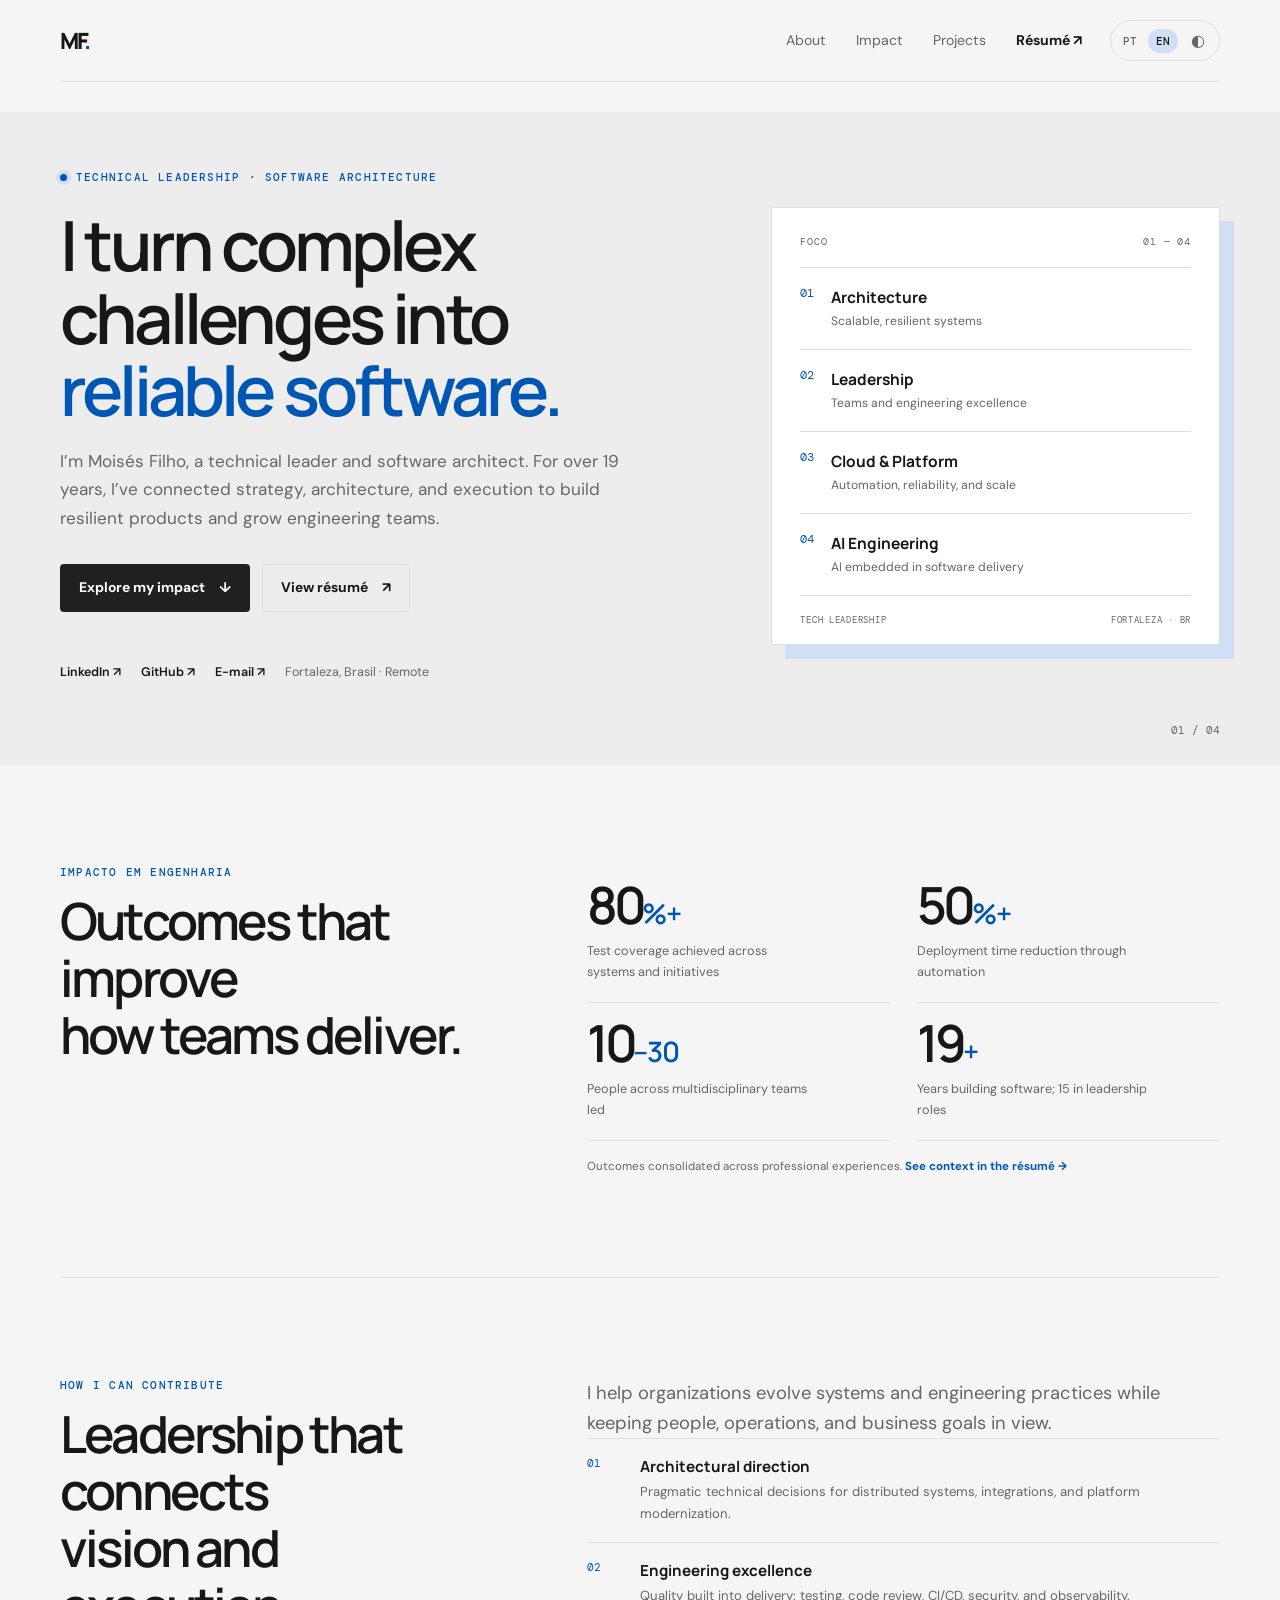
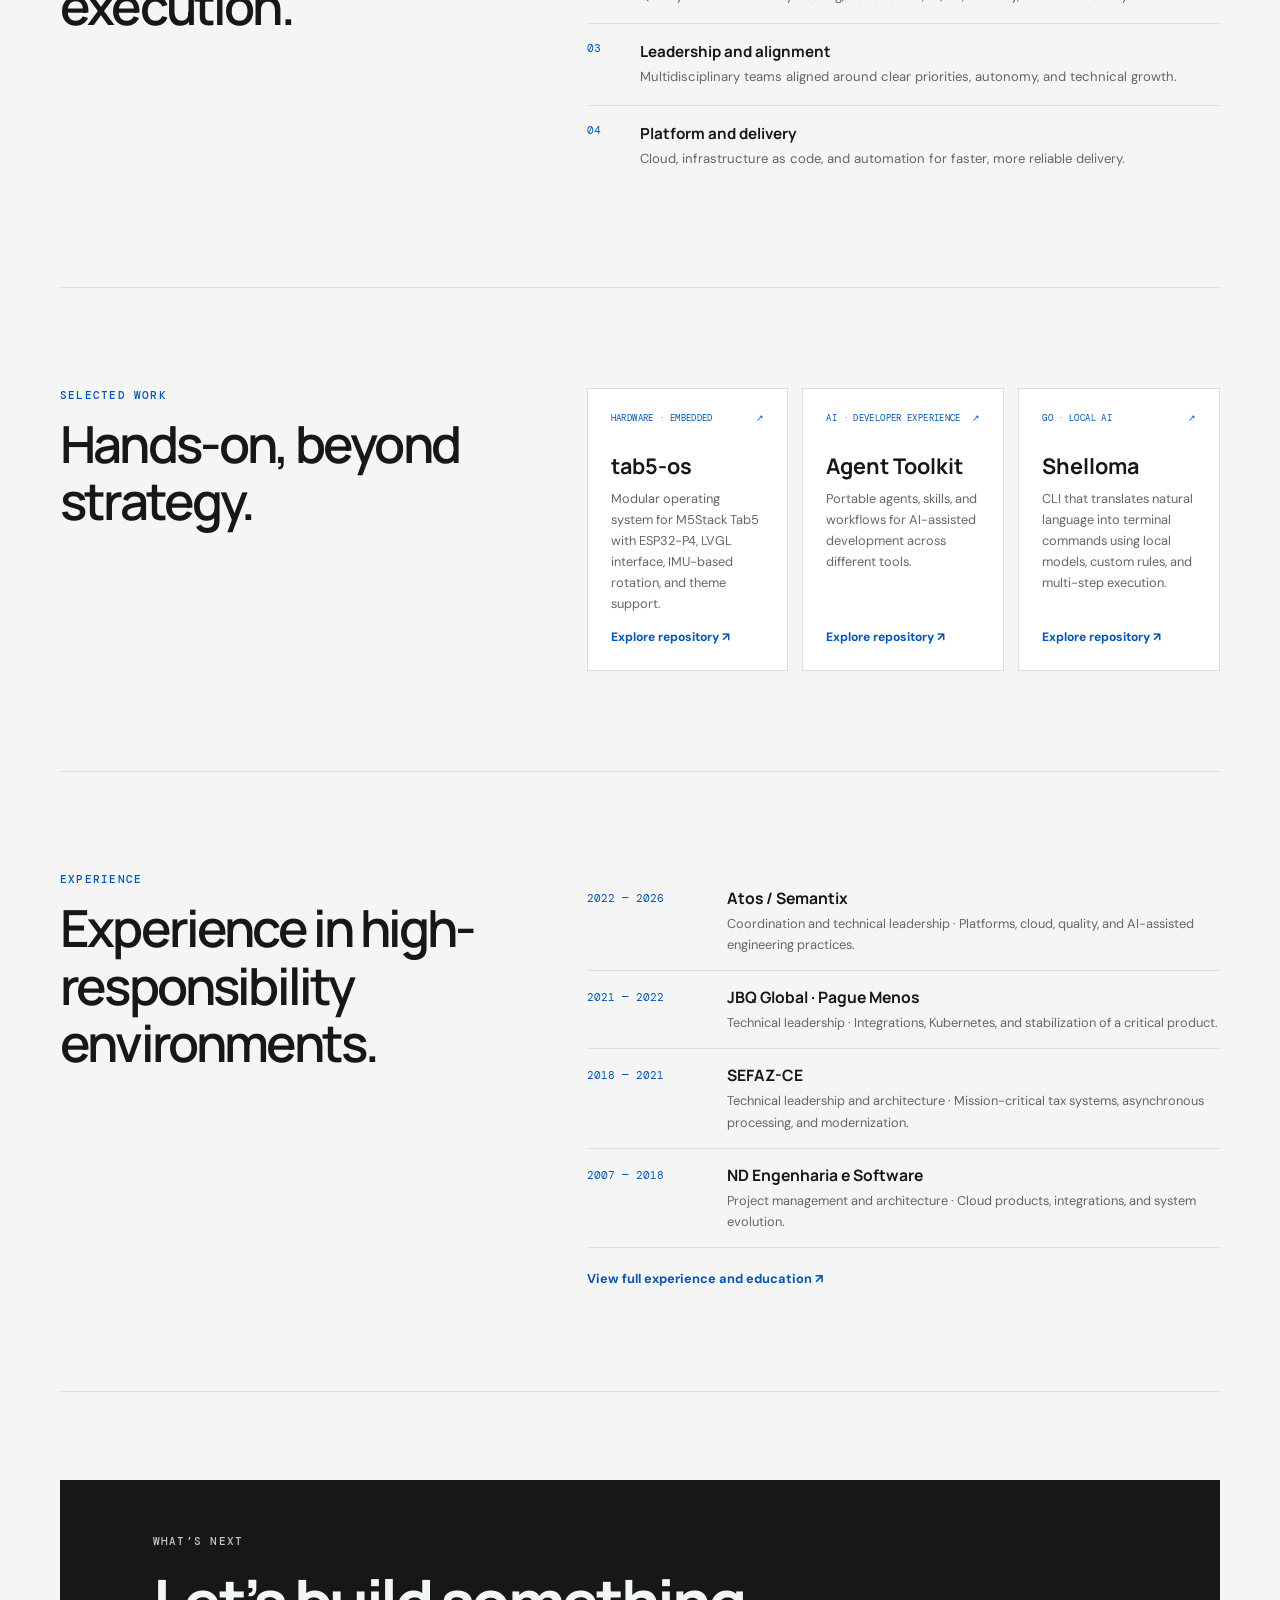
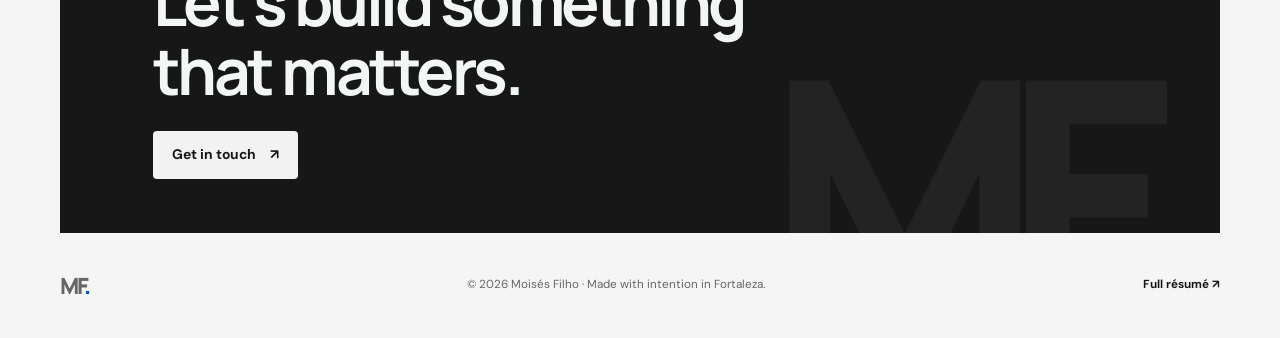
==== index.html @ 1b8b118b "feat: transforma currículo em portfólio profissional" ====
<!doctype html>
<html lang="pt">
  <head>
    <meta charset="UTF-8" />
    <meta name="viewport" content="width=device-width, initial-scale=1.0" />
    <meta name="robots" content="noindex, nofollow" />
    <meta
      name="description"
      content="Moisés Filho — liderança técnica, arquitetura de software e engenharia de plataformas. Mais de 19 anos transformando desafios complexos em soluções confiáveis."
    />
    <title>Moisés Filho — Tech Lead & Software Architect</title>
    <link rel="icon" href="data:image/svg+xml,<svg xmlns='http://www.w3.org/2000/svg' viewBox='0 0 100 100'><circle cx='50' cy='50' r='50' fill='%230056b3'/><text x='50' y='50' font-family='Arial' font-weight='bold' font-size='45' fill='white' dominant-baseline='central' text-anchor='middle'>MF</text></svg>" />
    <link rel="stylesheet" href="home.css" />
    <script>
      const initialLanguage = localStorage.getItem('preferred-lang') || (navigator.language.startsWith('en') ? 'en' : 'pt');
      const initialTheme = localStorage.getItem('theme') || (matchMedia('(prefers-color-scheme: dark)').matches ? 'dark' : 'light');
      document.documentElement.lang = initialLanguage;
      document.documentElement.dataset.theme = initialTheme;
      function setLanguage(language) {
        document.documentElement.lang = language;
        localStorage.setItem('preferred-lang', language);
        document.querySelectorAll('[data-language]').forEach((button) => {
          button.setAttribute('aria-pressed', button.dataset.language === language);
        });
      }
      function toggleTheme() {
        const theme = document.documentElement.dataset.theme === 'dark' ? 'light' : 'dark';
        document.documentElement.dataset.theme = theme;
        localStorage.setItem('theme', theme);
      }
    </script>
  </head>
  <body>
    <header class="site-header">
      <a class="wordmark" href="#inicio" aria-label="Moisés Filho, início">MF<span>.</span></a>
      <nav aria-label="Navegação principal">
        <a href="#sobre"><span class="lang-pt">Sobre</span><span class="lang-en">About</span></a>
        <a href="#impacto"><span class="lang-pt">Impacto</span><span class="lang-en">Impact</span></a>
        <a href="#projetos"><span class="lang-pt">Projetos</span><span class="lang-en">Projects</span></a>
        <a class="nav-resume" href="curriculo.html"><span class="lang-pt">Currículo ↗</span><span class="lang-en">Résumé ↗</span></a>
      </nav>
      <div class="preferences" aria-label="Preferências">
        <button type="button" data-language="pt" aria-label="Português" aria-pressed="true" onclick="setLanguage('pt')">PT</button>
        <button type="button" data-language="en" aria-label="English" aria-pressed="false" onclick="setLanguage('en')">EN</button>
        <button type="button" class="theme-toggle" onclick="toggleTheme()" aria-label="Alternar tema">◐</button>
      </div>
    </header>

    <main>
      <section class="hero" id="inicio">
        <div class="hero-copy">
          <p class="eyebrow"><span class="status-dot"></span><span class="lang-pt">LIDERANÇA TÉCNICA · ARQUITETURA DE SOFTWARE</span><span class="lang-en">TECHNICAL LEADERSHIP · SOFTWARE ARCHITECTURE</span></p>
          <h1><span class="lang-pt">Transformo desafios complexos em <em>software confiável.</em></span><span class="lang-en">I turn complex challenges into <em>reliable software.</em></span></h1>
          <p class="hero-summary lang-pt">Sou Moisés Filho, líder técnico e arquiteto de software. Há mais de 19 anos conecto estratégia, arquitetura e execução para construir produtos resilientes e desenvolver equipes de engenharia.</p>
          <p class="hero-summary lang-en">I’m Moisés Filho, a technical leader and software architect. For over 19 years, I’ve connected strategy, architecture, and execution to build resilient products and grow engineering teams.</p>
          <div class="hero-actions">
            <a class="button button-primary" href="#impacto"><span class="lang-pt">Conheça meu impacto</span><span class="lang-en">Explore my impact</span><span aria-hidden="true">↓</span></a>
            <a class="button button-secondary" href="curriculo.html"><span class="lang-pt">Ver currículo</span><span class="lang-en">View résumé</span><span aria-hidden="true">↗</span></a>
          </div>
          <div class="hero-links">
            <a href="https://linkedin.com/in/moisesacfilho" target="_blank" rel="noopener">LinkedIn ↗</a>
            <a href="https://github.com/moisesfilho" target="_blank" rel="noopener">GitHub ↗</a>
            <a href="mailto:moises.son@gmail.com">E-mail ↗</a>
            <span>Fortaleza, Brasil · <span class="lang-pt">Remoto</span><span class="lang-en">Remote</span></span>
          </div>
        </div>
        <aside class="hero-card" aria-label="Áreas de atuação">
          <div class="card-topline"><span>FOCO</span><span>01 — 04</span></div>
          <div class="focus-item"><span class="focus-number">01</span><span><strong><span class="lang-pt">Arquitetura</span><span class="lang-en">Architecture</span></strong><small><span class="lang-pt">Sistemas escaláveis e resilientes</span><span class="lang-en">Scalable, resilient systems</span></small></span></div>
          <div class="focus-item"><span class="focus-number">02</span><span><strong><span class="lang-pt">Liderança</span><span class="lang-en">Leadership</span></strong><small><span class="lang-pt">Equipes e excelência em engenharia</span><span class="lang-en">Teams and engineering excellence</span></small></span></div>
          <div class="focus-item"><span class="focus-number">03</span><span><strong>Cloud &amp; Platform</strong><small><span class="lang-pt">Automação, confiabilidade e escala</span><span class="lang-en">Automation, reliability, and scale</span></small></span></div>
          <div class="focus-item"><span class="focus-number">04</span><span><strong>AI Engineering</strong><small><span class="lang-pt">IA integrada ao ciclo de desenvolvimento</span><span class="lang-en">AI embedded in software delivery</span></small></span></div>
          <div class="card-footer"><span>TECH LEADERSHIP</span><span>FORTALEZA · BR</span></div>
        </aside>
        <div class="hero-index" aria-hidden="true">01 / 04</div>
      </section>

      <section class="impact section-block" id="impacto">
        <div class="section-heading"><p class="eyebrow">IMPACTO EM ENGENHARIA</p><h2><span class="lang-pt">Resultados que melhoram<br />a forma de entregar.</span><span class="lang-en">Outcomes that improve<br />how teams deliver.</span></h2></div>
        <div class="metrics">
          <article class="metric"><strong>80<span>%+</span></strong><p><span class="lang-pt">Cobertura de testes alcançada em sistemas e iniciativas</span><span class="lang-en">Test coverage achieved across systems and initiatives</span></p></article>
          <article class="metric"><strong>50<span>%+</span></strong><p><span class="lang-pt">Redução no tempo de implantação por automação</span><span class="lang-en">Deployment time reduction through automation</span></p></article>
          <article class="metric"><strong>10<span>–30</span></strong><p><span class="lang-pt">Pessoas em equipes multidisciplinares coordenadas</span><span class="lang-en">People across multidisciplinary teams led</span></p></article>
          <article class="metric"><strong>19<span>+</span></strong><p><span class="lang-pt">Anos construindo software; 15 em posições de liderança</span><span class="lang-en">Years building software; 15 in leadership roles</span></p></article>
        </div>
        <p class="metric-note"><span class="lang-pt">Resultados consolidados a partir de diferentes experiências profissionais. <a href="curriculo.html">Ver contexto no currículo →</a></span><span class="lang-en">Outcomes consolidated across professional experiences. <a href="curriculo.html">See context in the résumé →</a></span></p>
      </section>

      <section class="approach section-block" id="sobre">
        <div class="section-heading"><p class="eyebrow"><span class="lang-pt">COMO POSSO CONTRIBUIR</span><span class="lang-en">HOW I CAN CONTRIBUTE</span></p><h2><span class="lang-pt">Liderança que aproxima<br />visão e execução.</span><span class="lang-en">Leadership that connects<br />vision and execution.</span></h2></div>
        <div class="approach-content">
          <p class="approach-lead lang-pt">Ajudo organizações a evoluir sistemas e práticas de engenharia sem perder de vista as pessoas, a operação e os objetivos do negócio.</p>
          <p class="approach-lead lang-en">I help organizations evolve systems and engineering practices while keeping people, operations, and business goals in view.</p>
          <div class="capability-list">
            <article><span>01</span><div><h3><span class="lang-pt">Direção arquitetural</span><span class="lang-en">Architectural direction</span></h3><p><span class="lang-pt">Decisões técnicas pragmáticas para sistemas distribuídos, integrações e modernização de plataformas.</span><span class="lang-en">Pragmatic technical decisions for distributed systems, integrations, and platform modernization.</span></p></div></article>
            <article><span>02</span><div><h3><span class="lang-pt">Excelência em engenharia</span><span class="lang-en">Engineering excellence</span></h3><p><span class="lang-pt">Qualidade incorporada ao fluxo: testes, revisão, CI/CD, segurança e observabilidade.</span><span class="lang-en">Quality built into delivery: testing, code review, CI/CD, security, and observability.</span></p></div></article>
            <article><span>03</span><div><h3><span class="lang-pt">Liderança e alinhamento</span><span class="lang-en">Leadership and alignment</span></h3><p><span class="lang-pt">Times multidisciplinares conectados a prioridades claras, autonomia e evolução técnica.</span><span class="lang-en">Multidisciplinary teams aligned around clear priorities, autonomy, and technical growth.</span></p></div></article>
            <article><span>04</span><div><h3><span class="lang-pt">Plataforma e entrega</span><span class="lang-en">Platform and delivery</span></h3><p><span class="lang-pt">Cloud, infraestrutura como código e automação para entregas mais rápidas e confiáveis.</span><span class="lang-en">Cloud, infrastructure as code, and automation for faster, more reliable delivery.</span></p></div></article>
          </div>
        </div>
      </section>

      <section class="projects section-block" id="projetos">
        <div class="section-heading"><p class="eyebrow"><span class="lang-pt">TRABALHO EM DESTAQUE</span><span class="lang-en">SELECTED WORK</span></p><h2><span class="lang-pt">Prática, além da estratégia.</span><span class="lang-en">Hands-on, beyond strategy.</span></h2></div>
        <div class="project-grid">
          <article class="project-card"><div class="project-meta"><span>HARDWARE · EMBEDDED</span><span>↗</span></div><h3>tab5-os</h3><p><span class="lang-pt">Sistema operacional modular para M5Stack Tab5 com ESP32-P4, interface LVGL, rotação por IMU e suporte a temas.</span><span class="lang-en">Modular operating system for M5Stack Tab5 with ESP32-P4, LVGL interface, IMU-based rotation, and theme support.</span></p><a href="https://github.com/moisesfilho/tab5-os" target="_blank" rel="noopener"><span class="lang-pt">Explorar repositório</span><span class="lang-en">Explore repository</span> ↗</a></article>
          <article class="project-card"><div class="project-meta"><span>AI · DEVELOPER EXPERIENCE</span><span>↗</span></div><h3>Agent Toolkit</h3><p><span class="lang-pt">Agentes, skills e workflows portáteis para estruturar desenvolvimento assistido por IA em diferentes ferramentas.</span><span class="lang-en">Portable agents, skills, and workflows for AI-assisted development across different tools.</span></p><a href="https://github.com/moisesfilho/agent-toolkit" target="_blank" rel="noopener"><span class="lang-pt">Explorar repositório</span><span class="lang-en">Explore repository</span> ↗</a></article>
          <article class="project-card"><div class="project-meta"><span>GO · LOCAL AI</span><span>↗</span></div><h3>Shelloma</h3><p><span class="lang-pt">CLI que traduz linguagem natural em comandos de terminal usando modelos locais, com regras e execução em múltiplas etapas.</span><span class="lang-en">CLI that translates natural language into terminal commands using local models, custom rules, and multi-step execution.</span></p><a href="https://github.com/moisesfilho/shelloma" target="_blank" rel="noopener"><span class="lang-pt">Explorar repositório</span><span class="lang-en">Explore repository</span> ↗</a></article>
        </div>
      </section>

      <section class="experience section-block">
        <div class="section-heading"><p class="eyebrow"><span class="lang-pt">TRAJETÓRIA</span><span class="lang-en">EXPERIENCE</span></p><h2><span class="lang-pt">Experiência em contextos<br />de alta responsabilidade.</span><span class="lang-en">Experience in high-<br />responsibility environments.</span></h2></div>
        <div class="timeline">
          <article><span class="timeline-date">2022 — 2026</span><div><h3>Atos / Semantix</h3><p><span class="lang-pt">Coordenação e liderança técnica · Plataformas, cloud, qualidade e práticas de engenharia assistidas por IA.</span><span class="lang-en">Coordination and technical leadership · Platforms, cloud, quality, and AI-assisted engineering practices.</span></p></div></article>
          <article><span class="timeline-date">2021 — 2022</span><div><h3>JBQ Global · Pague Menos</h3><p><span class="lang-pt">Liderança técnica · Integrações, Kubernetes e estabilização de produto crítico.</span><span class="lang-en">Technical leadership · Integrations, Kubernetes, and stabilization of a critical product.</span></p></div></article>
          <article><span class="timeline-date">2018 — 2021</span><div><h3>SEFAZ-CE</h3><p><span class="lang-pt">Liderança técnica e arquitetura · Sistemas fiscais críticos, processamento assíncrono e modernização.</span><span class="lang-en">Technical leadership and architecture · Mission-critical tax systems, asynchronous processing, and modernization.</span></p></div></article>
          <article><span class="timeline-date">2007 — 2018</span><div><h3>ND Engenharia e Software</h3><p><span class="lang-pt">Gerência de projetos e arquitetura · Produtos cloud, integração e evolução de sistemas.</span><span class="lang-en">Project management and architecture · Cloud products, integrations, and system evolution.</span></p></div></article>
          <a class="timeline-link" href="curriculo.html"><span class="lang-pt">Ver experiência completa e formação</span><span class="lang-en">View full experience and education</span> ↗</a>
        </div>
      </section>

      <section class="contact-cta">
        <p class="eyebrow"><span class="lang-pt">PRÓXIMO DESAFIO</span><span class="lang-en">WHAT’S NEXT</span></p>
        <h2><span class="lang-pt">Vamos construir algo<br />que valha a pena.</span><span class="lang-en">Let’s build something<br />that matters.</span></h2>
        <a class="button button-light" href="mailto:moises.son@gmail.com"><span class="lang-pt">Entre em contato</span><span class="lang-en">Get in touch</span> ↗</a>
        <span class="cta-mark" aria-hidden="true">MF.</span>
      </section>
    </main>
    <footer class="site-footer"><a class="wordmark" href="#inicio">MF<span>.</span></a><p>© 2026 Moisés Filho · <span class="lang-pt">Feito com intenção em Fortaleza.</span><span class="lang-en">Made with intention in Fortaleza.</span></p><a href="curriculo.html"><span class="lang-pt">Currículo completo</span><span class="lang-en">Full résumé</span> ↗</a></footer>
    <script>setLanguage(initialLanguage);</script>
  </body>
</html>
---- home.css ----
@import url('https://fonts.googleapis.com/css2?family=DM+Mono:wght@400;500&family=DM+Sans:wght@400;500;600;700&family=Manrope:wght@400;500;600;700;800&display=swap');

:root {
  color-scheme: light;
  --bg: #f5f5f5;
  --surface: #fff;
  --text: #171717;
  --muted: #666;
  --line: #dedede;
  --accent: #0056b3;
  --accent-soft: #d0dff5;
  --hero: #ededed;
  --dark: #171717;
  --mono: 'DM Mono', monospace;
  --sans: 'DM Sans', sans-serif;
  --display: 'Manrope', sans-serif;
}

[data-theme='dark'] {
  color-scheme: dark;
  --bg: #111;
  --surface: #1b1b1b;
  --text: #ededed;
  --muted: #aaa;
  --line: #383838;
  --accent: #59a5ff;
  --accent-soft: #1a365d;
  --hero: #191919;
  --dark: #080808;
}

*, *::before, *::after { box-sizing: border-box; }
html { scroll-behavior: smooth; scroll-padding-top: 90px; }
body { margin: 0; background: var(--bg); color: var(--text); font: 16px/1.65 var(--sans); -webkit-font-smoothing: antialiased; }
a { color: inherit; text-decoration: none; }
a:hover { color: var(--accent); }
button { font: inherit; }
.site-header, main, .site-footer { width: min(1160px, calc(100% - 64px)); margin-inline: auto; }
.site-header { height: 82px; display: flex; align-items: center; justify-content: space-between; gap: 28px; border-bottom: 1px solid var(--line); }
.wordmark { font: 800 1.4rem var(--display); letter-spacing: -.08em; }
.wordmark span { color: var(--accent); }
nav, .preferences { display: flex; align-items: center; gap: 30px; }
nav { margin-left: auto; font-size: .88rem; color: var(--muted); }
.nav-resume { color: var(--text); font-weight: 700; }
.preferences { gap: 3px; padding: 4px; border: 1px solid var(--line); border-radius: 30px; }
.preferences button { border: 0; background: transparent; color: var(--muted); border-radius: 20px; padding: 5px 8px; font: 500 .7rem var(--mono); cursor: pointer; }
.preferences button[aria-pressed='true'] { color: var(--text); background: var(--accent-soft); }
.preferences .theme-toggle { font-size: 1rem; padding-inline: 10px; }
.hero { min-height: 640px; padding: 88px 0 82px; position: relative; display: grid; grid-template-columns: 1.15fr .85fr; gap: 9%; align-items: center; }
.hero::before { content: ''; position: absolute; z-index: -1; inset: 30px calc((1160px - 100vw) / 2) 0; background: var(--hero); }
.hero-copy { max-width: 660px; }
.eyebrow { color: var(--accent); font: 500 .69rem var(--mono); letter-spacing: .11em; }
.status-dot { display: inline-block; width: 7px; height: 7px; margin-right: 9px; border-radius: 50%; background: var(--accent); box-shadow: 0 0 0 4px var(--accent-soft); }
h1, h2, h3, p { margin-top: 0; }
h1, h2 { font-family: var(--display); letter-spacing: -.055em; }
h1 { max-width: 680px; margin: 25px 0 20px; font-size: clamp(3rem, 5.4vw, 5.2rem); line-height: 1.05; font-weight: 600; }
h1 em { color: var(--accent); font-style: normal; }
.hero-summary { max-width: 560px; color: var(--muted); font-size: 1.07rem; }
.hero-actions { display: flex; flex-wrap: wrap; gap: 12px; margin-top: 32px; }
.button { min-height: 48px; display: inline-flex; align-items: center; justify-content: center; gap: 14px; padding: 0 18px; border: 1px solid transparent; border-radius: 4px; font-size: .87rem; font-weight: 700; transition: transform .2s ease, background .2s ease; }
.button:hover { transform: translateY(-2px); text-decoration: none; }
.button-primary { background: #202020; color: #fff; }
.button-primary:hover { background: #000; color: #fff; }
.button-secondary { border-color: var(--line); }
.hero-links { display: flex; flex-wrap: wrap; gap: 20px; margin-top: 50px; color: var(--muted); font-size: .78rem; }
.hero-links a { color: var(--text); font-weight: 600; }
.hero-card { padding: 27px 28px 18px; background: var(--surface); border: 1px solid var(--line); box-shadow: 14px 14px 0 var(--accent-soft); }
.card-topline, .card-footer { display: flex; justify-content: space-between; color: var(--muted); font: .63rem var(--mono); letter-spacing: .08em; }
.card-topline { padding-bottom: 19px; border-bottom: 1px solid var(--line); }
.focus-item { display: flex; gap: 17px; align-items: center; padding: 18px 0; border-bottom: 1px solid var(--line); }
.focus-number { align-self: flex-start; color: var(--accent); font: .72rem var(--mono); }
.focus-item strong, .focus-item small { display: block; }
.focus-item strong { font: 700 .97rem var(--display); }
.focus-item small { margin-top: 3px; color: var(--muted); font-size: .76rem; }
.card-footer { padding-top: 18px; font-size: .57rem; }
.hero-index { position: absolute; right: 0; bottom: 28px; color: var(--muted); font: .67rem var(--mono); }
.section-block { padding: 100px 0; border-bottom: 1px solid var(--line); }
.section-heading h2 { margin: 13px 0 0; font-size: clamp(2.15rem, 4vw, 3.45rem); line-height: 1.12; font-weight: 600; }
.impact { display: grid; grid-template-columns: .8fr 1.2fr; column-gap: 9%; row-gap: 36px; }
.metrics { display: grid; grid-template-columns: 1fr 1fr; gap: 0 28px; }
.metric { padding: 14px 0 19px; border-bottom: 1px solid var(--line); }
.metric strong { font: 600 clamp(2.7rem, 4vw, 4rem)/1 var(--display); letter-spacing: -.08em; }
.metric strong span { color: var(--accent); font-size: .55em; letter-spacing: -.04em; }
.metric p { max-width: 230px; margin: 9px 0 0; color: var(--muted); font-size: .79rem; }
.metric-note { grid-column: 2; margin: -20px 0 0; color: var(--muted); font-size: .72rem; }
.metric-note a { color: var(--accent); font-weight: 700; }
.approach, .projects, .experience { display: grid; grid-template-columns: .8fr 1.2fr; gap: 9%; }
.approach-lead { color: var(--muted); font-size: 1.15rem; }
.capability-list article { display: grid; grid-template-columns: 38px 1fr; gap: 15px; padding: 17px 0; border-top: 1px solid var(--line); }
.capability-list article > span { color: var(--accent); font: .7rem var(--mono); }
.capability-list h3 { margin: 0 0 4px; font: 700 .95rem var(--display); }
.capability-list p { margin: 0; color: var(--muted); font-size: .82rem; }
.project-grid { display: grid; grid-template-columns: repeat(3, 1fr); gap: 14px; }
.project-card { min-height: 260px; display: flex; flex-direction: column; padding: 23px; border: 1px solid var(--line); background: var(--surface); transition: transform .2s ease, border-color .2s ease; }
.project-card:hover { transform: translateY(-4px); border-color: var(--accent); }
.project-meta { display: flex; justify-content: space-between; color: var(--accent); font: .59rem var(--mono); letter-spacing: .04em; }
.project-card h3 { margin: 27px 0 8px; font: 700 1.35rem var(--display); }
.project-card p { color: var(--muted); font-size: .8rem; }
.project-card > a { margin-top: auto; color: var(--accent); font-size: .76rem; font-weight: 700; }
.timeline article { display: grid; grid-template-columns: 120px 1fr; gap: 20px; padding: 15px 0; border-bottom: 1px solid var(--line); }
.timeline-date { padding-top: 4px; color: var(--accent); font: .67rem var(--mono); }
.timeline h3 { margin: 0 0 4px; font: 700 .98rem var(--display); }
.timeline p { margin: 0; color: var(--muted); font-size: .8rem; }
.timeline-link { display: inline-block; margin-top: 20px; color: var(--accent); font-size: .8rem; font-weight: 700; }
.contact-cta { min-height: 320px; position: relative; overflow: hidden; display: flex; flex-direction: column; align-items: flex-start; justify-content: center; margin-top: 88px; padding: 54px 8%; background: var(--dark); color: #f2f7f3; }
.contact-cta .eyebrow { color: #c5c5c5; }
.contact-cta h2 { position: relative; z-index: 1; margin: 8px 0 25px; font-size: clamp(2.6rem, 5vw, 4.4rem); line-height: 1.08; }
.button-light { color: #171717; background: #f2f2f2; }
.button-light:hover { color: #000; background: #d9d9d9; }
.cta-mark { position: absolute; right: 5%; bottom: -100px; color: rgb(255 255 255 / 5%); font: 800 20rem/.9 var(--display); letter-spacing: -.12em; }
.site-footer { min-height: 105px; display: flex; align-items: center; justify-content: space-between; gap: 20px; color: var(--muted); font-size: .73rem; }
.site-footer p { margin: 0; }
.site-footer > a:last-child { color: var(--text); font-weight: 700; }
.lang-en { display: none; }
[lang='en'] .lang-pt { display: none !important; }
[lang='en'] .lang-en { display: initial; }
:focus-visible { outline: 3px solid var(--accent); outline-offset: 4px; }

@media (max-width: 800px) {
  .site-header, main, .site-footer { width: min(100% - 40px, 650px); }
  .site-header { height: 72px; gap: 12px; }
  nav { gap: 15px; font-size: .78rem; }
  .hero { min-height: auto; grid-template-columns: 1fr; gap: 42px; padding: 76px 0 66px; }
  .hero::before { inset: 20px calc((100% - 100vw) / 2) 0; }
  .hero-card { max-width: 520px; }
  .hero-index { bottom: 15px; }
  .section-block { padding: 76px 0; }
  .impact, .approach, .projects, .experience { grid-template-columns: 1fr; gap: 30px; }
  .metric-note { grid-column: 1; margin-top: -15px; }
  .project-grid { grid-template-columns: 1fr 1fr; }
}
@media (max-width: 540px) {
  .site-header, main, .site-footer { width: calc(100% - 36px); }
  .site-header { flex-wrap: wrap; height: auto; min-height: 70px; padding: 12px 0; }
  nav { order: 3; width: 100%; justify-content: space-between; gap: 8px; }
  .preferences { margin-left: auto; }
  .hero { padding-top: 58px; }
  h1 { font-size: clamp(2.6rem, 12vw, 3.6rem); }
  .hero-links { gap: 12px 17px; margin-top: 34px; }
  .hero-links span { width: 100%; }
  .section-block { padding: 62px 0; }
  .metrics { gap: 0 15px; }
  .metric strong { font-size: 2.8rem; }
  .project-grid { grid-template-columns: 1fr; }
  .project-card { min-height: 225px; }
  .timeline article { grid-template-columns: 91px 1fr; gap: 12px; }
  .contact-cta { min-height: 300px; margin-top: 60px; padding: 40px 25px; }
  .cta-mark { right: -10px; bottom: -35px; font-size: 12rem; }
  .site-footer { flex-wrap: wrap; padding: 24px 0; }
  .site-footer p { order: 3; width: 100%; }
}
@media (prefers-reduced-motion: reduce) {
  *, *::before, *::after { scroll-behavior: auto !important; transition-duration: .01ms !important; }
}
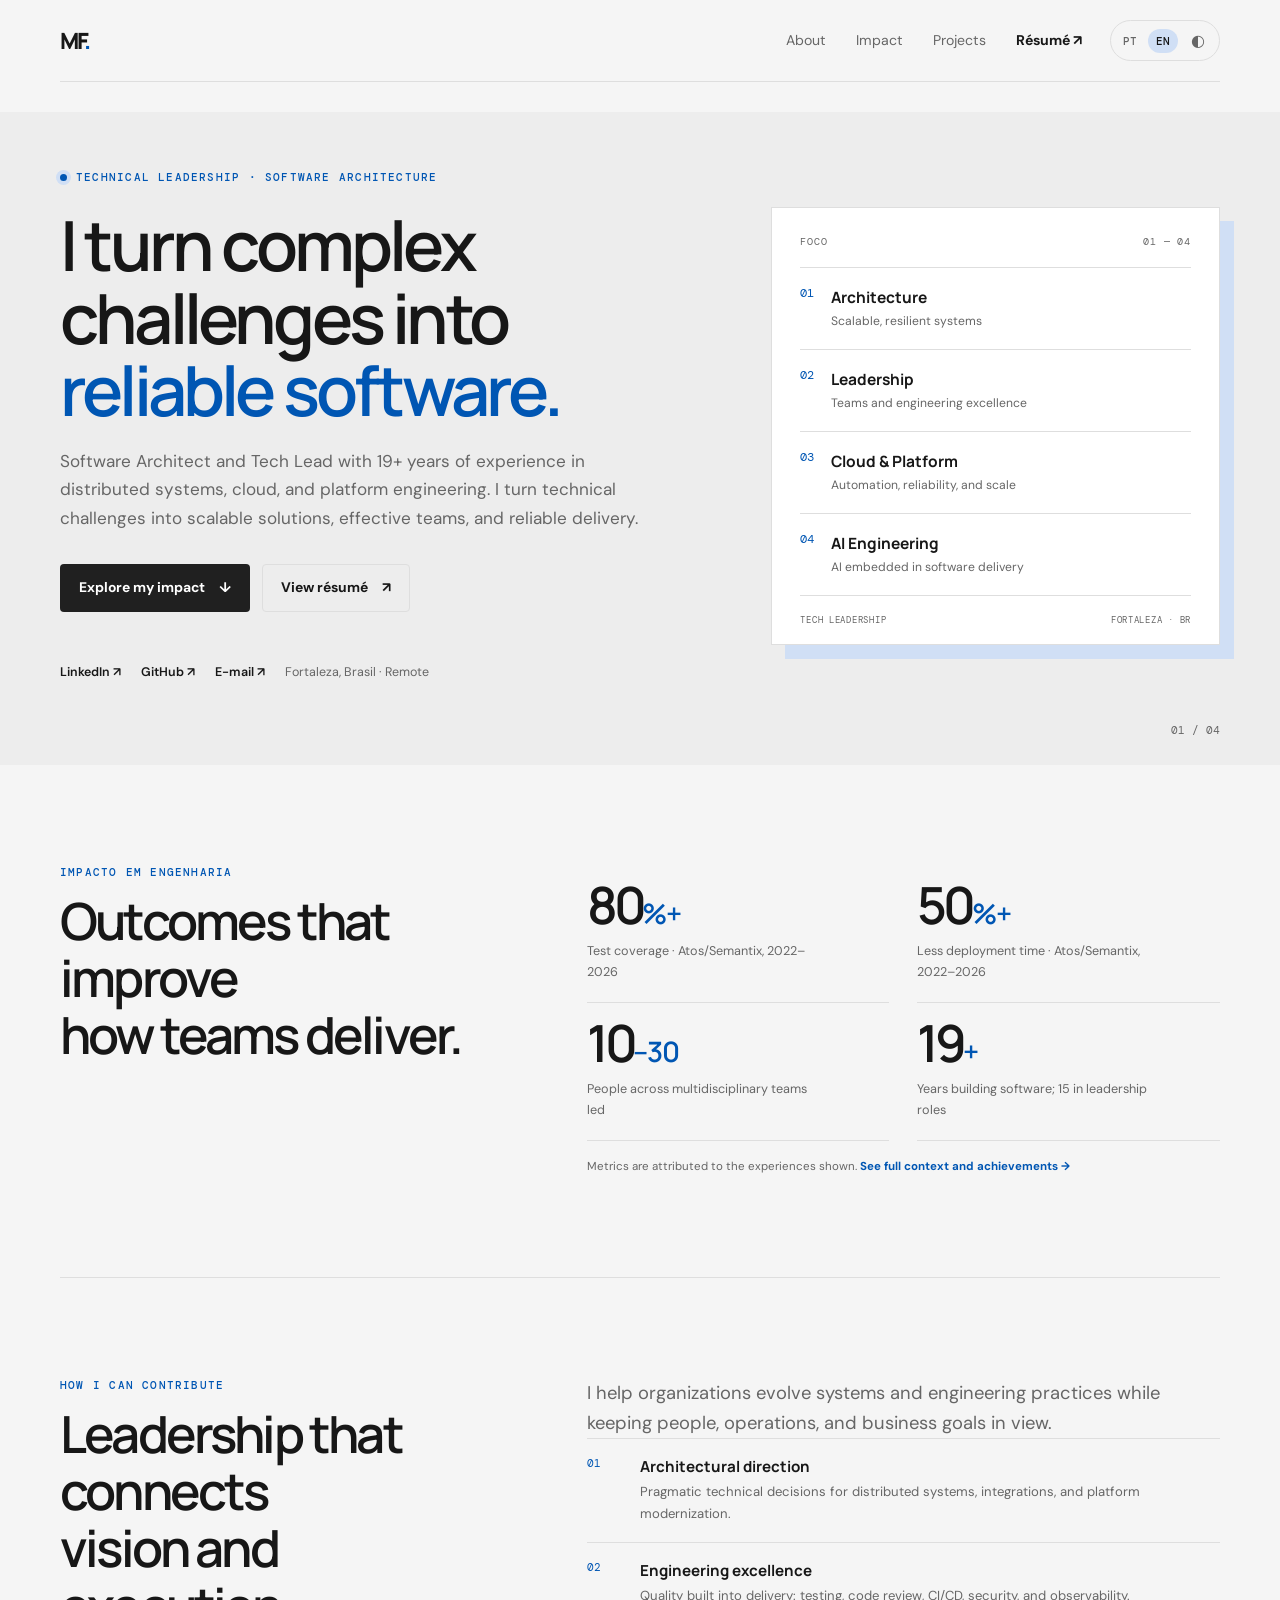
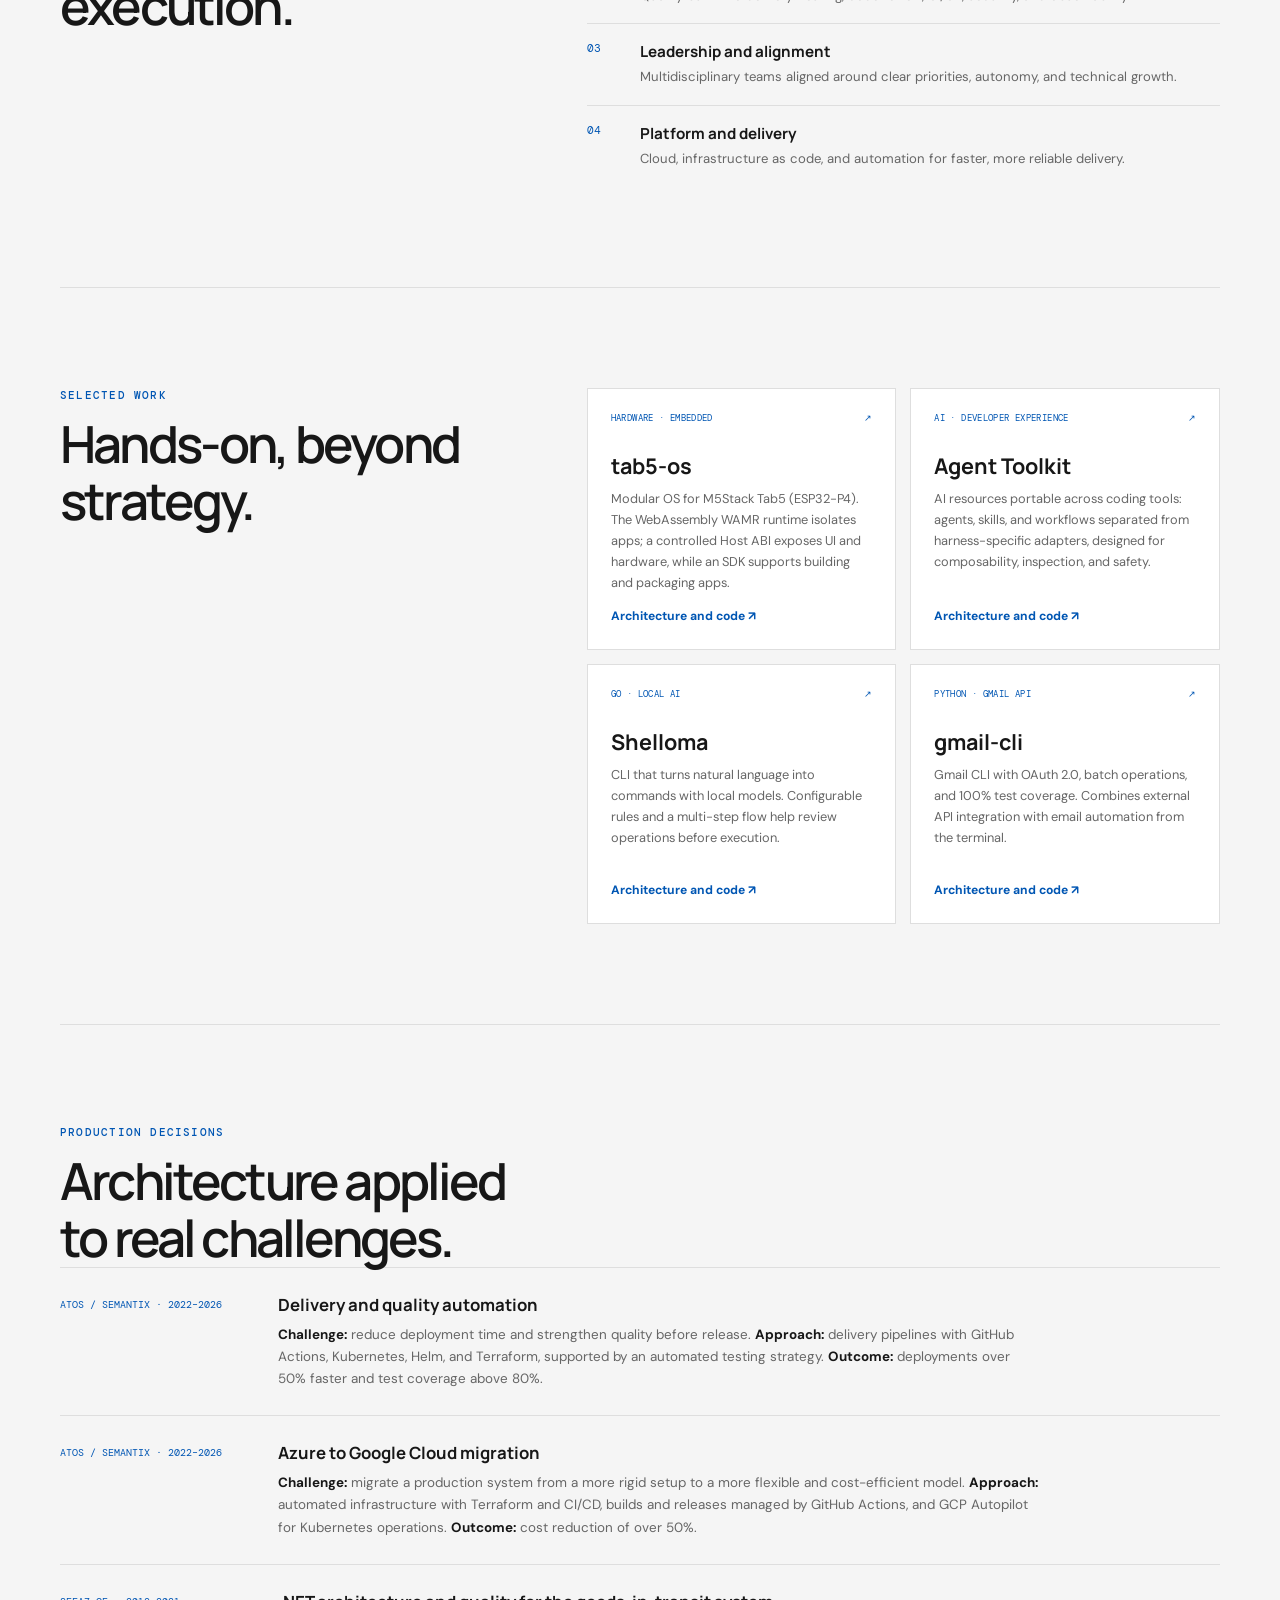
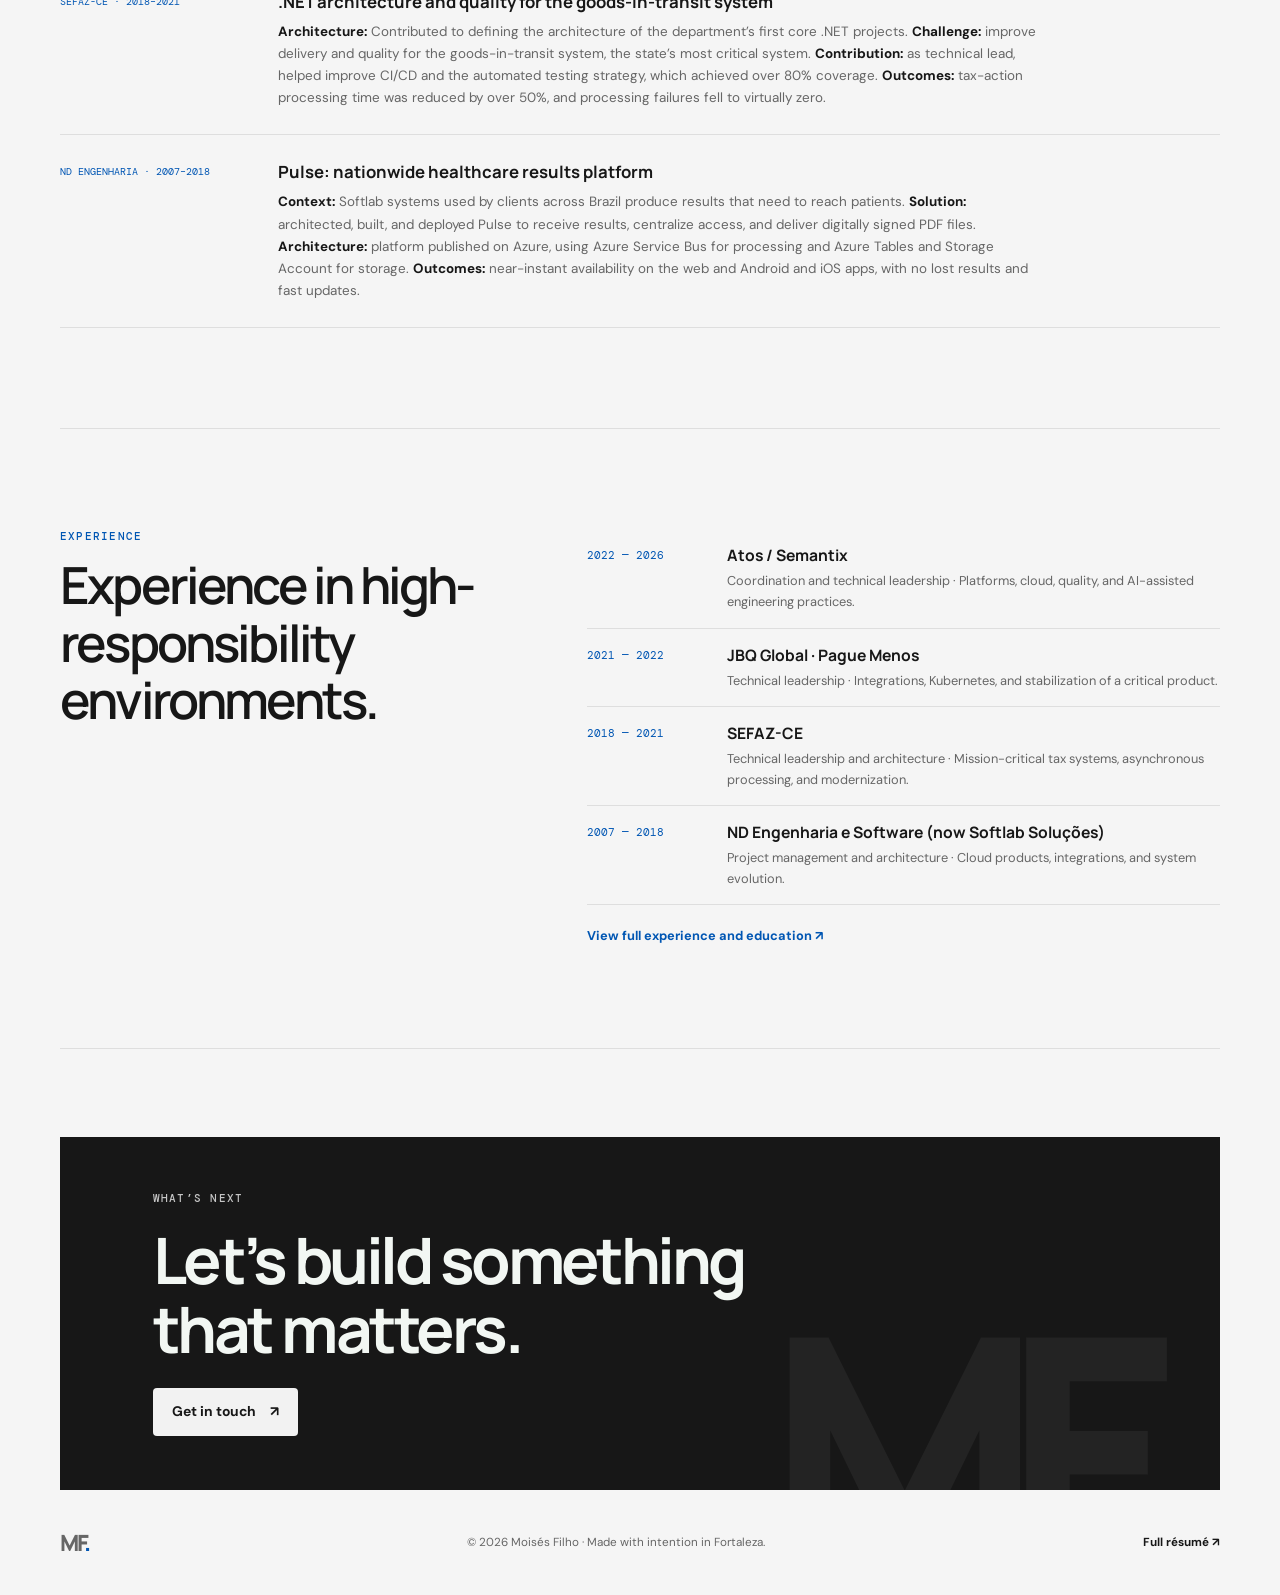
==== commit 905d6800: "feat: detalha resultados dos cases profissionais" ====
--- a/index.html
+++ b/index.html
@@ -6,9 +6,31 @@
     <meta name="robots" content="noindex, nofollow" />
     <meta
       name="description"
-      content="Moisés Filho — liderança técnica, arquitetura de software e engenharia de plataformas. Mais de 19 anos transformando desafios complexos em soluções confiáveis."
+      content="Moisés Filho — arquiteto de software e líder técnico com mais de 19 anos em sistemas distribuídos, cloud e engenharia de plataformas."
     />
-    <title>Moisés Filho — Tech Lead & Software Architect</title>
+    <meta property="og:type" content="profile" />
+    <meta property="og:title" content="Moisés Filho | Software Architect & Tech Lead" />
+    <meta property="og:description" content="Liderança técnica, arquitetura de software e engenharia de plataformas. Mais de 19 anos transformando desafios complexos em soluções confiáveis." />
+    <meta property="og:url" content="https://www.moisesfilho.dev.br/" />
+    <meta property="og:locale" content="pt_BR" />
+    <meta name="twitter:card" content="summary" />
+    <title>Moisés Filho | Software Architect &amp; Tech Lead</title>
+    <script type="application/ld+json">
+      {
+        "@context": "https://schema.org",
+        "@type": "ProfilePage",
+        "mainEntity": {
+          "@type": "Person",
+          "name": "Moisés Alves Carneiro Filho",
+          "jobTitle": ["Software Architect", "Tech Lead"],
+          "url": "https://www.moisesfilho.dev.br/",
+          "sameAs": [
+            "https://linkedin.com/in/moisesacfilho",
+            "https://github.com/moisesfilho"
+          ]
+        }
+      }
+    </script>
     <link rel="icon" href="data:image/svg+xml,<svg xmlns='http://www.w3.org/2000/svg' viewBox='0 0 100 100'><circle cx='50' cy='50' r='50' fill='%230056b3'/><text x='50' y='50' font-family='Arial' font-weight='bold' font-size='45' fill='white' dominant-baseline='central' text-anchor='middle'>MF</text></svg>" />
     <link rel="stylesheet" href="home.css" />
     <script>
@@ -51,8 +73,8 @@
         <div class="hero-copy">
           <p class="eyebrow"><span class="status-dot"></span><span class="lang-pt">LIDERANÇA TÉCNICA · ARQUITETURA DE SOFTWARE</span><span class="lang-en">TECHNICAL LEADERSHIP · SOFTWARE ARCHITECTURE</span></p>
           <h1><span class="lang-pt">Transformo desafios complexos em <em>software confiável.</em></span><span class="lang-en">I turn complex challenges into <em>reliable software.</em></span></h1>
-          <p class="hero-summary lang-pt">Sou Moisés Filho, líder técnico e arquiteto de software. Há mais de 19 anos conecto estratégia, arquitetura e execução para construir produtos resilientes e desenvolver equipes de engenharia.</p>
-          <p class="hero-summary lang-en">I’m Moisés Filho, a technical leader and software architect. For over 19 years, I’ve connected strategy, architecture, and execution to build resilient products and grow engineering teams.</p>
+          <p class="hero-summary lang-pt">Arquiteto de Software e Líder Técnico com mais de 19 anos de experiência em sistemas distribuídos, cloud e engenharia de plataformas. Transformo desafios técnicos em soluções escaláveis, equipes eficientes e entregas confiáveis.</p>
+          <p class="hero-summary lang-en">Software Architect and Tech Lead with 19+ years of experience in distributed systems, cloud, and platform engineering. I turn technical challenges into scalable solutions, effective teams, and reliable delivery.</p>
           <div class="hero-actions">
             <a class="button button-primary" href="#impacto"><span class="lang-pt">Conheça meu impacto</span><span class="lang-en">Explore my impact</span><span aria-hidden="true">↓</span></a>
             <a class="button button-secondary" href="curriculo.html"><span class="lang-pt">Ver currículo</span><span class="lang-en">View résumé</span><span aria-hidden="true">↗</span></a>
@@ -78,12 +100,12 @@
       <section class="impact section-block" id="impacto">
         <div class="section-heading"><p class="eyebrow">IMPACTO EM ENGENHARIA</p><h2><span class="lang-pt">Resultados que melhoram<br />a forma de entregar.</span><span class="lang-en">Outcomes that improve<br />how teams deliver.</span></h2></div>
         <div class="metrics">
-          <article class="metric"><strong>80<span>%+</span></strong><p><span class="lang-pt">Cobertura de testes alcançada em sistemas e iniciativas</span><span class="lang-en">Test coverage achieved across systems and initiatives</span></p></article>
-          <article class="metric"><strong>50<span>%+</span></strong><p><span class="lang-pt">Redução no tempo de implantação por automação</span><span class="lang-en">Deployment time reduction through automation</span></p></article>
+          <article class="metric"><strong>80<span>%+</span></strong><p><span class="lang-pt">Cobertura de testes · Atos/Semantix, 2022–2026</span><span class="lang-en">Test coverage · Atos/Semantix, 2022–2026</span></p></article>
+          <article class="metric"><strong>50<span>%+</span></strong><p><span class="lang-pt">Menos tempo de deploy · Atos/Semantix, 2022–2026</span><span class="lang-en">Less deployment time · Atos/Semantix, 2022–2026</span></p></article>
           <article class="metric"><strong>10<span>–30</span></strong><p><span class="lang-pt">Pessoas em equipes multidisciplinares coordenadas</span><span class="lang-en">People across multidisciplinary teams led</span></p></article>
           <article class="metric"><strong>19<span>+</span></strong><p><span class="lang-pt">Anos construindo software; 15 em posições de liderança</span><span class="lang-en">Years building software; 15 in leadership roles</span></p></article>
         </div>
-        <p class="metric-note"><span class="lang-pt">Resultados consolidados a partir de diferentes experiências profissionais. <a href="curriculo.html">Ver contexto no currículo →</a></span><span class="lang-en">Outcomes consolidated across professional experiences. <a href="curriculo.html">See context in the résumé →</a></span></p>
+        <p class="metric-note"><span class="lang-pt">Métricas associadas às experiências indicadas. <a href="curriculo.html">Ver contexto e realizações →</a></span><span class="lang-en">Metrics are attributed to the experiences shown. <a href="curriculo.html">See full context and achievements →</a></span></p>
       </section>
 
       <section class="approach section-block" id="sobre">
@@ -103,9 +125,20 @@
       <section class="projects section-block" id="projetos">
         <div class="section-heading"><p class="eyebrow"><span class="lang-pt">TRABALHO EM DESTAQUE</span><span class="lang-en">SELECTED WORK</span></p><h2><span class="lang-pt">Prática, além da estratégia.</span><span class="lang-en">Hands-on, beyond strategy.</span></h2></div>
         <div class="project-grid">
-          <article class="project-card"><div class="project-meta"><span>HARDWARE · EMBEDDED</span><span>↗</span></div><h3>tab5-os</h3><p><span class="lang-pt">Sistema operacional modular para M5Stack Tab5 com ESP32-P4, interface LVGL, rotação por IMU e suporte a temas.</span><span class="lang-en">Modular operating system for M5Stack Tab5 with ESP32-P4, LVGL interface, IMU-based rotation, and theme support.</span></p><a href="https://github.com/moisesfilho/tab5-os" target="_blank" rel="noopener"><span class="lang-pt">Explorar repositório</span><span class="lang-en">Explore repository</span> ↗</a></article>
-          <article class="project-card"><div class="project-meta"><span>AI · DEVELOPER EXPERIENCE</span><span>↗</span></div><h3>Agent Toolkit</h3><p><span class="lang-pt">Agentes, skills e workflows portáteis para estruturar desenvolvimento assistido por IA em diferentes ferramentas.</span><span class="lang-en">Portable agents, skills, and workflows for AI-assisted development across different tools.</span></p><a href="https://github.com/moisesfilho/agent-toolkit" target="_blank" rel="noopener"><span class="lang-pt">Explorar repositório</span><span class="lang-en">Explore repository</span> ↗</a></article>
-          <article class="project-card"><div class="project-meta"><span>GO · LOCAL AI</span><span>↗</span></div><h3>Shelloma</h3><p><span class="lang-pt">CLI que traduz linguagem natural em comandos de terminal usando modelos locais, com regras e execução em múltiplas etapas.</span><span class="lang-en">CLI that translates natural language into terminal commands using local models, custom rules, and multi-step execution.</span></p><a href="https://github.com/moisesfilho/shelloma" target="_blank" rel="noopener"><span class="lang-pt">Explorar repositório</span><span class="lang-en">Explore repository</span> ↗</a></article>
+          <article class="project-card"><div class="project-meta"><span>HARDWARE · EMBEDDED</span><span>↗</span></div><h3>tab5-os</h3><p><span class="lang-pt">SO modular para M5Stack Tab5 (ESP32-P4). O runtime WebAssembly WAMR isola apps; um Host ABI controlado expõe UI e hardware e um SDK permite criar e empacotar novos apps.</span><span class="lang-en">Modular OS for M5Stack Tab5 (ESP32-P4). The WebAssembly WAMR runtime isolates apps; a controlled Host ABI exposes UI and hardware, while an SDK supports building and packaging apps.</span></p><a href="https://github.com/moisesfilho/tab5-os" target="_blank" rel="noopener"><span class="lang-pt">Arquitetura e código</span><span class="lang-en">Architecture and code</span> ↗</a></article>
+          <article class="project-card"><div class="project-meta"><span>AI · DEVELOPER EXPERIENCE</span><span>↗</span></div><h3>Agent Toolkit</h3><p><span class="lang-pt">Recursos portáveis entre ferramentas de IA: agentes, skills e workflows separados de adaptadores específicos, com foco em composição, inspeção e segurança.</span><span class="lang-en">AI resources portable across coding tools: agents, skills, and workflows separated from harness-specific adapters, designed for composability, inspection, and safety.</span></p><a href="https://github.com/moisesfilho/agent-toolkit" target="_blank" rel="noopener"><span class="lang-pt">Arquitetura e código</span><span class="lang-en">Architecture and code</span> ↗</a></article>
+          <article class="project-card"><div class="project-meta"><span>GO · LOCAL AI</span><span>↗</span></div><h3>Shelloma</h3><p><span class="lang-pt">CLI que transforma linguagem natural em comandos com modelos locais. Regras configuráveis e fluxo de múltiplas etapas ajudam a revisar operações antes da execução.</span><span class="lang-en">CLI that turns natural language into commands with local models. Configurable rules and a multi-step flow help review operations before execution.</span></p><a href="https://github.com/moisesfilho/shelloma" target="_blank" rel="noopener"><span class="lang-pt">Arquitetura e código</span><span class="lang-en">Architecture and code</span> ↗</a></article>
+          <article class="project-card"><div class="project-meta"><span>PYTHON · GMAIL API</span><span>↗</span></div><h3>gmail-cli</h3><p><span class="lang-pt">CLI para Gmail com OAuth 2.0, operações em lote e cobertura de testes de 100%. Combina integração com API externa e automação de e-mail a partir do terminal.</span><span class="lang-en">Gmail CLI with OAuth 2.0, batch operations, and 100% test coverage. Combines external API integration with email automation from the terminal.</span></p><a href="https://github.com/moisesfilho/gmail-cli" target="_blank" rel="noopener"><span class="lang-pt">Arquitetura e código</span><span class="lang-en">Architecture and code</span> ↗</a></article>
+        </div>
+      </section>
+
+      <section class="cases section-block" id="cases">
+        <div class="section-heading"><p class="eyebrow"><span class="lang-pt">DECISÕES EM PRODUÇÃO</span><span class="lang-en">PRODUCTION DECISIONS</span></p><h2><span class="lang-pt">Arquitetura aplicada<br />a desafios reais.</span><span class="lang-en">Architecture applied<br />to real challenges.</span></h2></div>
+        <div class="case-list">
+          <article class="case-item"><span class="case-period">ATOS / SEMANTIX · 2022–2026</span><div><h3><span class="lang-pt">Automação de entrega e qualidade</span><span class="lang-en">Delivery and quality automation</span></h3><p><span class="lang-pt"><strong>Desafio:</strong> reduzir tempo de implantação e fortalecer a qualidade antes da publicação. <strong>Abordagem:</strong> pipeline com GitHub Actions, Kubernetes, Helm e Terraform, acompanhado por estratégia de testes automatizados. <strong>Resultado:</strong> deploys mais de 50% mais rápidos e cobertura de testes acima de 80%.</span><span class="lang-en"><strong>Challenge:</strong> reduce deployment time and strengthen quality before release. <strong>Approach:</strong> delivery pipelines with GitHub Actions, Kubernetes, Helm, and Terraform, supported by an automated testing strategy. <strong>Outcome:</strong> deployments over 50% faster and test coverage above 80%.</span></p></div></article>
+          <article class="case-item"><span class="case-period">ATOS / SEMANTIX · 2022–2026</span><div><h3><span class="lang-pt">Migração de Azure para Google Cloud</span><span class="lang-en">Azure to Google Cloud migration</span></h3><p><span class="lang-pt"><strong>Desafio:</strong> migrar um sistema de produção de uma estrutura mais rígida para um modelo mais flexível e eficiente em custos. <strong>Abordagem:</strong> infraestrutura automatizada com Terraform e CI/CD, builds e publicação gerenciados por GitHub Actions, adotando o modo Autopilot do GCP para a operação do Kubernetes. <strong>Resultado:</strong> redução de custos superior a 50%.</span><span class="lang-en"><strong>Challenge:</strong> migrate a production system from a more rigid setup to a more flexible and cost-efficient model. <strong>Approach:</strong> automated infrastructure with Terraform and CI/CD, builds and releases managed by GitHub Actions, and GCP Autopilot for Kubernetes operations. <strong>Outcome:</strong> cost reduction of over 50%.</span></p></div></article>
+          <article class="case-item"><span class="case-period">SEFAZ-CE · 2018–2021</span><div><h3><span class="lang-pt">Arquitetura .NET e qualidade do sistema de trânsito</span><span class="lang-en">.NET architecture and quality for the goods-in-transit system</span></h3><p><span class="lang-pt"><strong>Arquitetura:</strong> Contribuí para definir a arquitetura dos primeiros projetos core .NET da Secretaria. <strong>Desafio:</strong> evoluir a entrega e a qualidade do sistema de trânsito de mercadorias, o mais crítico do Estado. <strong>Atuação:</strong> como líder técnico, participei das melhorias em CI/CD e na estratégia de testes automatizados, que alcançou mais de 80% de cobertura. <strong>Resultados:</strong> o tempo de processamento das ações fiscais foi reduzido em mais de 50% e as falhas de processamento caíram para praticamente zero.</span><span class="lang-en"><strong>Architecture:</strong> Contributed to defining the architecture of the department’s first core .NET projects. <strong>Challenge:</strong> improve delivery and quality for the goods-in-transit system, the state’s most critical system. <strong>Contribution:</strong> as technical lead, helped improve CI/CD and the automated testing strategy, which achieved over 80% coverage. <strong>Outcomes:</strong> tax-action processing time was reduced by over 50%, and processing failures fell to virtually zero.</span></p></div></article>
+          <article class="case-item"><span class="case-period">ND ENGENHARIA · 2007–2018</span><div><h3><span class="lang-pt">Pulse: plataforma nacional de resultados de saúde</span><span class="lang-en">Pulse: nationwide healthcare results platform</span></h3><p><span class="lang-pt"><strong>Contexto:</strong> os sistemas Softlab de diferentes clientes em todo o Brasil geram resultados que precisam ser disponibilizados aos pacientes. <strong>Solução:</strong> arquitetei, construí e implantei o Pulse, que recebe esses resultados, centraliza o acesso e os entrega em PDFs com assinatura digital. <strong>Arquitetura:</strong> plataforma publicada no Azure, com Azure Service Bus para processamento, Azure Tables e Storage Account para armazenamento. <strong>Resultados:</strong> disponibilização quase instantânea pela web e por aplicativos Android e iOS, sem perda de resultados e com atualização rápida.</span><span class="lang-en"><strong>Context:</strong> Softlab systems used by clients across Brazil produce results that need to reach patients. <strong>Solution:</strong> architected, built, and deployed Pulse to receive results, centralize access, and deliver digitally signed PDF files. <strong>Architecture:</strong> platform published on Azure, using Azure Service Bus for processing and Azure Tables and Storage Account for storage. <strong>Outcomes:</strong> near-instant availability on the web and Android and iOS apps, with no lost results and fast updates.</span></p></div></article>
         </div>
       </section>
 
@@ -115,7 +148,7 @@
           <article><span class="timeline-date">2022 — 2026</span><div><h3>Atos / Semantix</h3><p><span class="lang-pt">Coordenação e liderança técnica · Plataformas, cloud, qualidade e práticas de engenharia assistidas por IA.</span><span class="lang-en">Coordination and technical leadership · Platforms, cloud, quality, and AI-assisted engineering practices.</span></p></div></article>
           <article><span class="timeline-date">2021 — 2022</span><div><h3>JBQ Global · Pague Menos</h3><p><span class="lang-pt">Liderança técnica · Integrações, Kubernetes e estabilização de produto crítico.</span><span class="lang-en">Technical leadership · Integrations, Kubernetes, and stabilization of a critical product.</span></p></div></article>
           <article><span class="timeline-date">2018 — 2021</span><div><h3>SEFAZ-CE</h3><p><span class="lang-pt">Liderança técnica e arquitetura · Sistemas fiscais críticos, processamento assíncrono e modernização.</span><span class="lang-en">Technical leadership and architecture · Mission-critical tax systems, asynchronous processing, and modernization.</span></p></div></article>
-          <article><span class="timeline-date">2007 — 2018</span><div><h3>ND Engenharia e Software</h3><p><span class="lang-pt">Gerência de projetos e arquitetura · Produtos cloud, integração e evolução de sistemas.</span><span class="lang-en">Project management and architecture · Cloud products, integrations, and system evolution.</span></p></div></article>
+          <article><span class="timeline-date">2007 — 2018</span><div><h3>ND Engenharia e Software <span class="lang-pt">(atual Softlab Soluções)</span><span class="lang-en">(now Softlab Soluções)</span></h3><p><span class="lang-pt">Gerência de projetos e arquitetura · Produtos cloud, integração e evolução de sistemas.</span><span class="lang-en">Project management and architecture · Cloud products, integrations, and system evolution.</span></p></div></article>
           <a class="timeline-link" href="curriculo.html"><span class="lang-pt">Ver experiência completa e formação</span><span class="lang-en">View full experience and education</span> ↗</a>
         </div>
       </section>
--- a/home.css
+++ b/home.css
@@ -90,13 +90,19 @@
 .capability-list article > span { color: var(--accent); font: .7rem var(--mono); }
 .capability-list h3 { margin: 0 0 4px; font: 700 .95rem var(--display); }
 .capability-list p { margin: 0; color: var(--muted); font-size: .82rem; }
-.project-grid { display: grid; grid-template-columns: repeat(3, 1fr); gap: 14px; }
+.project-grid { display: grid; grid-template-columns: repeat(2, minmax(0, 1fr)); gap: 14px; }
 .project-card { min-height: 260px; display: flex; flex-direction: column; padding: 23px; border: 1px solid var(--line); background: var(--surface); transition: transform .2s ease, border-color .2s ease; }
 .project-card:hover { transform: translateY(-4px); border-color: var(--accent); }
 .project-meta { display: flex; justify-content: space-between; color: var(--accent); font: .59rem var(--mono); letter-spacing: .04em; }
 .project-card h3 { margin: 27px 0 8px; font: 700 1.35rem var(--display); }
 .project-card p { color: var(--muted); font-size: .8rem; }
 .project-card > a { margin-top: auto; color: var(--accent); font-size: .76rem; font-weight: 700; }
+.case-list { border-top: 1px solid var(--line); }
+.case-item { display: grid; grid-template-columns: 190px 1fr; gap: 28px; padding: 25px 0; border-bottom: 1px solid var(--line); }
+.case-period { padding-top: 5px; color: var(--accent); font: .64rem var(--mono); }
+.case-item h3 { margin: 0 0 8px; font: 700 1.05rem var(--display); }
+.case-item p { max-width: 760px; margin: 0; color: var(--muted); font-size: .84rem; }
+.case-item strong { color: var(--text); }
 .timeline article { display: grid; grid-template-columns: 120px 1fr; gap: 20px; padding: 15px 0; border-bottom: 1px solid var(--line); }
 .timeline-date { padding-top: 4px; color: var(--accent); font: .67rem var(--mono); }
 .timeline h3 { margin: 0 0 4px; font: 700 .98rem var(--display); }
@@ -125,7 +131,7 @@
   .hero-card { max-width: 520px; }
   .hero-index { bottom: 15px; }
   .section-block { padding: 76px 0; }
-  .impact, .approach, .projects, .experience { grid-template-columns: 1fr; gap: 30px; }
+  .impact, .approach, .projects, .cases, .experience { grid-template-columns: 1fr; gap: 30px; }
   .metric-note { grid-column: 1; margin-top: -15px; }
   .project-grid { grid-template-columns: 1fr 1fr; }
 }
@@ -143,6 +149,7 @@
   .metric strong { font-size: 2.8rem; }
   .project-grid { grid-template-columns: 1fr; }
   .project-card { min-height: 225px; }
+  .case-item { grid-template-columns: 1fr; gap: 8px; }
   .timeline article { grid-template-columns: 91px 1fr; gap: 12px; }
   .contact-cta { min-height: 300px; margin-top: 60px; padding: 40px 25px; }
   .cta-mark { right: -10px; bottom: -35px; font-size: 12rem; }
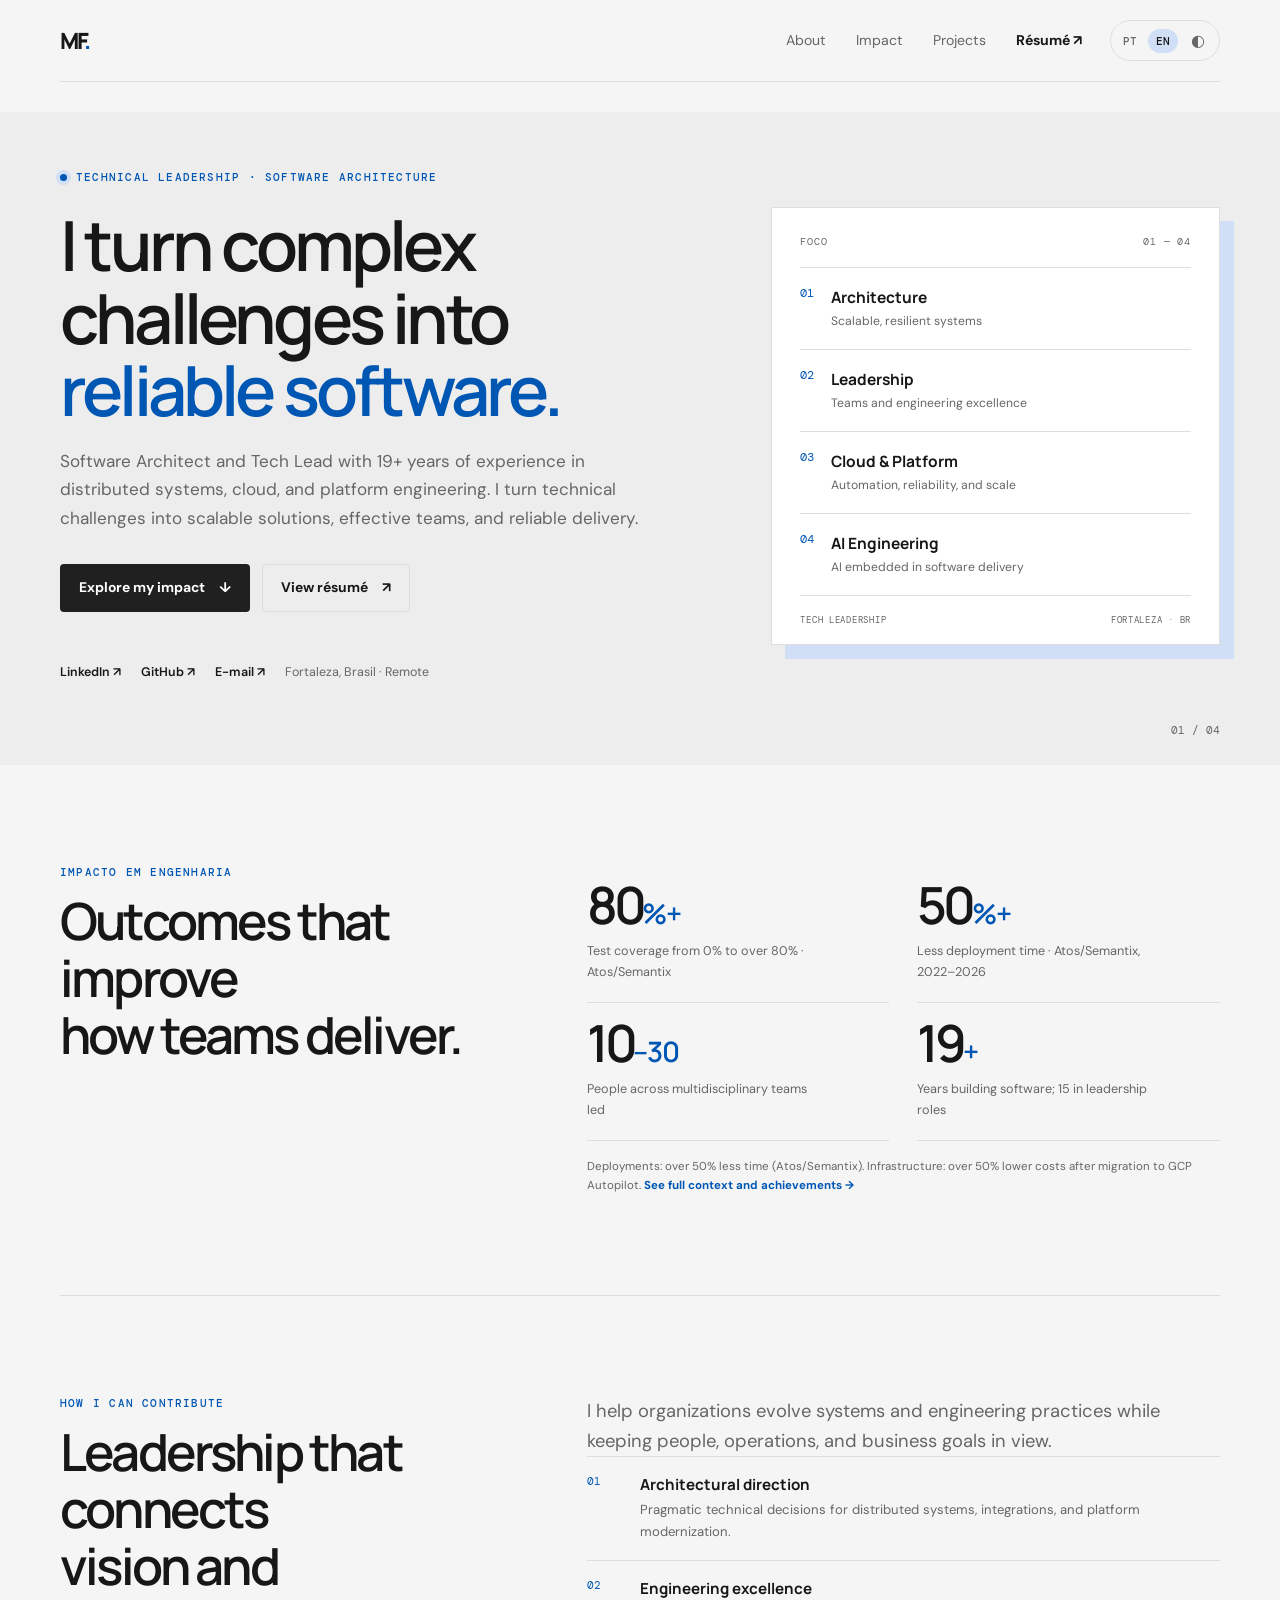
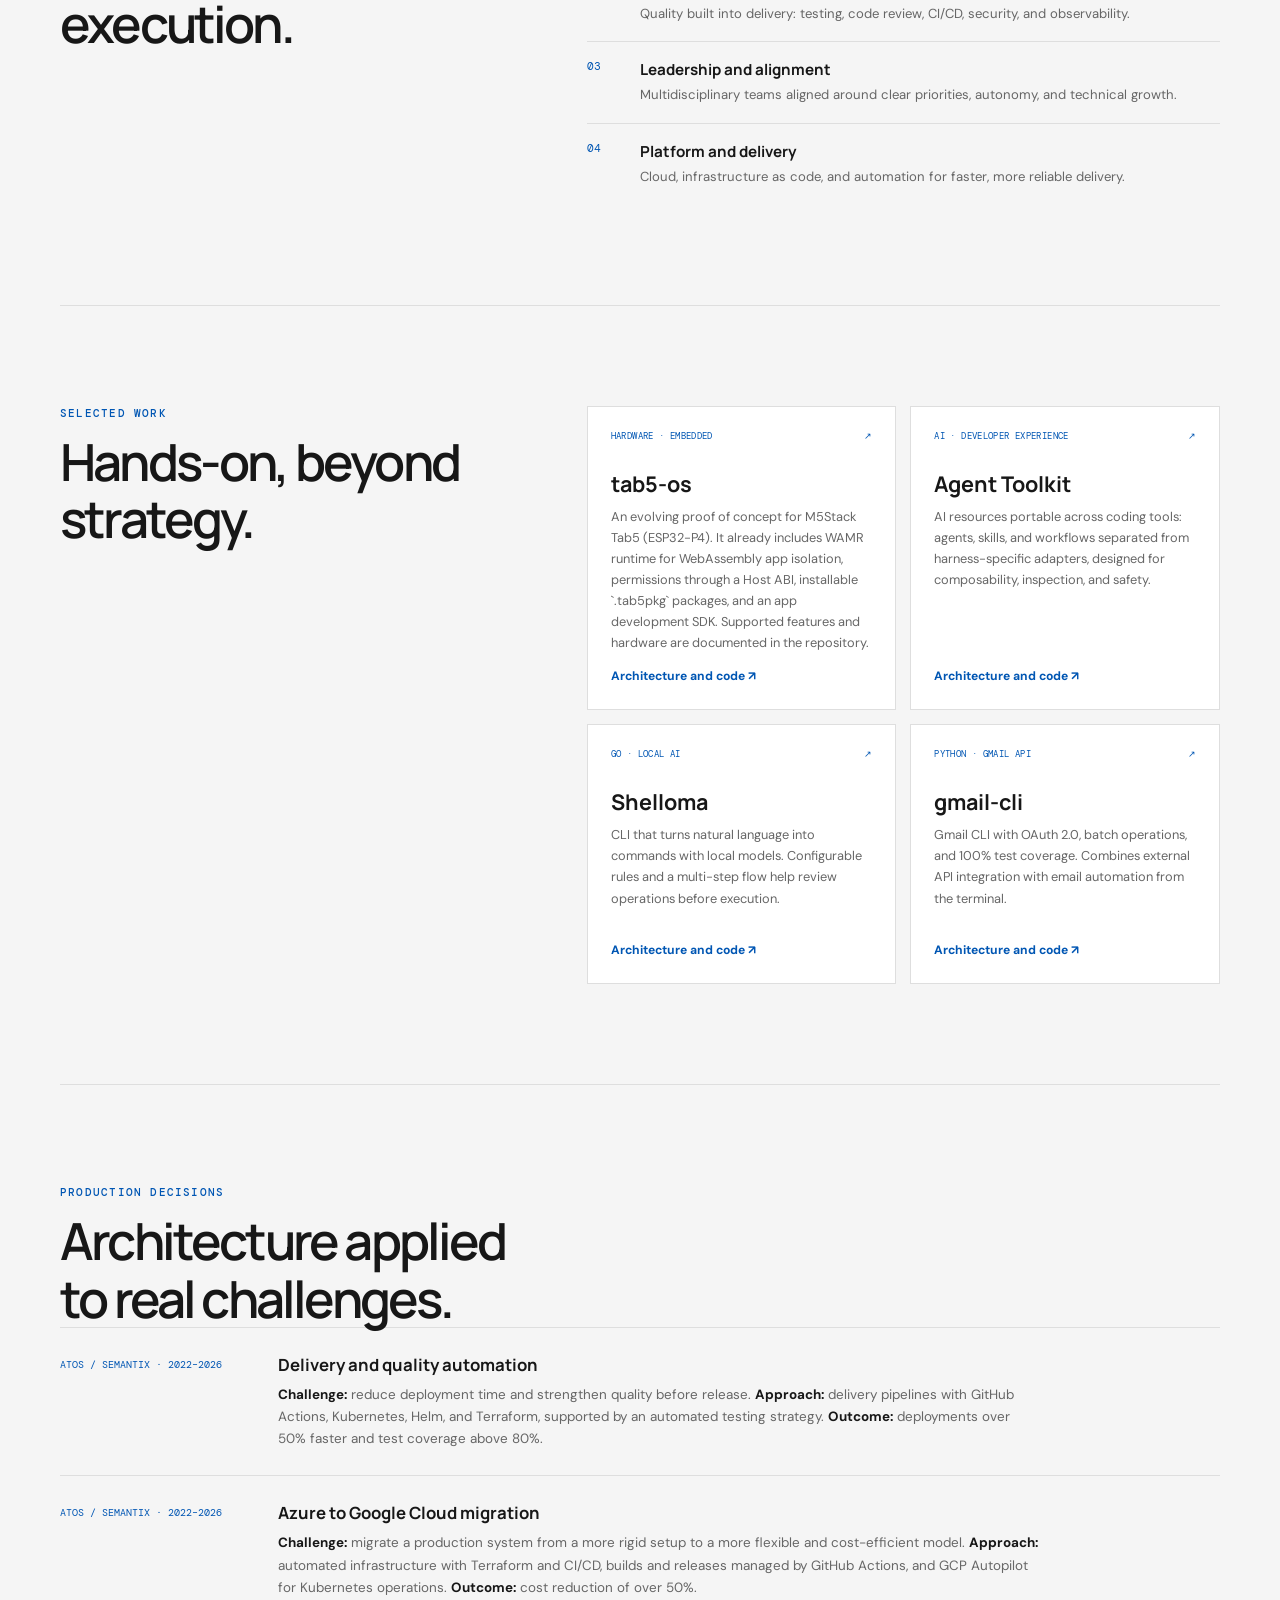
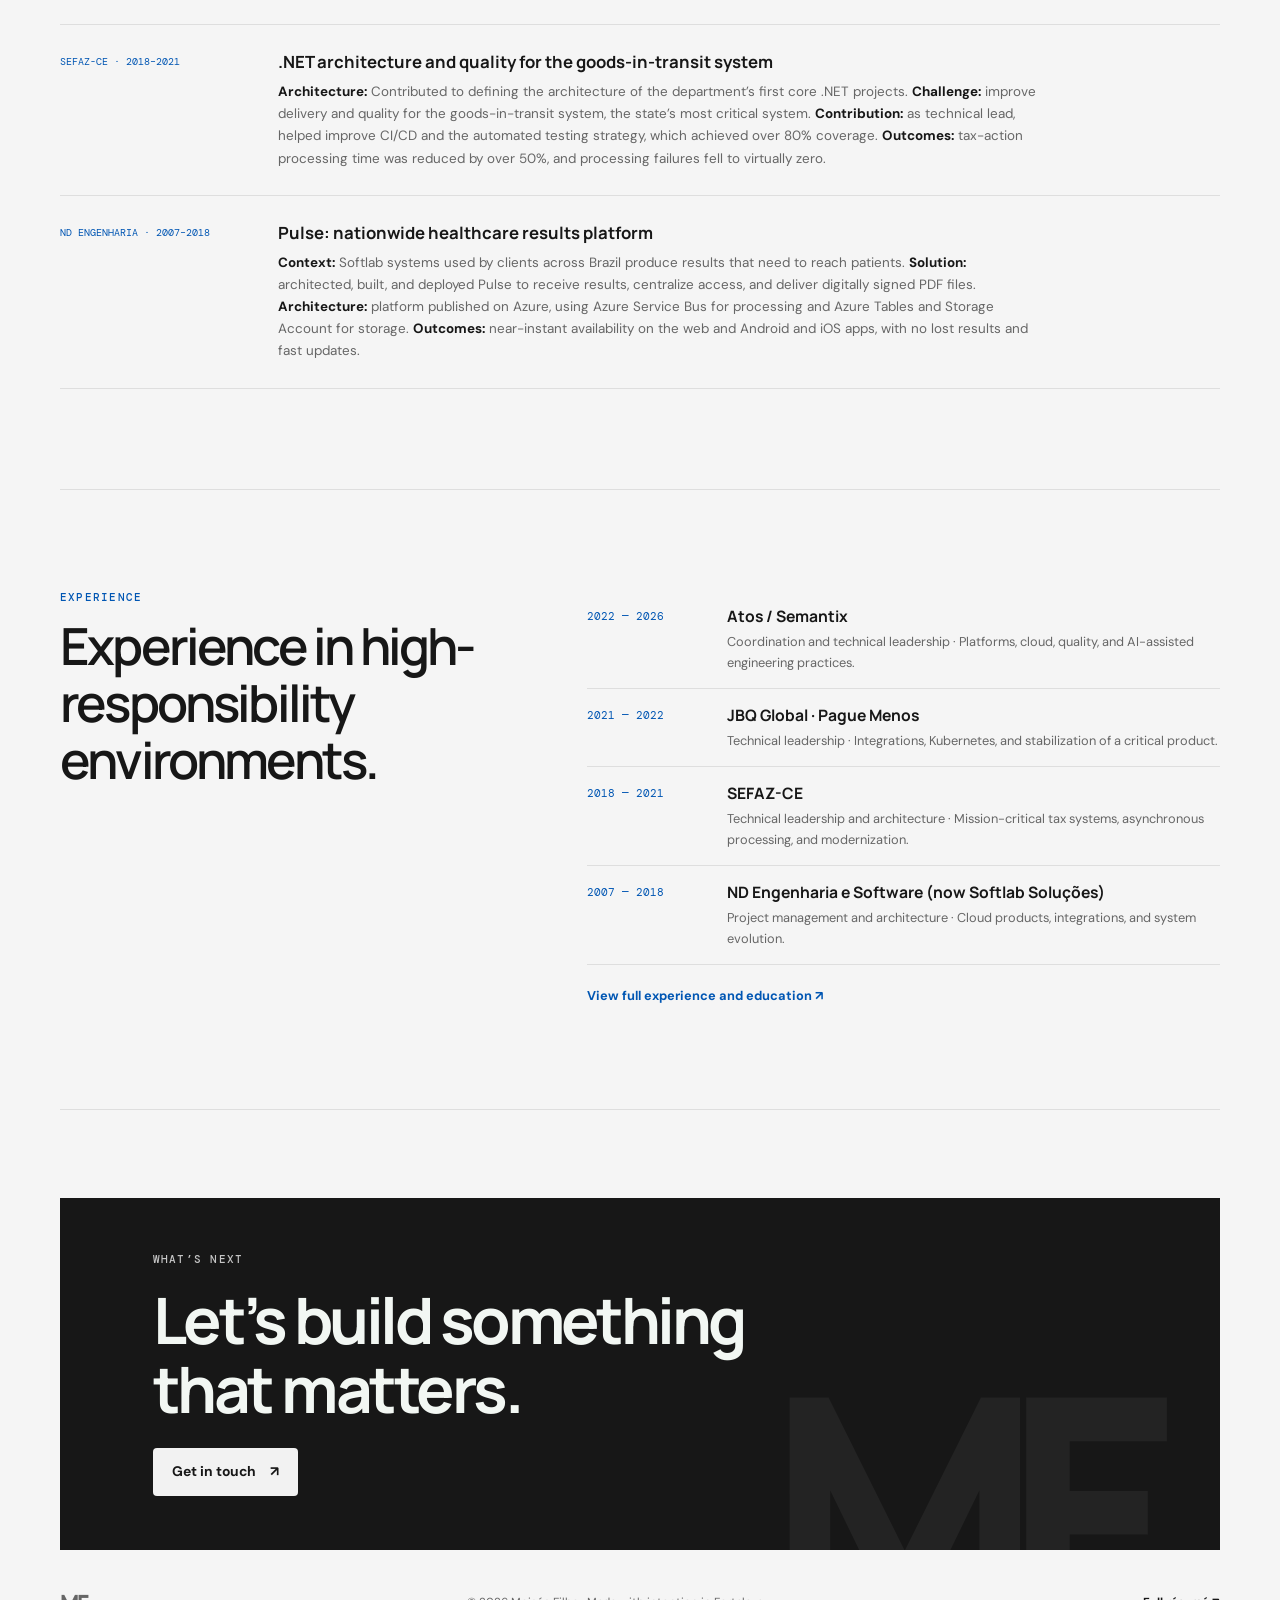
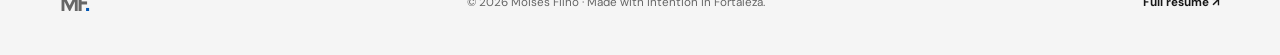
==== commit b3173696: "feat: melhora currículo bilíngue e PDFs para download" ====
--- a/index.html
+++ b/index.html
@@ -34,13 +34,36 @@
     <link rel="icon" href="data:image/svg+xml,<svg xmlns='http://www.w3.org/2000/svg' viewBox='0 0 100 100'><circle cx='50' cy='50' r='50' fill='%230056b3'/><text x='50' y='50' font-family='Arial' font-weight='bold' font-size='45' fill='white' dominant-baseline='central' text-anchor='middle'>MF</text></svg>" />
     <link rel="stylesheet" href="home.css" />
     <script>
-      const initialLanguage = localStorage.getItem('preferred-lang') || (navigator.language.startsWith('en') ? 'en' : 'pt');
+      const requestedLanguage = new URLSearchParams(location.search).get('lang');
+      const initialLanguage = ['pt', 'en'].includes(requestedLanguage)
+        ? requestedLanguage
+        : localStorage.getItem('preferred-lang') || (navigator.language.startsWith('en') ? 'en' : 'pt');
       const initialTheme = localStorage.getItem('theme') || (matchMedia('(prefers-color-scheme: dark)').matches ? 'dark' : 'light');
       document.documentElement.lang = initialLanguage;
       document.documentElement.dataset.theme = initialTheme;
       function setLanguage(language) {
         document.documentElement.lang = language;
         localStorage.setItem('preferred-lang', language);
+        history.replaceState(null, '', `${location.pathname}?lang=${language}${location.hash}`);
+        document.querySelectorAll('.lang-pt').forEach((element) => {
+          element.lang = 'pt-BR';
+          element.hidden = language !== 'pt';
+        });
+        document.querySelectorAll('.lang-en').forEach((element) => {
+          element.lang = 'en';
+          element.hidden = language !== 'en';
+        });
+        const isEnglish = language === 'en';
+        document.title = isEnglish
+          ? 'Moisés Filho | Software Architect & Tech Lead'
+          : 'Moisés Filho | Arquiteto de Software & Tech Lead';
+        document.querySelector('meta[name="description"]').content = isEnglish
+          ? 'Moisés Filho — software architect and technical leader with 19+ years in distributed systems, cloud, and platform engineering.'
+          : 'Moisés Filho — arquiteto de software e líder técnico com mais de 19 anos em sistemas distribuídos, cloud e engenharia de plataformas.';
+        document.querySelector('meta[property="og:title"]').content = document.title;
+        document.querySelector('meta[property="og:description"]').content = document.querySelector('meta[name="description"]').content;
+        document.querySelector('meta[property="og:locale"]').content = isEnglish ? 'en_US' : 'pt_BR';
+        document.querySelector('meta[property="og:url"]').content = `${location.origin}${location.pathname}?lang=${language}`;
         document.querySelectorAll('[data-language]').forEach((button) => {
           button.setAttribute('aria-pressed', button.dataset.language === language);
         });
@@ -100,12 +123,12 @@
       <section class="impact section-block" id="impacto">
         <div class="section-heading"><p class="eyebrow">IMPACTO EM ENGENHARIA</p><h2><span class="lang-pt">Resultados que melhoram<br />a forma de entregar.</span><span class="lang-en">Outcomes that improve<br />how teams deliver.</span></h2></div>
         <div class="metrics">
-          <article class="metric"><strong>80<span>%+</span></strong><p><span class="lang-pt">Cobertura de testes · Atos/Semantix, 2022–2026</span><span class="lang-en">Test coverage · Atos/Semantix, 2022–2026</span></p></article>
+          <article class="metric"><strong>80<span>%+</span></strong><p><span class="lang-pt">Cobertura de 0% a mais de 80% · Atos/Semantix</span><span class="lang-en">Test coverage from 0% to over 80% · Atos/Semantix</span></p></article>
           <article class="metric"><strong>50<span>%+</span></strong><p><span class="lang-pt">Menos tempo de deploy · Atos/Semantix, 2022–2026</span><span class="lang-en">Less deployment time · Atos/Semantix, 2022–2026</span></p></article>
           <article class="metric"><strong>10<span>–30</span></strong><p><span class="lang-pt">Pessoas em equipes multidisciplinares coordenadas</span><span class="lang-en">People across multidisciplinary teams led</span></p></article>
           <article class="metric"><strong>19<span>+</span></strong><p><span class="lang-pt">Anos construindo software; 15 em posições de liderança</span><span class="lang-en">Years building software; 15 in leadership roles</span></p></article>
         </div>
-        <p class="metric-note"><span class="lang-pt">Métricas associadas às experiências indicadas. <a href="curriculo.html">Ver contexto e realizações →</a></span><span class="lang-en">Metrics are attributed to the experiences shown. <a href="curriculo.html">See full context and achievements →</a></span></p>
+        <p class="metric-note"><span class="lang-pt">Deploy: mais de 50% menos tempo (Atos/Semantix). Custos: redução superior a 50% na migração para GCP Autopilot. <a href="curriculo.html">Ver contexto e realizações →</a></span><span class="lang-en">Deployments: over 50% less time (Atos/Semantix). Infrastructure: over 50% lower costs after migration to GCP Autopilot. <a href="curriculo.html">See full context and achievements →</a></span></p>
       </section>
 
       <section class="approach section-block" id="sobre">
@@ -125,7 +148,7 @@
       <section class="projects section-block" id="projetos">
         <div class="section-heading"><p class="eyebrow"><span class="lang-pt">TRABALHO EM DESTAQUE</span><span class="lang-en">SELECTED WORK</span></p><h2><span class="lang-pt">Prática, além da estratégia.</span><span class="lang-en">Hands-on, beyond strategy.</span></h2></div>
         <div class="project-grid">
-          <article class="project-card"><div class="project-meta"><span>HARDWARE · EMBEDDED</span><span>↗</span></div><h3>tab5-os</h3><p><span class="lang-pt">SO modular para M5Stack Tab5 (ESP32-P4). O runtime WebAssembly WAMR isola apps; um Host ABI controlado expõe UI e hardware e um SDK permite criar e empacotar novos apps.</span><span class="lang-en">Modular OS for M5Stack Tab5 (ESP32-P4). The WebAssembly WAMR runtime isolates apps; a controlled Host ABI exposes UI and hardware, while an SDK supports building and packaging apps.</span></p><a href="https://github.com/moisesfilho/tab5-os" target="_blank" rel="noopener"><span class="lang-pt">Arquitetura e código</span><span class="lang-en">Architecture and code</span> ↗</a></article>
+          <article class="project-card"><div class="project-meta"><span>HARDWARE · EMBEDDED</span><span>↗</span></div><h3>tab5-os</h3><p><span class="lang-pt">Prova de conceito em evolução para M5Stack Tab5 (ESP32-P4). Já inclui runtime WAMR para isolamento de apps WebAssembly, permissões via Host ABI, pacotes instaláveis `.tab5pkg` e SDK para criar aplicações. Recursos e hardware suportados estão detalhados no repositório.</span><span class="lang-en">An evolving proof of concept for M5Stack Tab5 (ESP32-P4). It already includes WAMR runtime for WebAssembly app isolation, permissions through a Host ABI, installable `.tab5pkg` packages, and an app development SDK. Supported features and hardware are documented in the repository.</span></p><a href="https://github.com/moisesfilho/tab5-os" target="_blank" rel="noopener"><span class="lang-pt">Arquitetura e código</span><span class="lang-en">Architecture and code</span> ↗</a></article>
           <article class="project-card"><div class="project-meta"><span>AI · DEVELOPER EXPERIENCE</span><span>↗</span></div><h3>Agent Toolkit</h3><p><span class="lang-pt">Recursos portáveis entre ferramentas de IA: agentes, skills e workflows separados de adaptadores específicos, com foco em composição, inspeção e segurança.</span><span class="lang-en">AI resources portable across coding tools: agents, skills, and workflows separated from harness-specific adapters, designed for composability, inspection, and safety.</span></p><a href="https://github.com/moisesfilho/agent-toolkit" target="_blank" rel="noopener"><span class="lang-pt">Arquitetura e código</span><span class="lang-en">Architecture and code</span> ↗</a></article>
           <article class="project-card"><div class="project-meta"><span>GO · LOCAL AI</span><span>↗</span></div><h3>Shelloma</h3><p><span class="lang-pt">CLI que transforma linguagem natural em comandos com modelos locais. Regras configuráveis e fluxo de múltiplas etapas ajudam a revisar operações antes da execução.</span><span class="lang-en">CLI that turns natural language into commands with local models. Configurable rules and a multi-step flow help review operations before execution.</span></p><a href="https://github.com/moisesfilho/shelloma" target="_blank" rel="noopener"><span class="lang-pt">Arquitetura e código</span><span class="lang-en">Architecture and code</span> ↗</a></article>
           <article class="project-card"><div class="project-meta"><span>PYTHON · GMAIL API</span><span>↗</span></div><h3>gmail-cli</h3><p><span class="lang-pt">CLI para Gmail com OAuth 2.0, operações em lote e cobertura de testes de 100%. Combina integração com API externa e automação de e-mail a partir do terminal.</span><span class="lang-en">Gmail CLI with OAuth 2.0, batch operations, and 100% test coverage. Combines external API integration with email automation from the terminal.</span></p><a href="https://github.com/moisesfilho/gmail-cli" target="_blank" rel="noopener"><span class="lang-pt">Arquitetura e código</span><span class="lang-en">Architecture and code</span> ↗</a></article>
--- a/home.css
+++ b/home.css
@@ -118,6 +118,7 @@
 .site-footer p { margin: 0; }
 .site-footer > a:last-child { color: var(--text); font-weight: 700; }
 .lang-en { display: none; }
+[hidden] { display: none !important; }
 [lang='en'] .lang-pt { display: none !important; }
 [lang='en'] .lang-en { display: initial; }
 :focus-visible { outline: 3px solid var(--accent); outline-offset: 4px; }
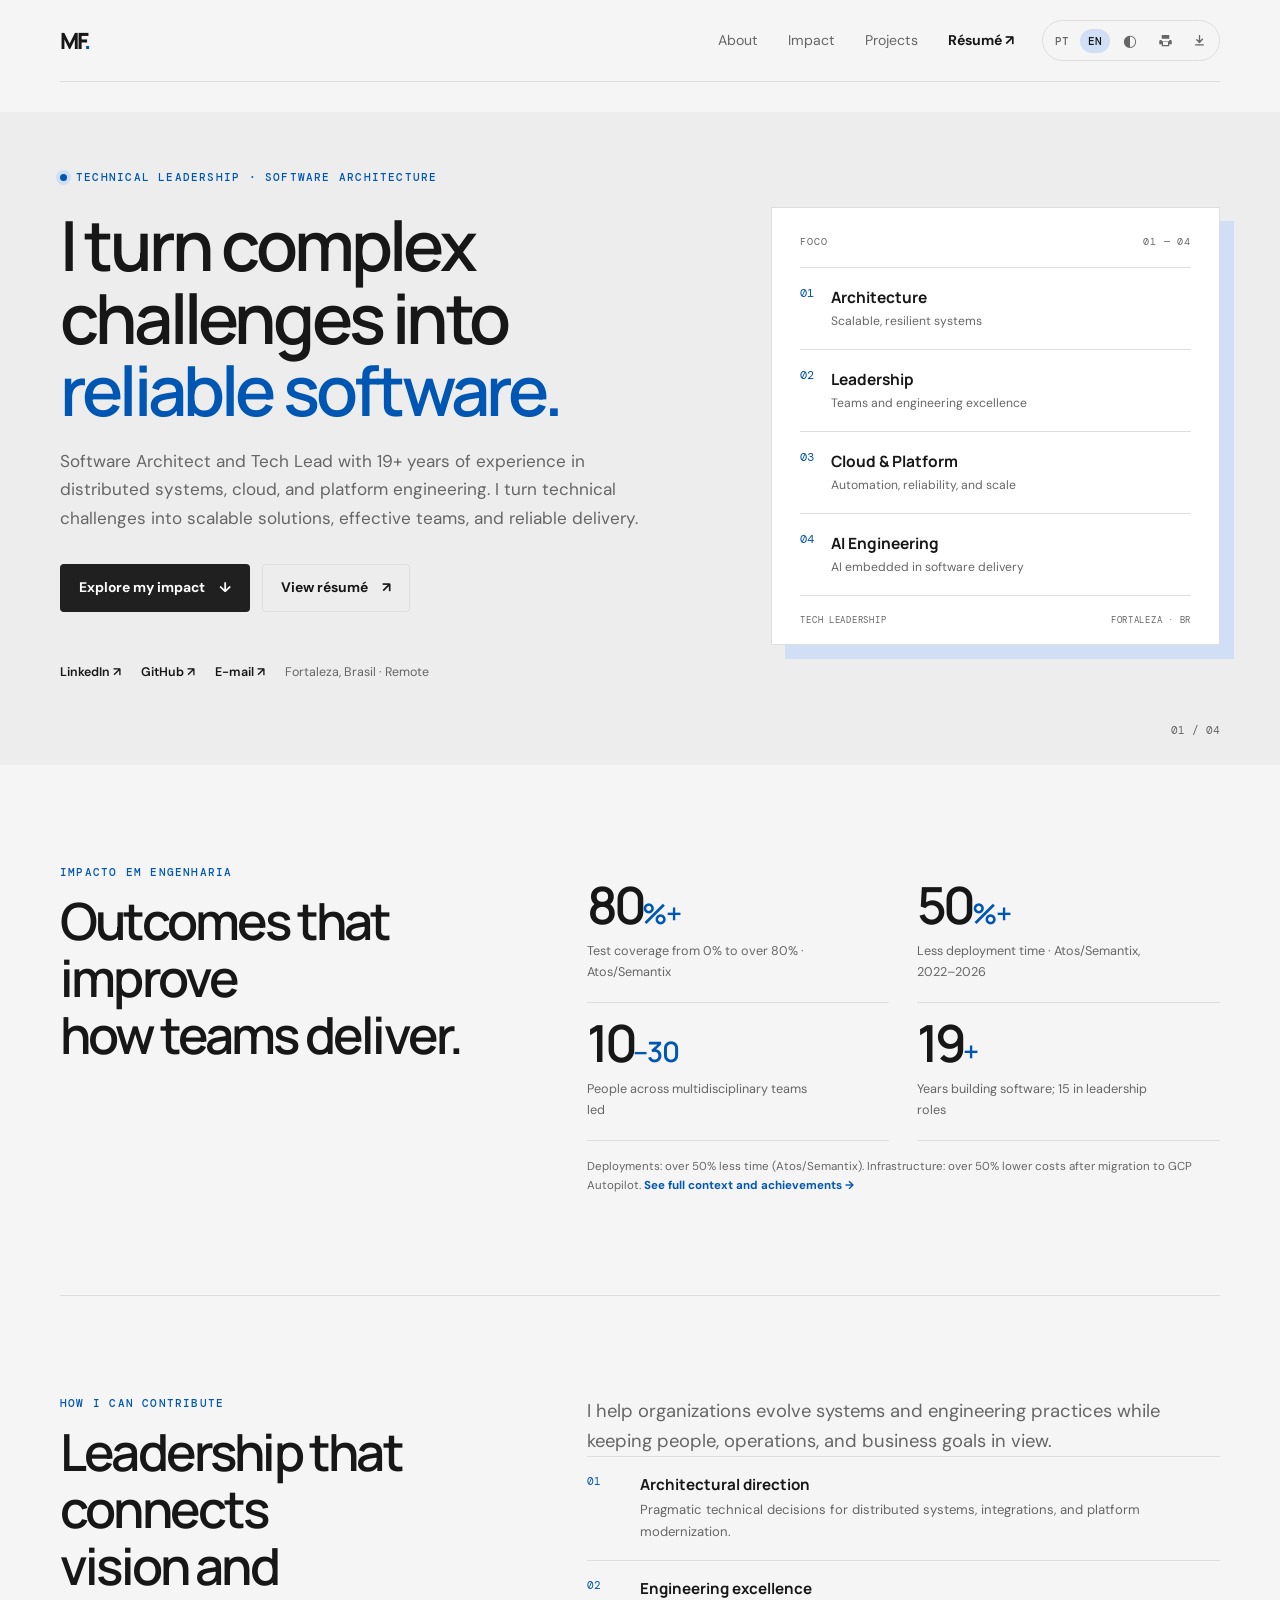
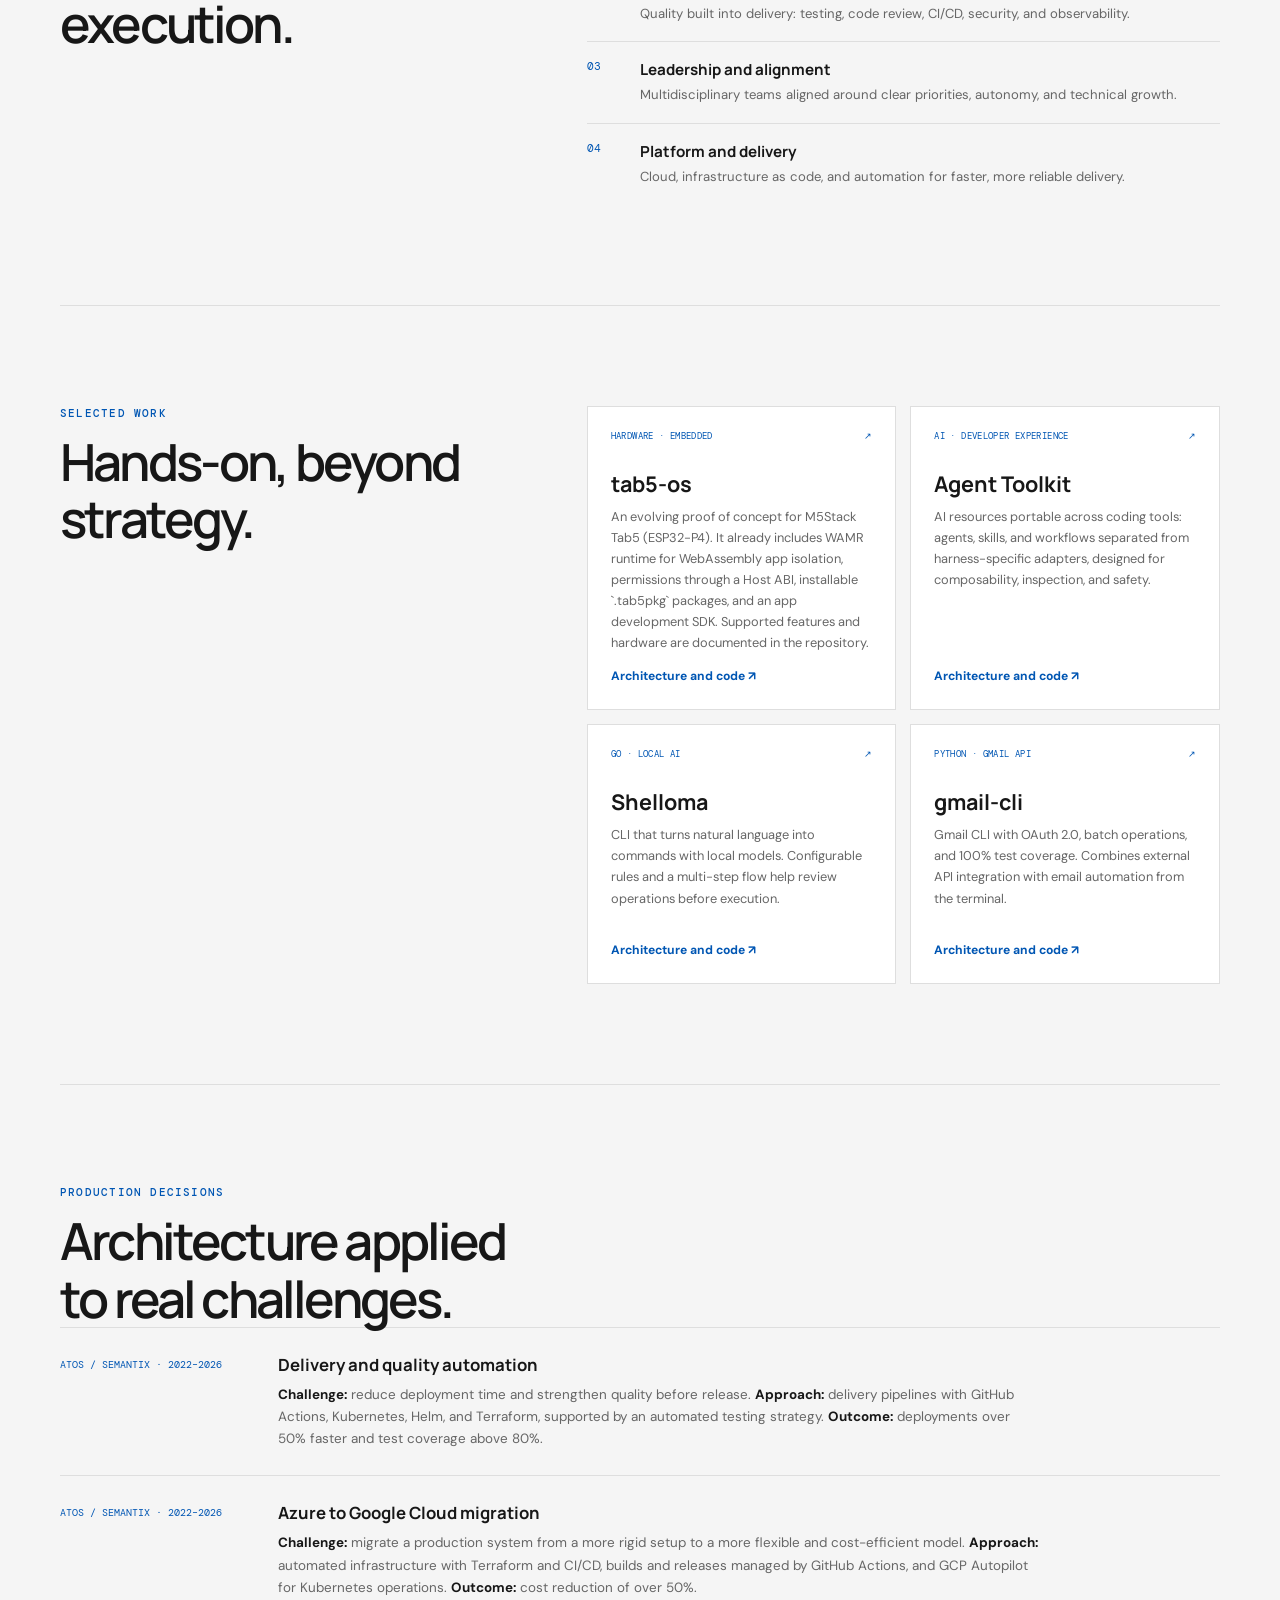
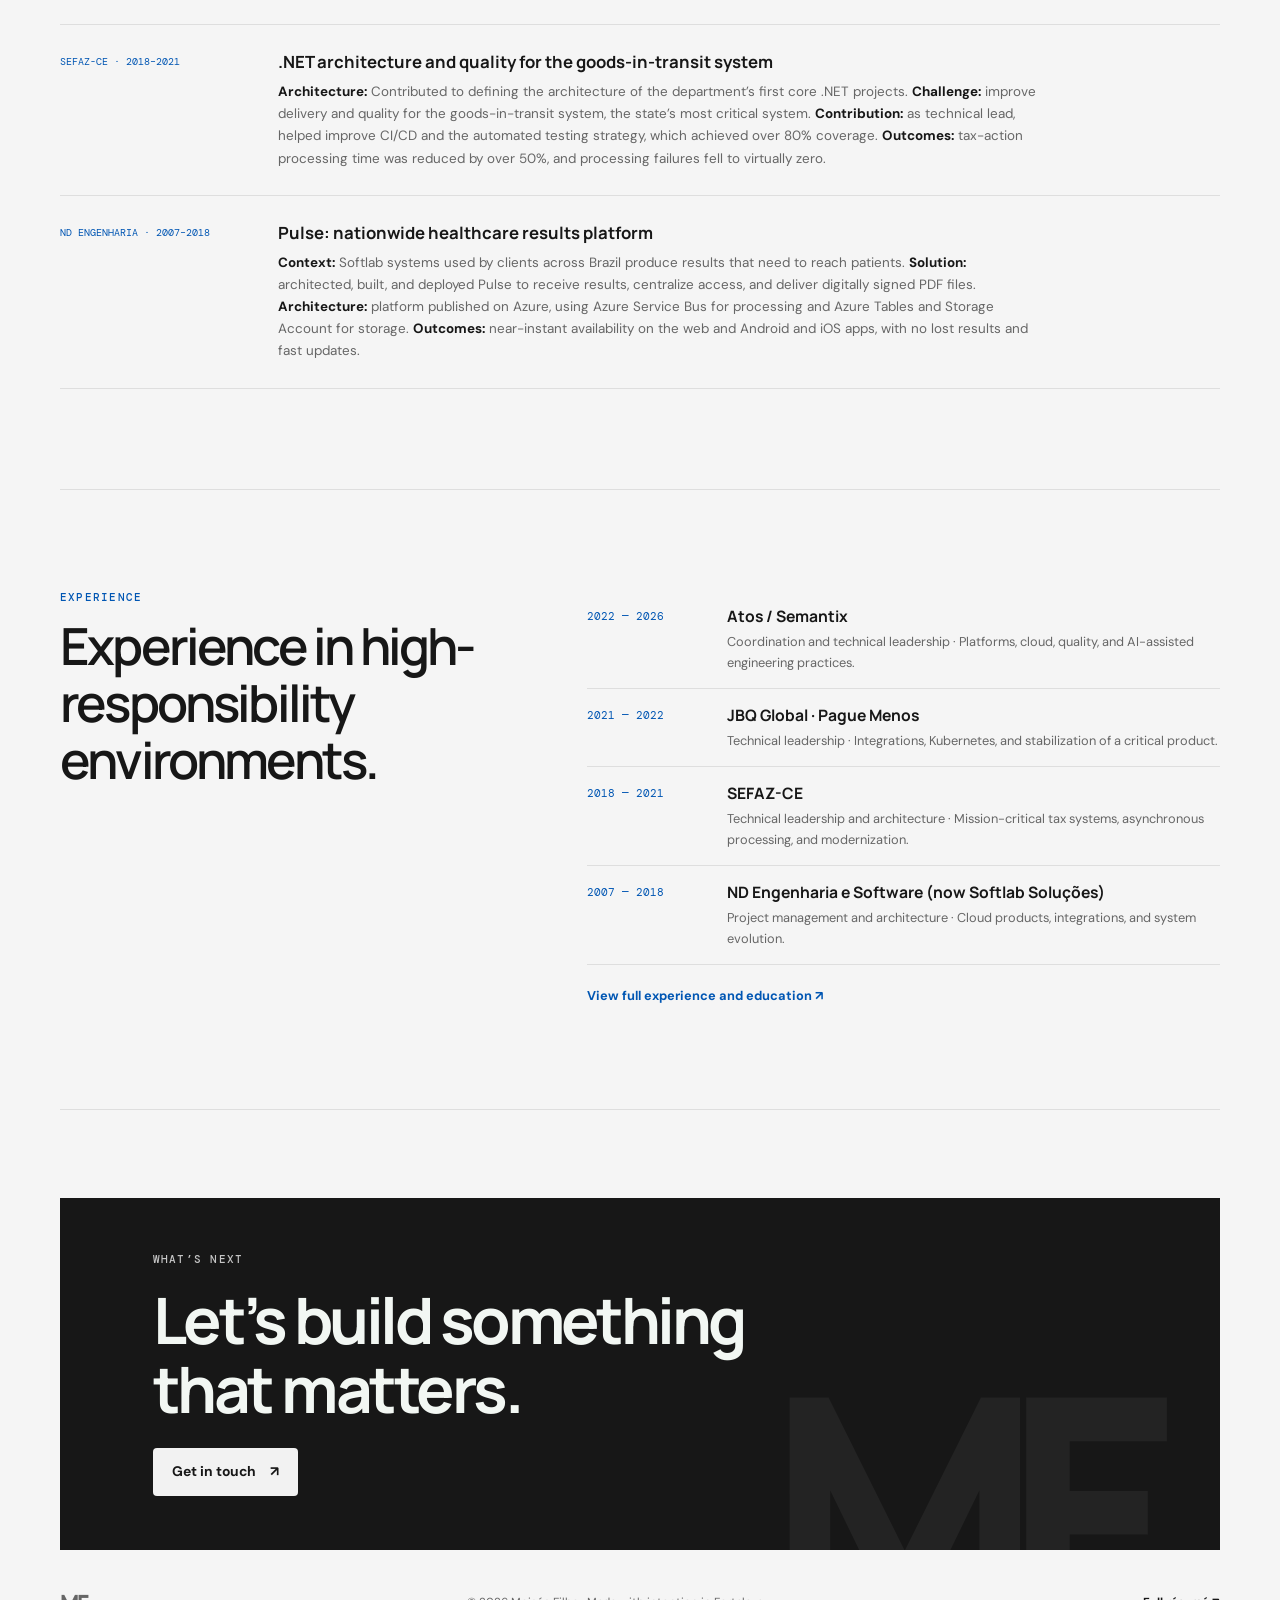
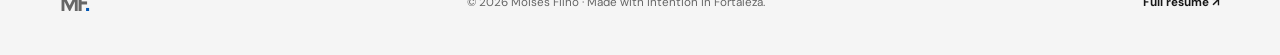
==== commit d3f7844f: "feat: adiciona atalhos de PDF e impressão na home" ====
--- a/index.html
+++ b/index.html
@@ -64,6 +64,15 @@
         document.querySelector('meta[property="og:description"]').content = document.querySelector('meta[name="description"]').content;
         document.querySelector('meta[property="og:locale"]').content = isEnglish ? 'en_US' : 'pt_BR';
         document.querySelector('meta[property="og:url"]').content = `${location.origin}${location.pathname}?lang=${language}`;
+        const resumePrintLink = document.getElementById('resume-print-link');
+        resumePrintLink.href = `curriculo.html?lang=${language}&print=1`;
+        resumePrintLink.setAttribute('aria-label', isEnglish ? 'Print résumé' : 'Imprimir currículo');
+        resumePrintLink.title = isEnglish ? 'Print résumé' : 'Imprimir currículo';
+        const resumePdfLink = document.getElementById('resume-pdf-link');
+        resumePdfLink.href = isEnglish ? 'curriculo-moises-filho-en.pdf' : 'curriculo-moises-filho-pt.pdf';
+        resumePdfLink.download = isEnglish ? 'Moises-Filho-Resume-EN.pdf' : 'Moises-Filho-Curriculo-PT.pdf';
+        resumePdfLink.setAttribute('aria-label', isEnglish ? 'Download résumé PDF' : 'Baixar currículo em PDF');
+        resumePdfLink.title = isEnglish ? 'Download résumé PDF' : 'Baixar currículo em PDF';
         document.querySelectorAll('[data-language]').forEach((button) => {
           button.setAttribute('aria-pressed', button.dataset.language === language);
         });
@@ -88,6 +97,12 @@
         <button type="button" data-language="pt" aria-label="Português" aria-pressed="true" onclick="setLanguage('pt')">PT</button>
         <button type="button" data-language="en" aria-label="English" aria-pressed="false" onclick="setLanguage('en')">EN</button>
         <button type="button" class="theme-toggle" onclick="toggleTheme()" aria-label="Alternar tema">◐</button>
+        <a id="resume-print-link" class="action-button" href="curriculo.html?lang=pt&amp;print=1" target="_blank" rel="noopener" aria-label="Imprimir currículo" title="Imprimir currículo">
+          <svg aria-hidden="true" viewBox="0 0 24 24"><path d="M6 9V3h12v6H6zm12 2h2a2 2 0 0 1 2 2v5h-4v3H6v-3H2v-5a2 2 0 0 1 2-2h2v2h12v-2zm-2 8v-5H8v5h8z" /></svg>
+        </a>
+        <a id="resume-pdf-link" class="action-button" href="curriculo-moises-filho-pt.pdf" download="Moises-Filho-Curriculo-PT.pdf" aria-label="Baixar currículo em PDF" title="Baixar currículo em PDF">
+          <svg aria-hidden="true" viewBox="0 0 24 24"><path d="M5 20h14v-2H5v2zM11 3h2v9l3.5-3.5 1.4 1.4L12 16.8l-5.9-5.9 1.4-1.4L11 12V3z" /></svg>
+        </a>
       </div>
     </header>
 
--- a/home.css
+++ b/home.css
@@ -46,6 +46,9 @@
 .preferences button { border: 0; background: transparent; color: var(--muted); border-radius: 20px; padding: 5px 8px; font: 500 .7rem var(--mono); cursor: pointer; }
 .preferences button[aria-pressed='true'] { color: var(--text); background: var(--accent-soft); }
 .preferences .theme-toggle { font-size: 1rem; padding-inline: 10px; }
+.preferences .action-button { width: 31px; height: 30px; display: grid; place-items: center; border-radius: 20px; color: var(--muted); }
+.preferences .action-button:hover { background: var(--accent-soft); color: var(--accent); }
+.preferences .action-button svg { width: 15px; height: 15px; fill: currentColor; }
 .hero { min-height: 640px; padding: 88px 0 82px; position: relative; display: grid; grid-template-columns: 1.15fr .85fr; gap: 9%; align-items: center; }
 .hero::before { content: ''; position: absolute; z-index: -1; inset: 30px calc((1160px - 100vw) / 2) 0; background: var(--hero); }
 .hero-copy { max-width: 660px; }
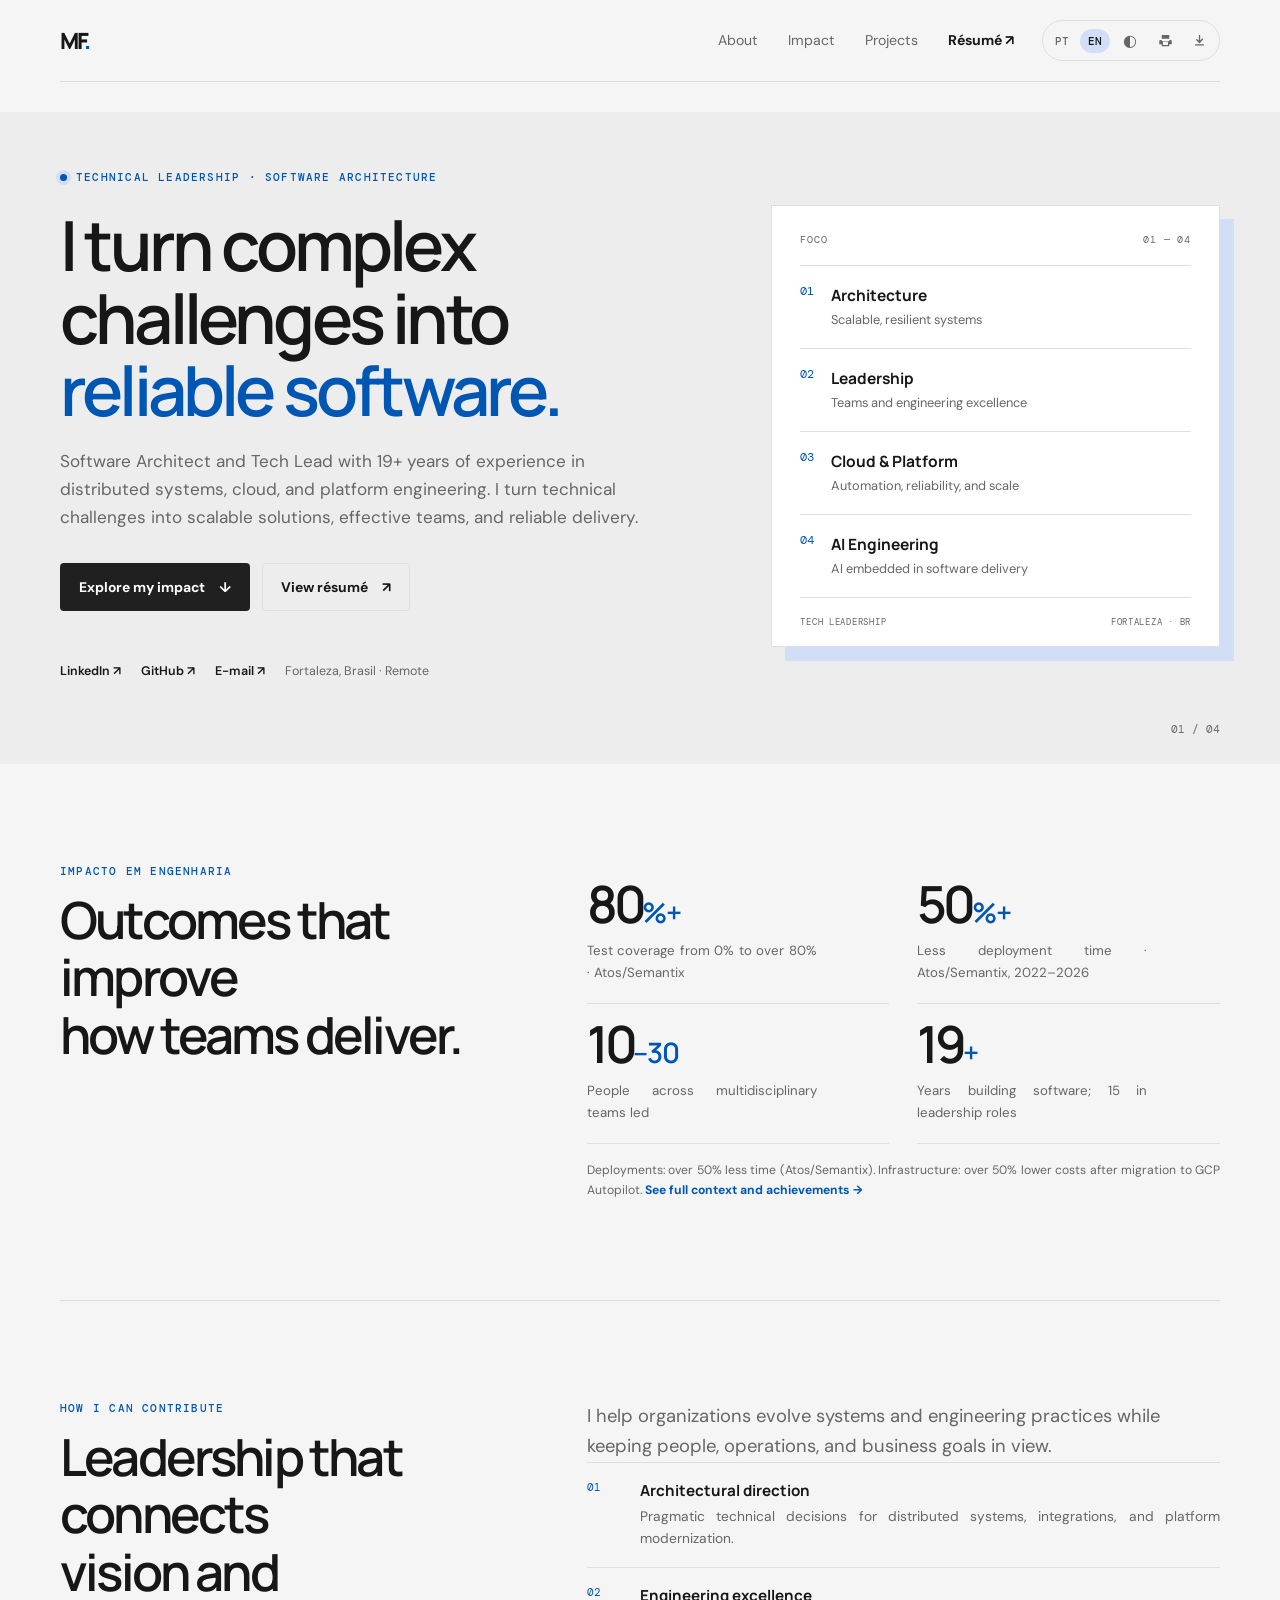
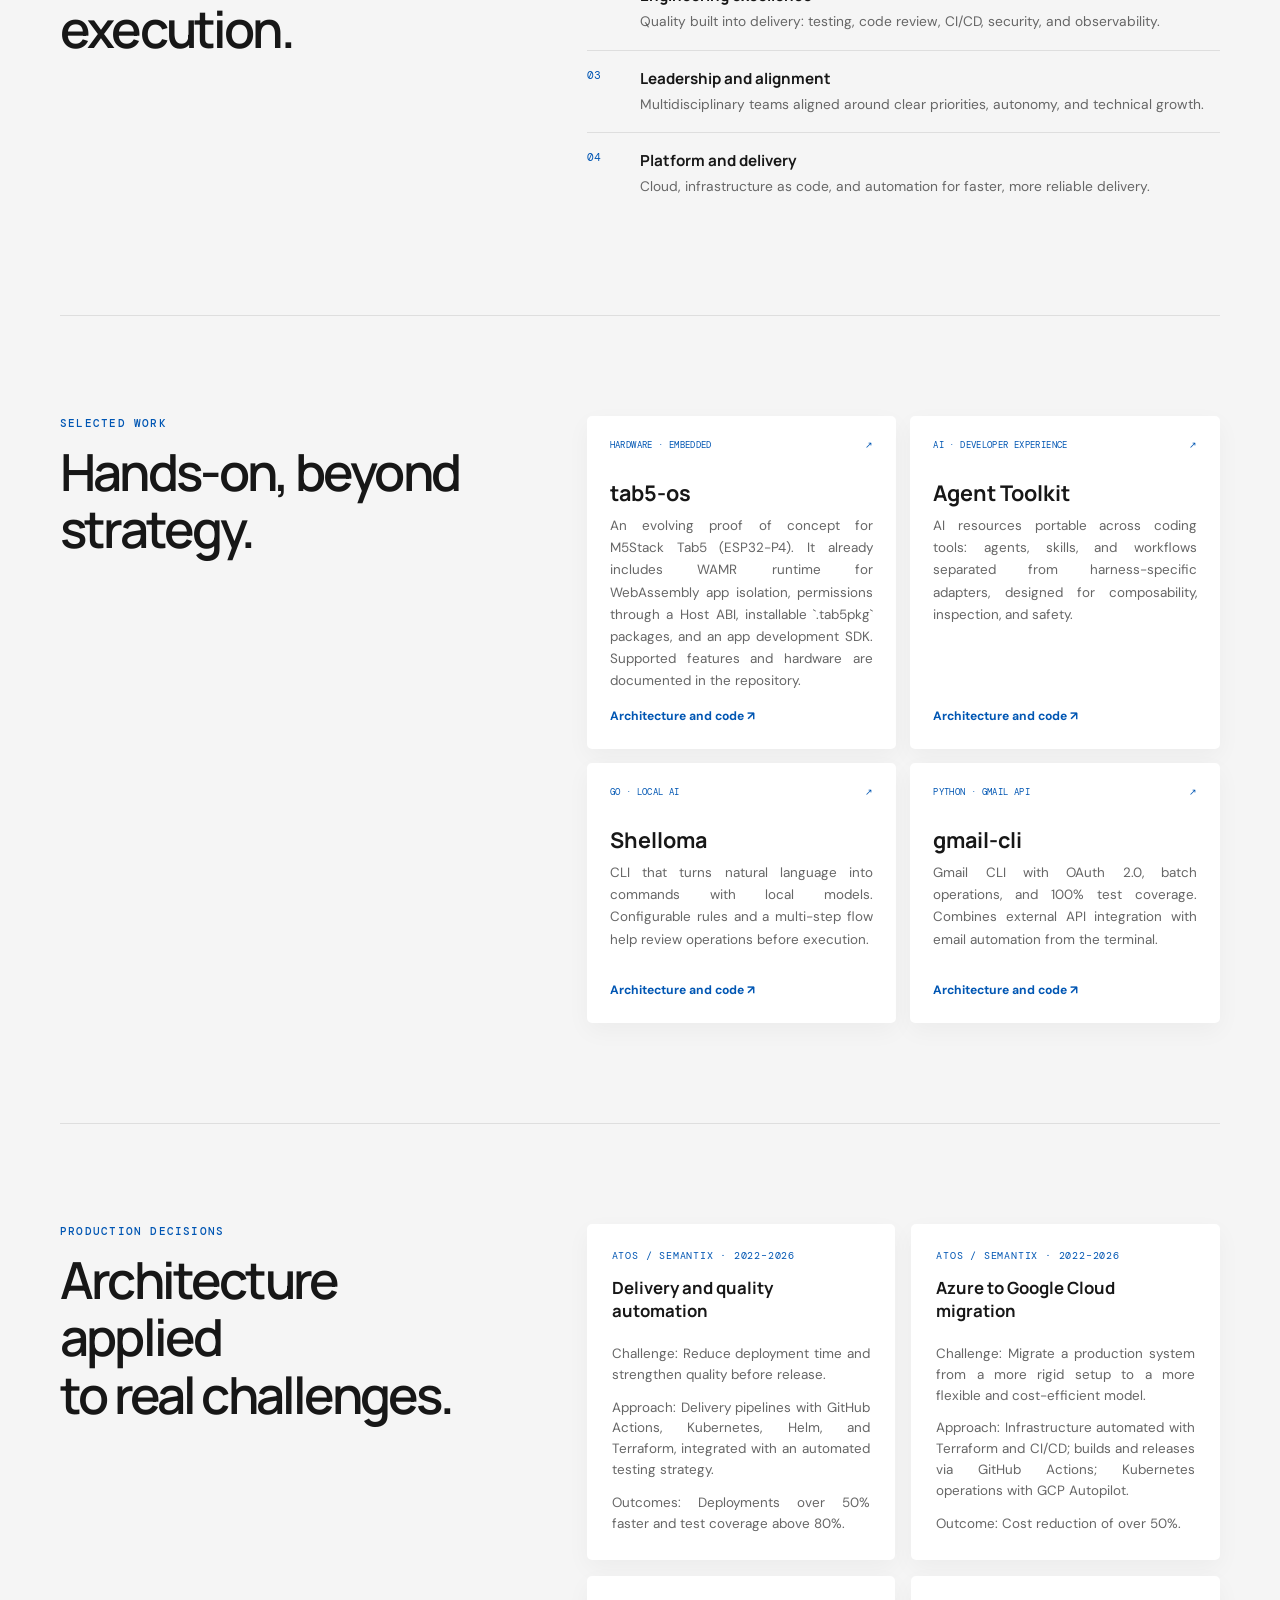
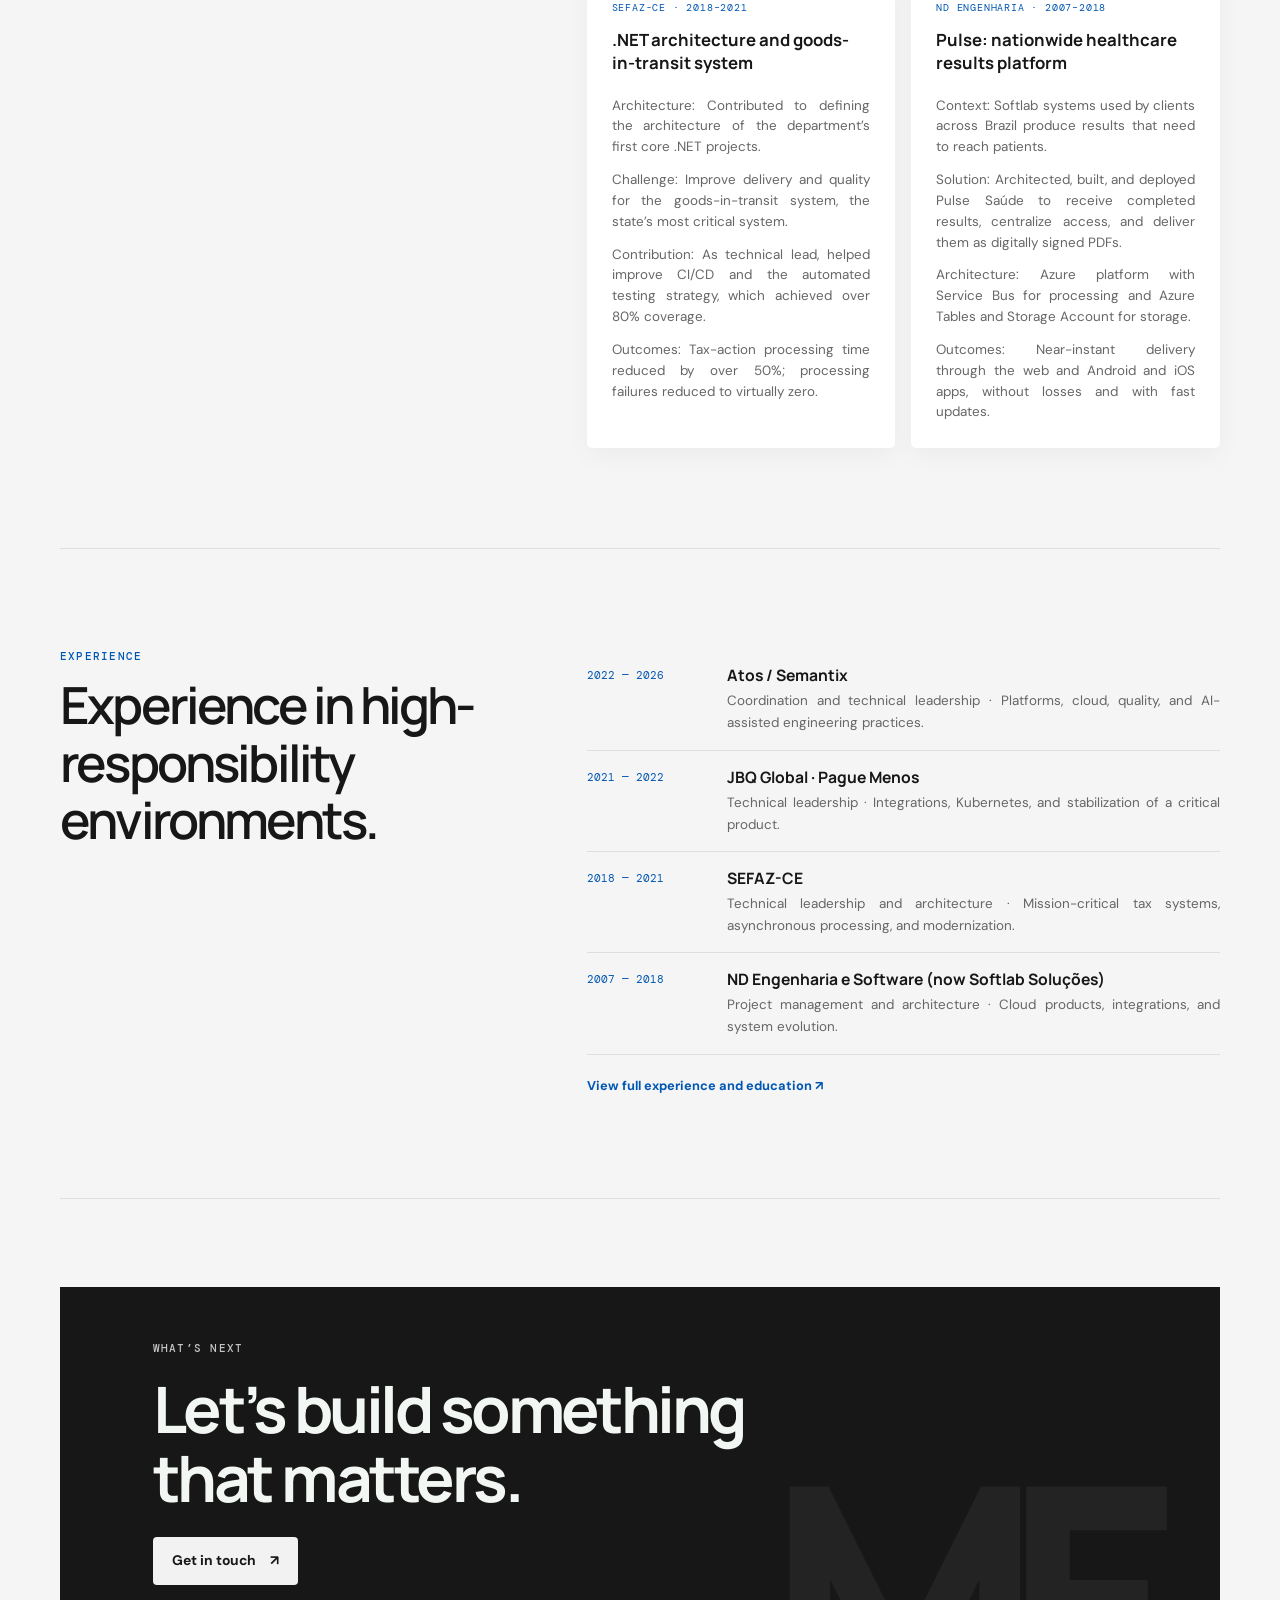
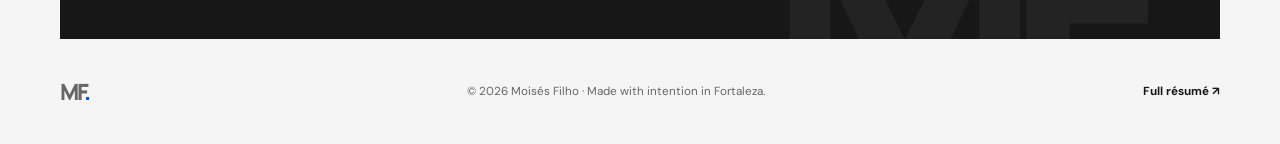
==== commit d92b30dc: "style: refina layout da página inicial" ====
--- a/index.html
+++ b/index.html
@@ -173,10 +173,44 @@
       <section class="cases section-block" id="cases">
         <div class="section-heading"><p class="eyebrow"><span class="lang-pt">DECISÕES EM PRODUÇÃO</span><span class="lang-en">PRODUCTION DECISIONS</span></p><h2><span class="lang-pt">Arquitetura aplicada<br />a desafios reais.</span><span class="lang-en">Architecture applied<br />to real challenges.</span></h2></div>
         <div class="case-list">
-          <article class="case-item"><span class="case-period">ATOS / SEMANTIX · 2022–2026</span><div><h3><span class="lang-pt">Automação de entrega e qualidade</span><span class="lang-en">Delivery and quality automation</span></h3><p><span class="lang-pt"><strong>Desafio:</strong> reduzir tempo de implantação e fortalecer a qualidade antes da publicação. <strong>Abordagem:</strong> pipeline com GitHub Actions, Kubernetes, Helm e Terraform, acompanhado por estratégia de testes automatizados. <strong>Resultado:</strong> deploys mais de 50% mais rápidos e cobertura de testes acima de 80%.</span><span class="lang-en"><strong>Challenge:</strong> reduce deployment time and strengthen quality before release. <strong>Approach:</strong> delivery pipelines with GitHub Actions, Kubernetes, Helm, and Terraform, supported by an automated testing strategy. <strong>Outcome:</strong> deployments over 50% faster and test coverage above 80%.</span></p></div></article>
-          <article class="case-item"><span class="case-period">ATOS / SEMANTIX · 2022–2026</span><div><h3><span class="lang-pt">Migração de Azure para Google Cloud</span><span class="lang-en">Azure to Google Cloud migration</span></h3><p><span class="lang-pt"><strong>Desafio:</strong> migrar um sistema de produção de uma estrutura mais rígida para um modelo mais flexível e eficiente em custos. <strong>Abordagem:</strong> infraestrutura automatizada com Terraform e CI/CD, builds e publicação gerenciados por GitHub Actions, adotando o modo Autopilot do GCP para a operação do Kubernetes. <strong>Resultado:</strong> redução de custos superior a 50%.</span><span class="lang-en"><strong>Challenge:</strong> migrate a production system from a more rigid setup to a more flexible and cost-efficient model. <strong>Approach:</strong> automated infrastructure with Terraform and CI/CD, builds and releases managed by GitHub Actions, and GCP Autopilot for Kubernetes operations. <strong>Outcome:</strong> cost reduction of over 50%.</span></p></div></article>
-          <article class="case-item"><span class="case-period">SEFAZ-CE · 2018–2021</span><div><h3><span class="lang-pt">Arquitetura .NET e qualidade do sistema de trânsito</span><span class="lang-en">.NET architecture and quality for the goods-in-transit system</span></h3><p><span class="lang-pt"><strong>Arquitetura:</strong> Contribuí para definir a arquitetura dos primeiros projetos core .NET da Secretaria. <strong>Desafio:</strong> evoluir a entrega e a qualidade do sistema de trânsito de mercadorias, o mais crítico do Estado. <strong>Atuação:</strong> como líder técnico, participei das melhorias em CI/CD e na estratégia de testes automatizados, que alcançou mais de 80% de cobertura. <strong>Resultados:</strong> o tempo de processamento das ações fiscais foi reduzido em mais de 50% e as falhas de processamento caíram para praticamente zero.</span><span class="lang-en"><strong>Architecture:</strong> Contributed to defining the architecture of the department’s first core .NET projects. <strong>Challenge:</strong> improve delivery and quality for the goods-in-transit system, the state’s most critical system. <strong>Contribution:</strong> as technical lead, helped improve CI/CD and the automated testing strategy, which achieved over 80% coverage. <strong>Outcomes:</strong> tax-action processing time was reduced by over 50%, and processing failures fell to virtually zero.</span></p></div></article>
-          <article class="case-item"><span class="case-period">ND ENGENHARIA · 2007–2018</span><div><h3><span class="lang-pt">Pulse: plataforma nacional de resultados de saúde</span><span class="lang-en">Pulse: nationwide healthcare results platform</span></h3><p><span class="lang-pt"><strong>Contexto:</strong> os sistemas Softlab de diferentes clientes em todo o Brasil geram resultados que precisam ser disponibilizados aos pacientes. <strong>Solução:</strong> arquitetei, construí e implantei o Pulse, que recebe esses resultados, centraliza o acesso e os entrega em PDFs com assinatura digital. <strong>Arquitetura:</strong> plataforma publicada no Azure, com Azure Service Bus para processamento, Azure Tables e Storage Account para armazenamento. <strong>Resultados:</strong> disponibilização quase instantânea pela web e por aplicativos Android e iOS, sem perda de resultados e com atualização rápida.</span><span class="lang-en"><strong>Context:</strong> Softlab systems used by clients across Brazil produce results that need to reach patients. <strong>Solution:</strong> architected, built, and deployed Pulse to receive results, centralize access, and deliver digitally signed PDF files. <strong>Architecture:</strong> platform published on Azure, using Azure Service Bus for processing and Azure Tables and Storage Account for storage. <strong>Outcomes:</strong> near-instant availability on the web and Android and iOS apps, with no lost results and fast updates.</span></p></div></article>
+          <article class="case-item">
+            <span class="case-period">ATOS / SEMANTIX · 2022–2026</span>
+            <h3><span class="lang-pt">Automação de entrega e qualidade</span><span class="lang-en">Delivery and quality automation</span></h3>
+            <dl class="case-details">
+              <div class="case-detail"><dt><span class="lang-pt">Desafio</span><span class="lang-en">Challenge</span></dt><dd><span class="lang-pt">Reduzir o tempo de implantação e fortalecer a qualidade antes da publicação.</span><span class="lang-en">Reduce deployment time and strengthen quality before release.</span></dd></div>
+              <div class="case-detail"><dt><span class="lang-pt">Abordagem</span><span class="lang-en">Approach</span></dt><dd><span class="lang-pt">Pipelines com GitHub Actions, Kubernetes, Helm e Terraform, integrados a uma estratégia de testes automatizados.</span><span class="lang-en">Delivery pipelines with GitHub Actions, Kubernetes, Helm, and Terraform, integrated with an automated testing strategy.</span></dd></div>
+              <div class="case-detail"><dt><span class="lang-pt">Resultados</span><span class="lang-en">Outcomes</span></dt><dd><span class="lang-pt">Deploys mais de 50% mais rápidos e cobertura de testes acima de 80%.</span><span class="lang-en">Deployments over 50% faster and test coverage above 80%.</span></dd></div>
+            </dl>
+          </article>
+          <article class="case-item">
+            <span class="case-period">ATOS / SEMANTIX · 2022–2026</span>
+            <h3><span class="lang-pt">Migração de Azure para Google Cloud</span><span class="lang-en">Azure to Google Cloud migration</span></h3>
+            <dl class="case-details">
+              <div class="case-detail"><dt><span class="lang-pt">Desafio</span><span class="lang-en">Challenge</span></dt><dd><span class="lang-pt">Migrar um sistema de produção de uma estrutura mais rígida para um modelo mais flexível e eficiente em custos.</span><span class="lang-en">Migrate a production system from a more rigid setup to a more flexible and cost-efficient model.</span></dd></div>
+              <div class="case-detail"><dt><span class="lang-pt">Abordagem</span><span class="lang-en">Approach</span></dt><dd><span class="lang-pt">Infraestrutura automatizada com Terraform e CI/CD; builds e publicação via GitHub Actions; operação de Kubernetes com GCP Autopilot.</span><span class="lang-en">Infrastructure automated with Terraform and CI/CD; builds and releases via GitHub Actions; Kubernetes operations with GCP Autopilot.</span></dd></div>
+              <div class="case-detail"><dt><span class="lang-pt">Resultado</span><span class="lang-en">Outcome</span></dt><dd><span class="lang-pt">Redução de custos superior a 50%.</span><span class="lang-en">Cost reduction of over 50%.</span></dd></div>
+            </dl>
+          </article>
+          <article class="case-item">
+            <span class="case-period">SEFAZ-CE · 2018–2021</span>
+            <h3><span class="lang-pt">Arquitetura .NET e sistema de trânsito de mercadorias</span><span class="lang-en">.NET architecture and goods-in-transit system</span></h3>
+            <dl class="case-details">
+              <div class="case-detail"><dt><span class="lang-pt">Arquitetura</span><span class="lang-en">Architecture</span></dt><dd><span class="lang-pt">Contribuí para definir a arquitetura dos primeiros projetos core .NET da Secretaria.</span><span class="lang-en">Contributed to defining the architecture of the department’s first core .NET projects.</span></dd></div>
+              <div class="case-detail"><dt><span class="lang-pt">Desafio</span><span class="lang-en">Challenge</span></dt><dd><span class="lang-pt">Evoluir a entrega e a qualidade do sistema de trânsito de mercadorias, o mais crítico do Estado.</span><span class="lang-en">Improve delivery and quality for the goods-in-transit system, the state’s most critical system.</span></dd></div>
+              <div class="case-detail"><dt><span class="lang-pt">Contribuição</span><span class="lang-en">Contribution</span></dt><dd><span class="lang-pt">Como líder técnico, participei das melhorias em CI/CD e na estratégia de testes automatizados, que alcançou mais de 80% de cobertura.</span><span class="lang-en">As technical lead, helped improve CI/CD and the automated testing strategy, which achieved over 80% coverage.</span></dd></div>
+              <div class="case-detail"><dt><span class="lang-pt">Resultados</span><span class="lang-en">Outcomes</span></dt><dd><span class="lang-pt">Tempo de processamento das ações fiscais reduzido em mais de 50%; falhas de processamento reduzidas a praticamente zero.</span><span class="lang-en">Tax-action processing time reduced by over 50%; processing failures reduced to virtually zero.</span></dd></div>
+            </dl>
+          </article>
+          <article class="case-item">
+            <span class="case-period">ND ENGENHARIA · 2007–2018</span>
+            <h3><span class="lang-pt">Pulse: plataforma nacional de resultados de saúde</span><span class="lang-en">Pulse: nationwide healthcare results platform</span></h3>
+            <dl class="case-details">
+              <div class="case-detail"><dt><span class="lang-pt">Contexto</span><span class="lang-en">Context</span></dt><dd><span class="lang-pt">Sistemas Softlab de clientes em todo o Brasil geram resultados que precisam chegar aos pacientes.</span><span class="lang-en">Softlab systems used by clients across Brazil produce results that need to reach patients.</span></dd></div>
+              <div class="case-detail"><dt><span class="lang-pt">Solução</span><span class="lang-en">Solution</span></dt><dd><span class="lang-pt">Arquitetei, construí e implantei o Pulse Saúde para receber resultados prontos, centralizar o acesso e entregá-los em PDFs com assinatura digital.</span><span class="lang-en">Architected, built, and deployed Pulse Saúde to receive completed results, centralize access, and deliver them as digitally signed PDFs.</span></dd></div>
+              <div class="case-detail"><dt><span class="lang-pt">Arquitetura</span><span class="lang-en">Architecture</span></dt><dd><span class="lang-pt">Plataforma no Azure com Service Bus para processamento e Azure Tables e Storage Account para armazenamento.</span><span class="lang-en">Azure platform with Service Bus for processing and Azure Tables and Storage Account for storage.</span></dd></div>
+              <div class="case-detail"><dt><span class="lang-pt">Resultados</span><span class="lang-en">Outcomes</span></dt><dd><span class="lang-pt">Entrega quase instantânea pela web e por aplicativos Android e iOS, sem perdas e com atualização rápida.</span><span class="lang-en">Near-instant delivery through the web and Android and iOS apps, without losses and with fast updates.</span></dd></div>
+            </dl>
+          </article>
         </div>
       </section>
 
--- a/home.css
+++ b/home.css
@@ -31,7 +31,8 @@
 
 *, *::before, *::after { box-sizing: border-box; }
 html { scroll-behavior: smooth; scroll-padding-top: 90px; }
-body { margin: 0; background: var(--bg); color: var(--text); font: 16px/1.65 var(--sans); -webkit-font-smoothing: antialiased; }
+body { margin: 0; background: var(--bg); color: var(--text); font: 17px/1.65 var(--sans); -webkit-font-smoothing: antialiased; }
+main p:not(.eyebrow), .case-detail { text-align: justify; hyphens: auto; }
 a { color: inherit; text-decoration: none; }
 a:hover { color: var(--accent); }
 button { font: inherit; }
@@ -74,7 +75,7 @@
 .focus-number { align-self: flex-start; color: var(--accent); font: .72rem var(--mono); }
 .focus-item strong, .focus-item small { display: block; }
 .focus-item strong { font: 700 .97rem var(--display); }
-.focus-item small { margin-top: 3px; color: var(--muted); font-size: .76rem; }
+.focus-item small { margin-top: 3px; color: var(--muted); font-size: .8rem; }
 .card-footer { padding-top: 18px; font-size: .57rem; }
 .hero-index { position: absolute; right: 0; bottom: 28px; color: var(--muted); font: .67rem var(--mono); }
 .section-block { padding: 100px 0; border-bottom: 1px solid var(--line); }
@@ -84,32 +85,34 @@
 .metric { padding: 14px 0 19px; border-bottom: 1px solid var(--line); }
 .metric strong { font: 600 clamp(2.7rem, 4vw, 4rem)/1 var(--display); letter-spacing: -.08em; }
 .metric strong span { color: var(--accent); font-size: .55em; letter-spacing: -.04em; }
-.metric p { max-width: 230px; margin: 9px 0 0; color: var(--muted); font-size: .79rem; }
-.metric-note { grid-column: 2; margin: -20px 0 0; color: var(--muted); font-size: .72rem; }
+.metric p { max-width: 230px; margin: 9px 0 0; color: var(--muted); font-size: .83rem; }
+.metric-note { grid-column: 2; margin: -20px 0 0; color: var(--muted); font-size: .76rem; }
 .metric-note a { color: var(--accent); font-weight: 700; }
-.approach, .projects, .experience { display: grid; grid-template-columns: .8fr 1.2fr; gap: 9%; }
+.approach, .projects, .cases, .experience { display: grid; grid-template-columns: .8fr 1.2fr; gap: 9%; }
 .approach-lead { color: var(--muted); font-size: 1.15rem; }
 .capability-list article { display: grid; grid-template-columns: 38px 1fr; gap: 15px; padding: 17px 0; border-top: 1px solid var(--line); }
 .capability-list article > span { color: var(--accent); font: .7rem var(--mono); }
 .capability-list h3 { margin: 0 0 4px; font: 700 .95rem var(--display); }
-.capability-list p { margin: 0; color: var(--muted); font-size: .82rem; }
+.capability-list p { margin: 0; color: var(--muted); font-size: .86rem; }
 .project-grid { display: grid; grid-template-columns: repeat(2, minmax(0, 1fr)); gap: 14px; }
-.project-card { min-height: 260px; display: flex; flex-direction: column; padding: 23px; border: 1px solid var(--line); background: var(--surface); transition: transform .2s ease, border-color .2s ease; }
-.project-card:hover { transform: translateY(-4px); border-color: var(--accent); }
+.project-card { min-height: 260px; display: flex; flex-direction: column; padding: 23px; border: 0; border-radius: 5px; background: var(--surface); box-shadow: 0 8px 24px rgb(0 0 0 / 4%); }
 .project-meta { display: flex; justify-content: space-between; color: var(--accent); font: .59rem var(--mono); letter-spacing: .04em; }
 .project-card h3 { margin: 27px 0 8px; font: 700 1.35rem var(--display); }
-.project-card p { color: var(--muted); font-size: .8rem; }
+.project-card p { color: var(--muted); font-size: .84rem; }
 .project-card > a { margin-top: auto; color: var(--accent); font-size: .76rem; font-weight: 700; }
-.case-list { border-top: 1px solid var(--line); }
-.case-item { display: grid; grid-template-columns: 190px 1fr; gap: 28px; padding: 25px 0; border-bottom: 1px solid var(--line); }
-.case-period { padding-top: 5px; color: var(--accent); font: .64rem var(--mono); }
+.case-list { display: grid; grid-template-columns: repeat(2, minmax(0, 1fr)); gap: 16px; }
+.case-item { display: flex; flex-direction: column; align-items: flex-start; gap: 14px; padding: 25px; border: 0; border-radius: 5px; background: var(--surface); box-shadow: 0 8px 24px rgb(0 0 0 / 4%); }
+.case-period { padding: 0; color: var(--accent); font: .62rem var(--mono); letter-spacing: .08em; }
 .case-item h3 { margin: 0 0 8px; font: 700 1.05rem var(--display); }
-.case-item p { max-width: 760px; margin: 0; color: var(--muted); font-size: .84rem; }
-.case-item strong { color: var(--text); }
+.case-details { display: grid; gap: 12px; width: 100%; margin: 0; }
+.case-detail { display: block; color: var(--muted); font-size: .84rem; line-height: 1.55; }
+.case-detail dt { display: inline; color: inherit; font: inherit; letter-spacing: normal; text-transform: none; }
+.case-detail dt::after { content: ': '; }
+.case-detail dd { display: inline; margin: 0; color: inherit; font: inherit; }
 .timeline article { display: grid; grid-template-columns: 120px 1fr; gap: 20px; padding: 15px 0; border-bottom: 1px solid var(--line); }
 .timeline-date { padding-top: 4px; color: var(--accent); font: .67rem var(--mono); }
 .timeline h3 { margin: 0 0 4px; font: 700 .98rem var(--display); }
-.timeline p { margin: 0; color: var(--muted); font-size: .8rem; }
+.timeline p { margin: 0; color: var(--muted); font-size: .84rem; }
 .timeline-link { display: inline-block; margin-top: 20px; color: var(--accent); font-size: .8rem; font-weight: 700; }
 .contact-cta { min-height: 320px; position: relative; overflow: hidden; display: flex; flex-direction: column; align-items: flex-start; justify-content: center; margin-top: 88px; padding: 54px 8%; background: var(--dark); color: #f2f7f3; }
 .contact-cta .eyebrow { color: #c5c5c5; }
@@ -136,6 +139,7 @@
   .hero-index { bottom: 15px; }
   .section-block { padding: 76px 0; }
   .impact, .approach, .projects, .cases, .experience { grid-template-columns: 1fr; gap: 30px; }
+  .case-list { grid-template-columns: 1fr; }
   .metric-note { grid-column: 1; margin-top: -15px; }
   .project-grid { grid-template-columns: 1fr 1fr; }
 }
@@ -153,7 +157,7 @@
   .metric strong { font-size: 2.8rem; }
   .project-grid { grid-template-columns: 1fr; }
   .project-card { min-height: 225px; }
-  .case-item { grid-template-columns: 1fr; gap: 8px; }
+  .case-item { gap: 10px; padding: 20px; }
   .timeline article { grid-template-columns: 91px 1fr; gap: 12px; }
   .contact-cta { min-height: 300px; margin-top: 60px; padding: 40px 25px; }
   .cta-mark { right: -10px; bottom: -35px; font-size: 12rem; }
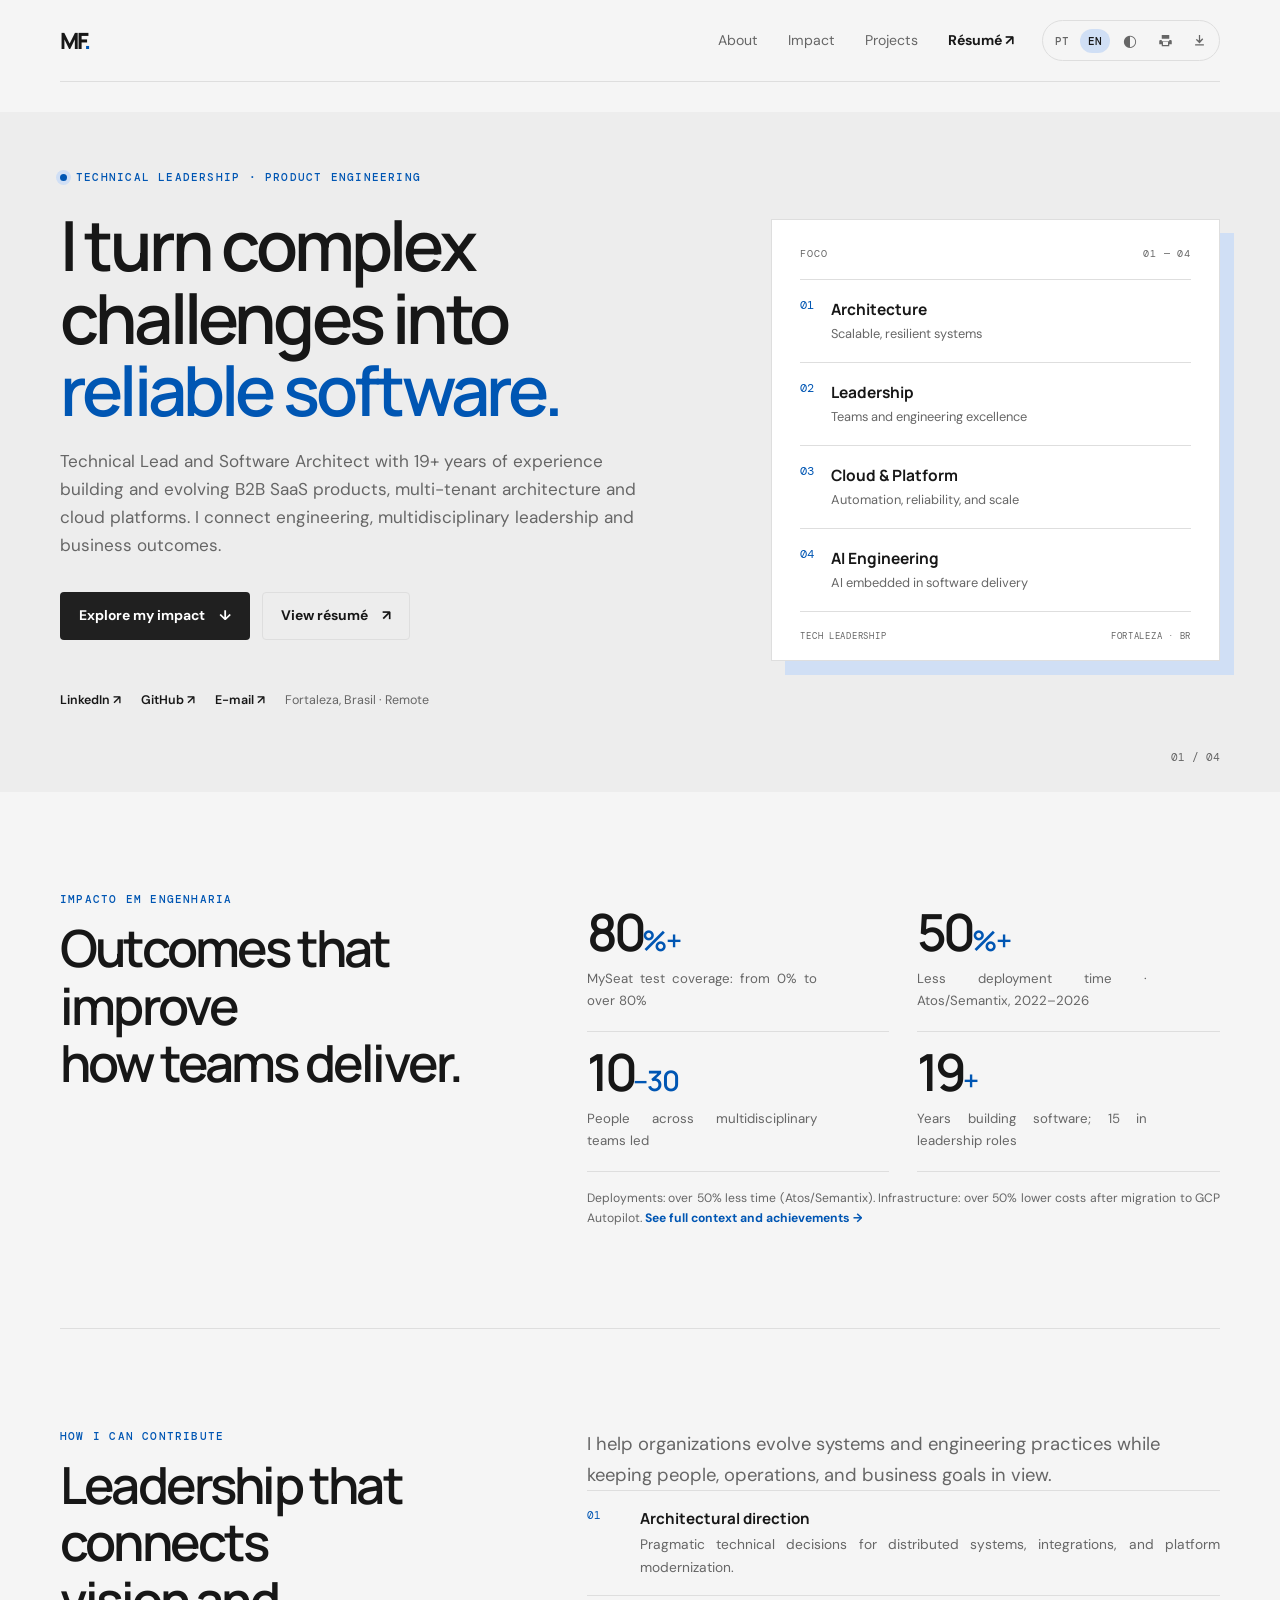
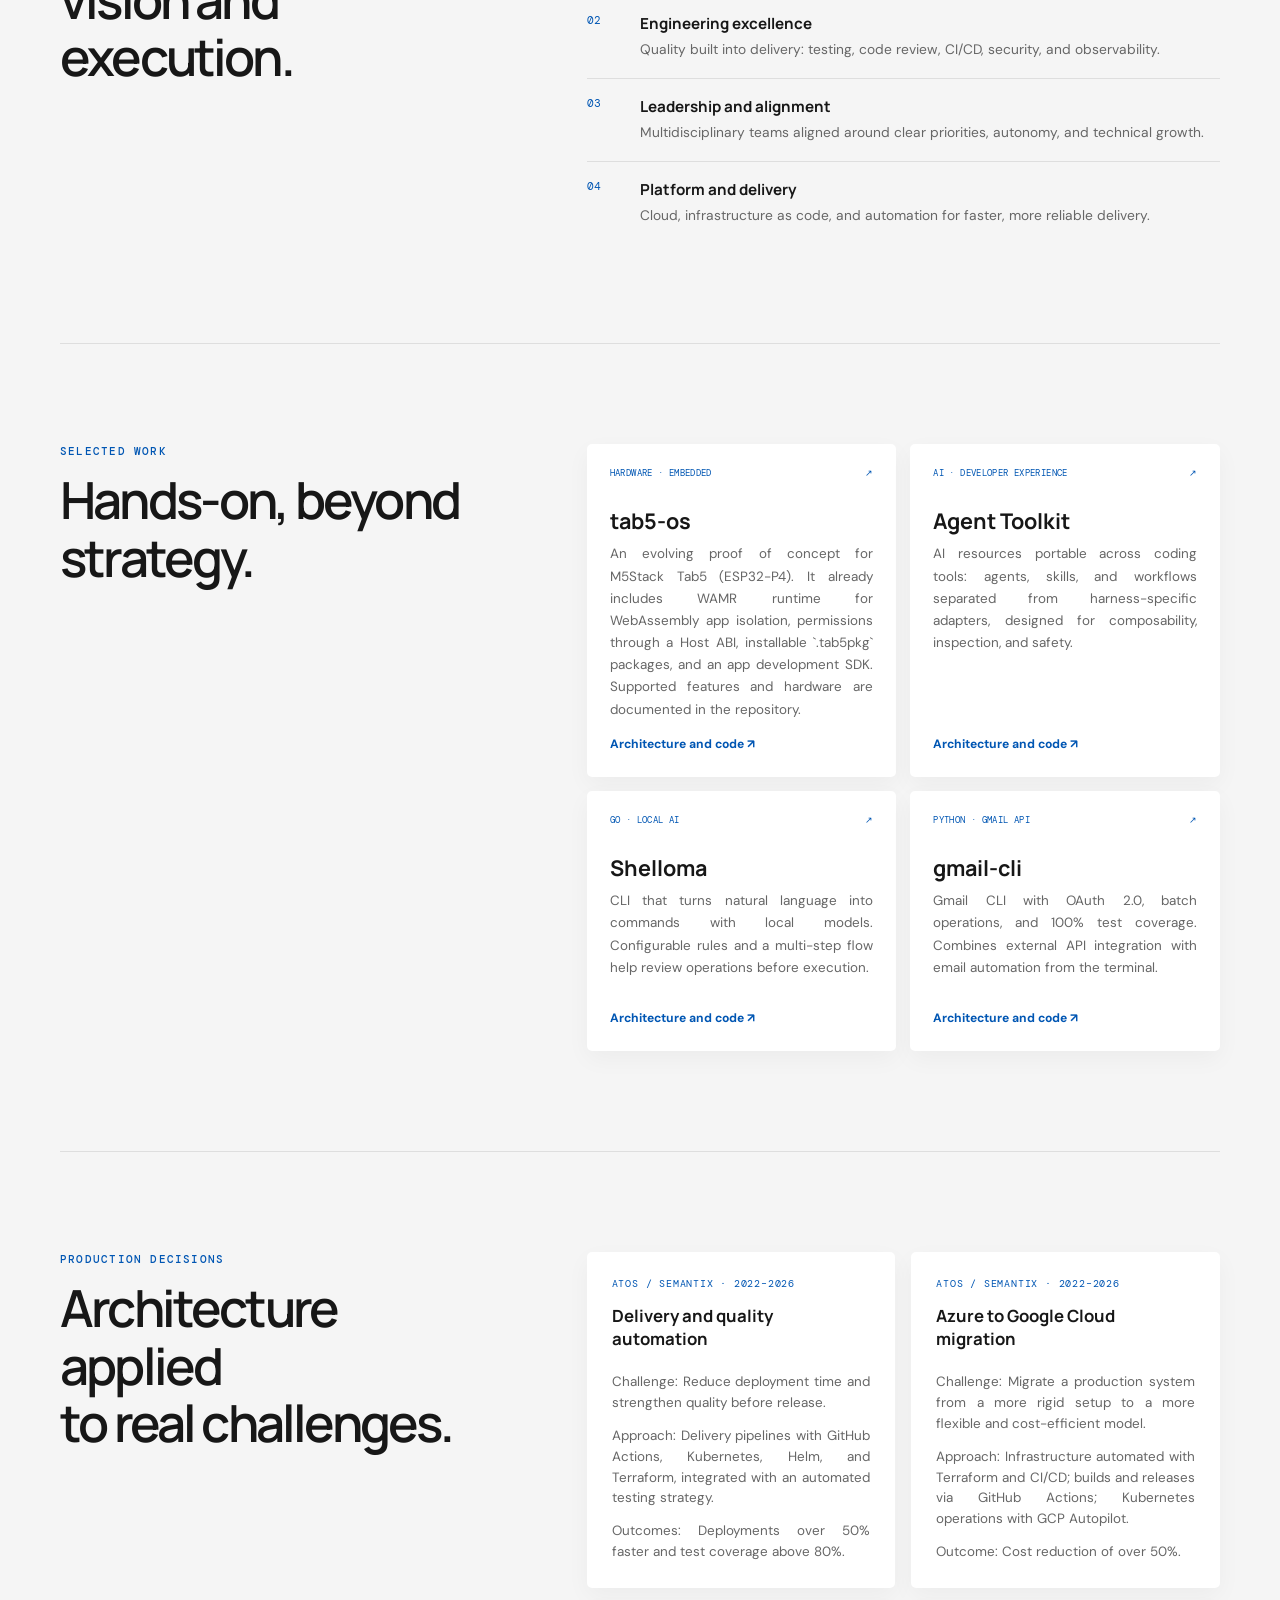
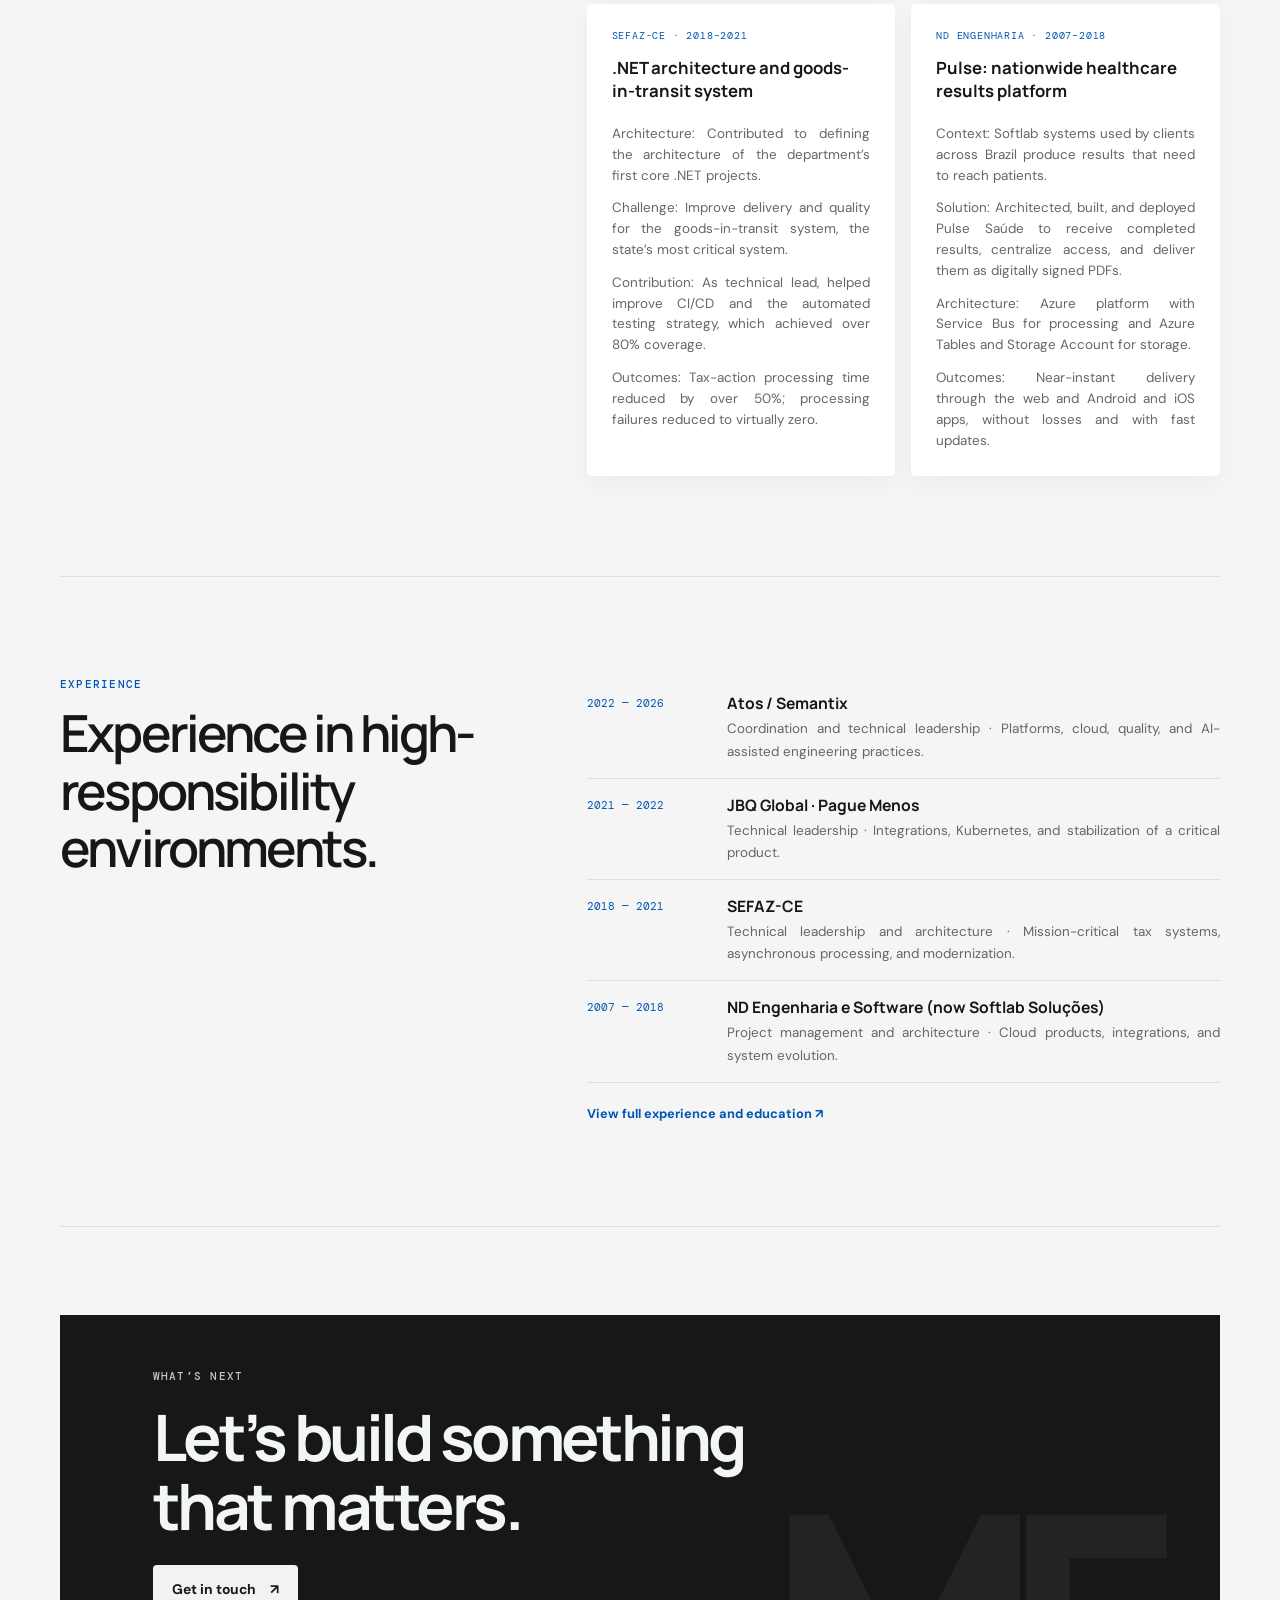
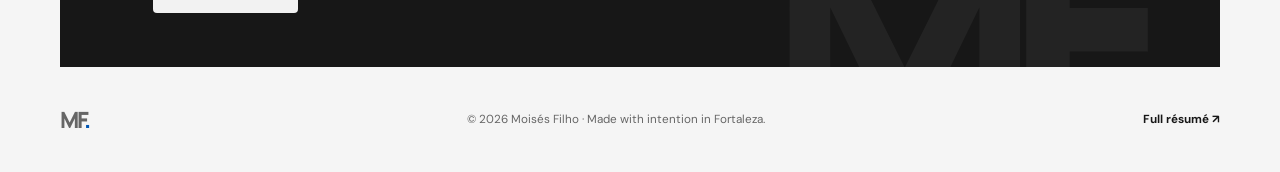
==== commit 0c5a45e6: "feat(home): highlight SaaS product engineering and MySeat impact" ====
--- a/index.html
+++ b/index.html
@@ -4,17 +4,15 @@
     <meta charset="UTF-8" />
     <meta name="viewport" content="width=device-width, initial-scale=1.0" />
     <meta name="robots" content="noindex, nofollow" />
-    <meta
-      name="description"
-      content="Moisés Filho — arquiteto de software e líder técnico com mais de 19 anos em sistemas distribuídos, cloud e engenharia de plataformas."
+    <meta name="description" content="Engenharia de produtos SaaS B2B, arquitetura multi-tenant e liderança técnica multidisciplinar. Experiência em três produtos comerciais (Pulse, MySeat e MySupport), modernização de plataformas e migração de produção para GKE Autopilot com economia superior a 50% em infraestrutura."
     />
     <meta property="og:type" content="profile" />
     <meta property="og:title" content="Moisés Filho | Software Architect & Tech Lead" />
-    <meta property="og:description" content="Liderança técnica, arquitetura de software e engenharia de plataformas. Mais de 19 anos transformando desafios complexos em soluções confiáveis." />
+    <meta property="og:description" content="Engenharia de produtos SaaS B2B, arquitetura multi-tenant e liderança técnica multidisciplinar. Experiência em três produtos comerciais (Pulse, MySeat e MySupport), modernização de plataformas e migração de produção para GKE Autopilot com economia superior a 50% em infraestrutura." />
     <meta property="og:url" content="https://www.moisesfilho.dev.br/" />
     <meta property="og:locale" content="pt_BR" />
     <meta name="twitter:card" content="summary" />
-    <title>Moisés Filho | Software Architect &amp; Tech Lead</title>
+    <title>Moisés Filho | Software Architect &amp; Product Engineering</title>
     <script type="application/ld+json">
       {
         "@context": "https://schema.org",
@@ -58,8 +56,8 @@
           ? 'Moisés Filho | Software Architect & Tech Lead'
           : 'Moisés Filho | Arquiteto de Software & Tech Lead';
         document.querySelector('meta[name="description"]').content = isEnglish
-          ? 'Moisés Filho — software architect and technical leader with 19+ years in distributed systems, cloud, and platform engineering.'
-          : 'Moisés Filho — arquiteto de software e líder técnico com mais de 19 anos em sistemas distribuídos, cloud e engenharia de plataformas.';
+          ? 'B2B SaaS product engineering, multi-tenant architecture and multidisciplinary technical leadership. Experience with three commercial products (Pulse, MySeat and MySupport), platform modernization and production migrations to GKE Autopilot, reducing infrastructure costs by over 50%.'
+          : 'Engenharia de produtos SaaS B2B, arquitetura multi-tenant e liderança técnica multidisciplinar. Experiência em três produtos comerciais (Pulse, MySeat e MySupport), modernização de plataformas e migração de produção para GKE Autopilot com economia superior a 50% em infraestrutura.';
         document.querySelector('meta[property="og:title"]').content = document.title;
         document.querySelector('meta[property="og:description"]').content = document.querySelector('meta[name="description"]').content;
         document.querySelector('meta[property="og:locale"]').content = isEnglish ? 'en_US' : 'pt_BR';
@@ -109,10 +107,10 @@
     <main>
       <section class="hero" id="inicio">
         <div class="hero-copy">
-          <p class="eyebrow"><span class="status-dot"></span><span class="lang-pt">LIDERANÇA TÉCNICA · ARQUITETURA DE SOFTWARE</span><span class="lang-en">TECHNICAL LEADERSHIP · SOFTWARE ARCHITECTURE</span></p>
+          <p class="eyebrow"><span class="status-dot"></span><span class="lang-pt">LIDERANÇA TÉCNICA · ENGENHARIA DE PRODUTOS</span><span class="lang-en">TECHNICAL LEADERSHIP · PRODUCT ENGINEERING</span></p>
           <h1><span class="lang-pt">Transformo desafios complexos em <em>software confiável.</em></span><span class="lang-en">I turn complex challenges into <em>reliable software.</em></span></h1>
-          <p class="hero-summary lang-pt">Arquiteto de Software e Líder Técnico com mais de 19 anos de experiência em sistemas distribuídos, cloud e engenharia de plataformas. Transformo desafios técnicos em soluções escaláveis, equipes eficientes e entregas confiáveis.</p>
-          <p class="hero-summary lang-en">Software Architect and Tech Lead with 19+ years of experience in distributed systems, cloud, and platform engineering. I turn technical challenges into scalable solutions, effective teams, and reliable delivery.</p>
+          <p class="hero-summary lang-pt">Líder Técnico e Arquiteto de Software com mais de 19 anos de experiência, atuando na construção e evolução de produtos SaaS B2B, arquitetura multi-tenant e cloud. Conecto engenharia, liderança multidisciplinar e resultados de negócio.</p>
+          <p class="hero-summary lang-en">Technical Lead and Software Architect with 19+ years of experience building and evolving B2B SaaS products, multi-tenant architecture and cloud platforms. I connect engineering, multidisciplinary leadership and business outcomes.</p>
           <div class="hero-actions">
             <a class="button button-primary" href="#impacto"><span class="lang-pt">Conheça meu impacto</span><span class="lang-en">Explore my impact</span><span aria-hidden="true">↓</span></a>
             <a class="button button-secondary" href="curriculo.html"><span class="lang-pt">Ver currículo</span><span class="lang-en">View résumé</span><span aria-hidden="true">↗</span></a>
@@ -138,7 +136,7 @@
       <section class="impact section-block" id="impacto">
         <div class="section-heading"><p class="eyebrow">IMPACTO EM ENGENHARIA</p><h2><span class="lang-pt">Resultados que melhoram<br />a forma de entregar.</span><span class="lang-en">Outcomes that improve<br />how teams deliver.</span></h2></div>
         <div class="metrics">
-          <article class="metric"><strong>80<span>%+</span></strong><p><span class="lang-pt">Cobertura de 0% a mais de 80% · Atos/Semantix</span><span class="lang-en">Test coverage from 0% to over 80% · Atos/Semantix</span></p></article>
+          <article class="metric"><strong>80<span>%+</span></strong><p><span class="lang-pt">Cobertura de testes do MySeat: de 0% a mais de 80%</span><span class="lang-en">MySeat test coverage: from 0% to over 80%</span></p></article>
           <article class="metric"><strong>50<span>%+</span></strong><p><span class="lang-pt">Menos tempo de deploy · Atos/Semantix, 2022–2026</span><span class="lang-en">Less deployment time · Atos/Semantix, 2022–2026</span></p></article>
           <article class="metric"><strong>10<span>–30</span></strong><p><span class="lang-pt">Pessoas em equipes multidisciplinares coordenadas</span><span class="lang-en">People across multidisciplinary teams led</span></p></article>
           <article class="metric"><strong>19<span>+</span></strong><p><span class="lang-pt">Anos construindo software; 15 em posições de liderança</span><span class="lang-en">Years building software; 15 in leadership roles</span></p></article>
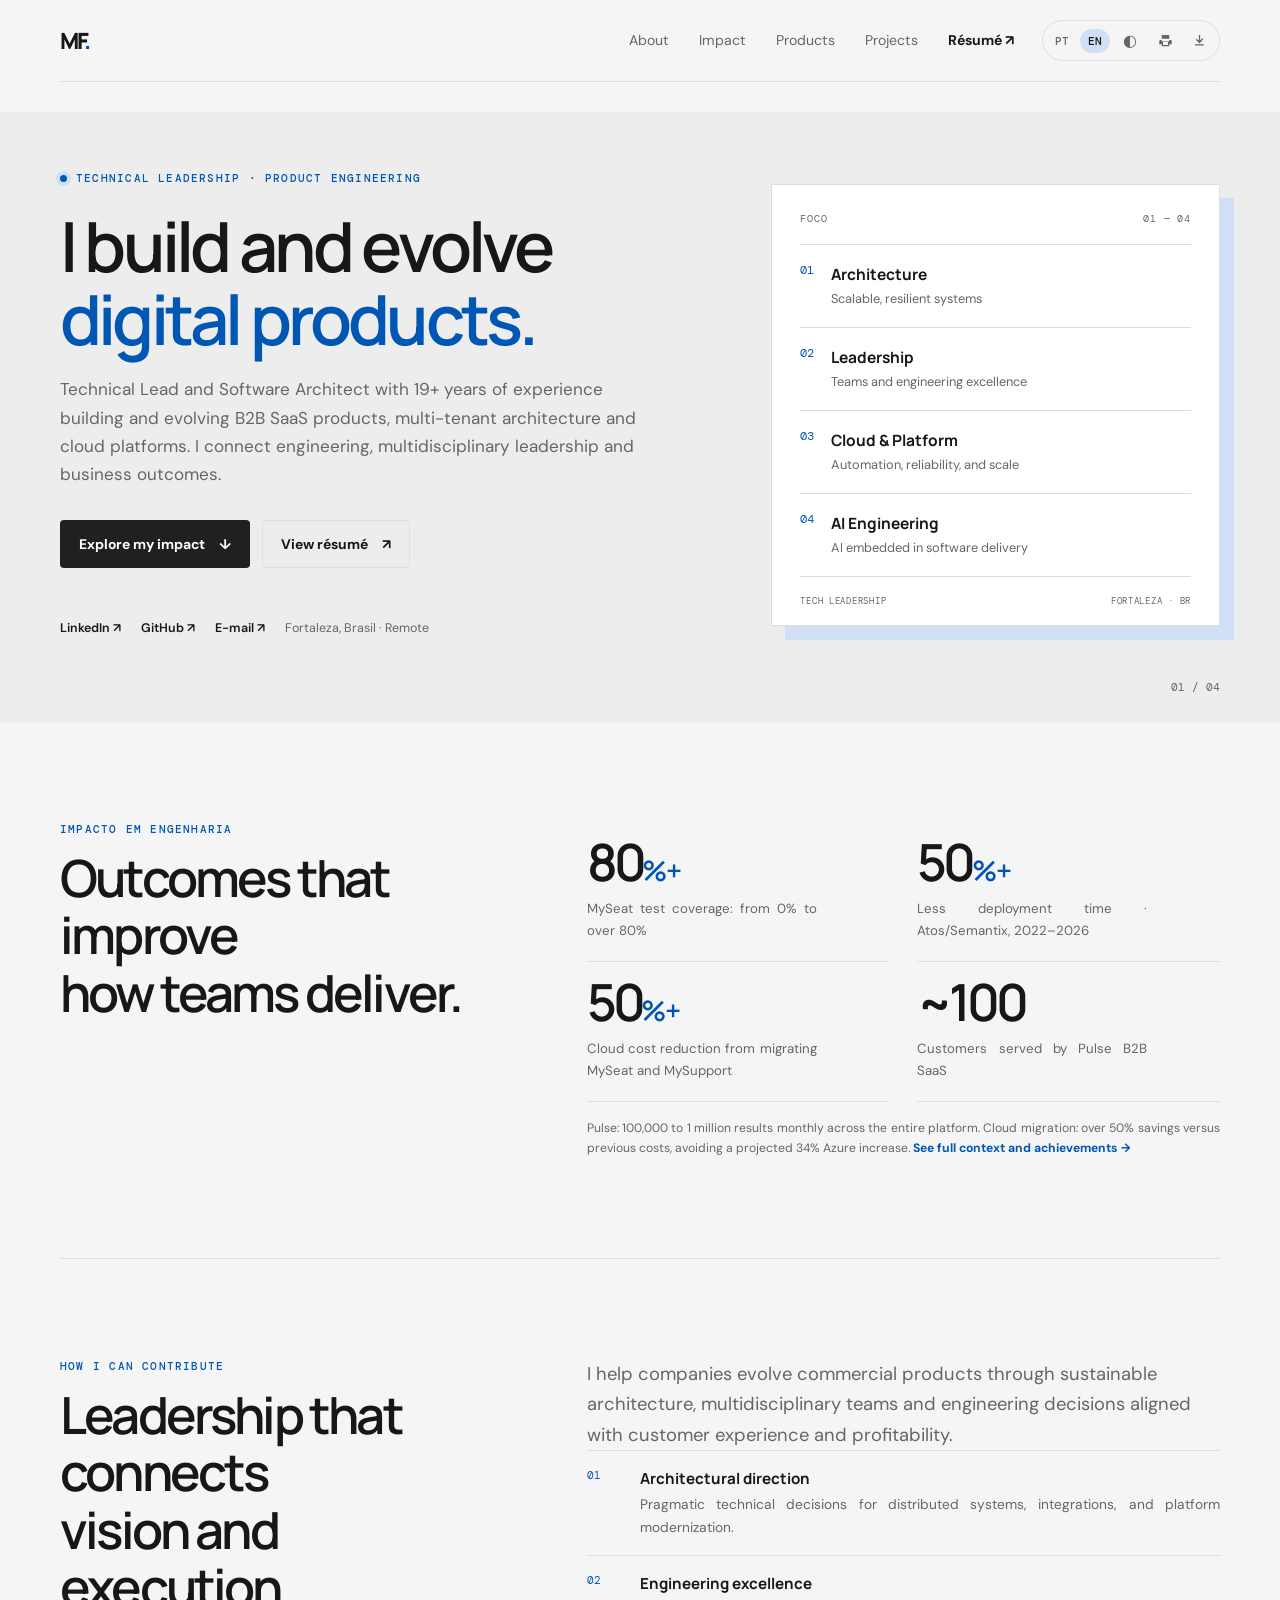
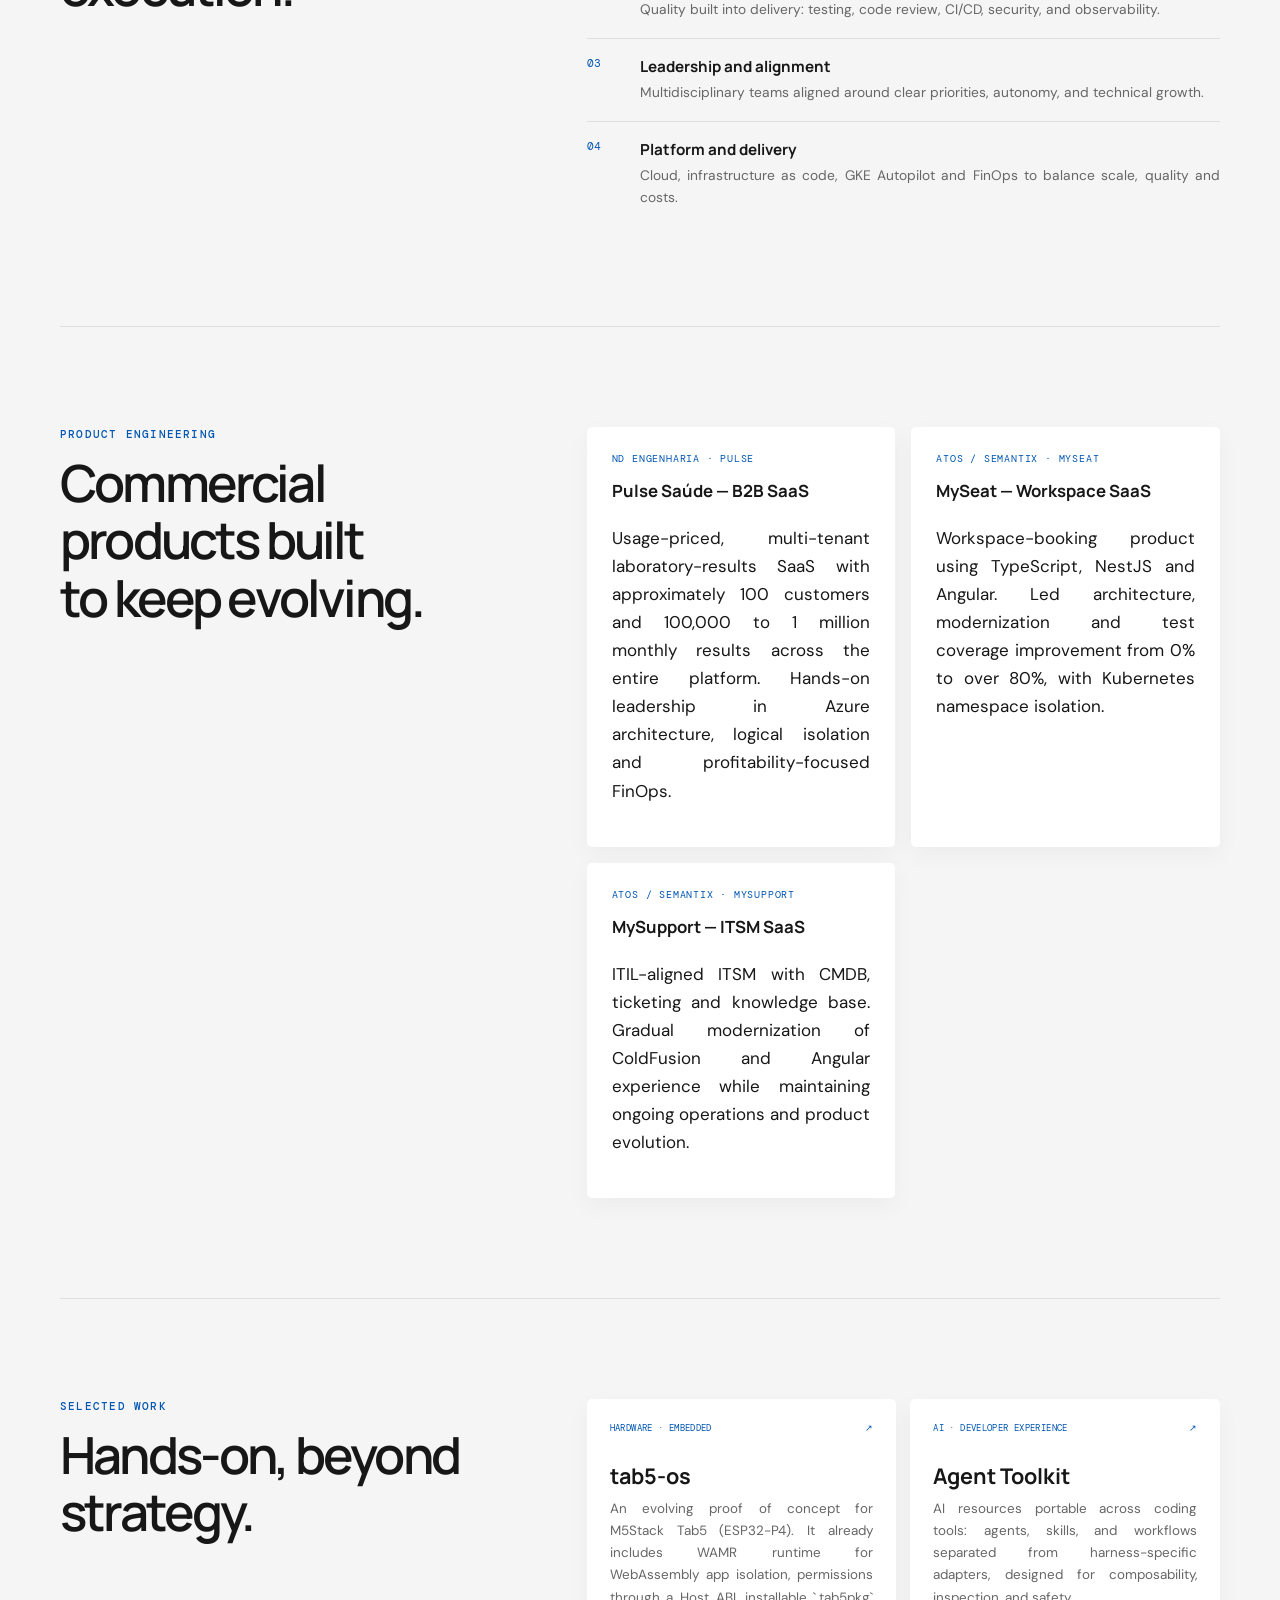
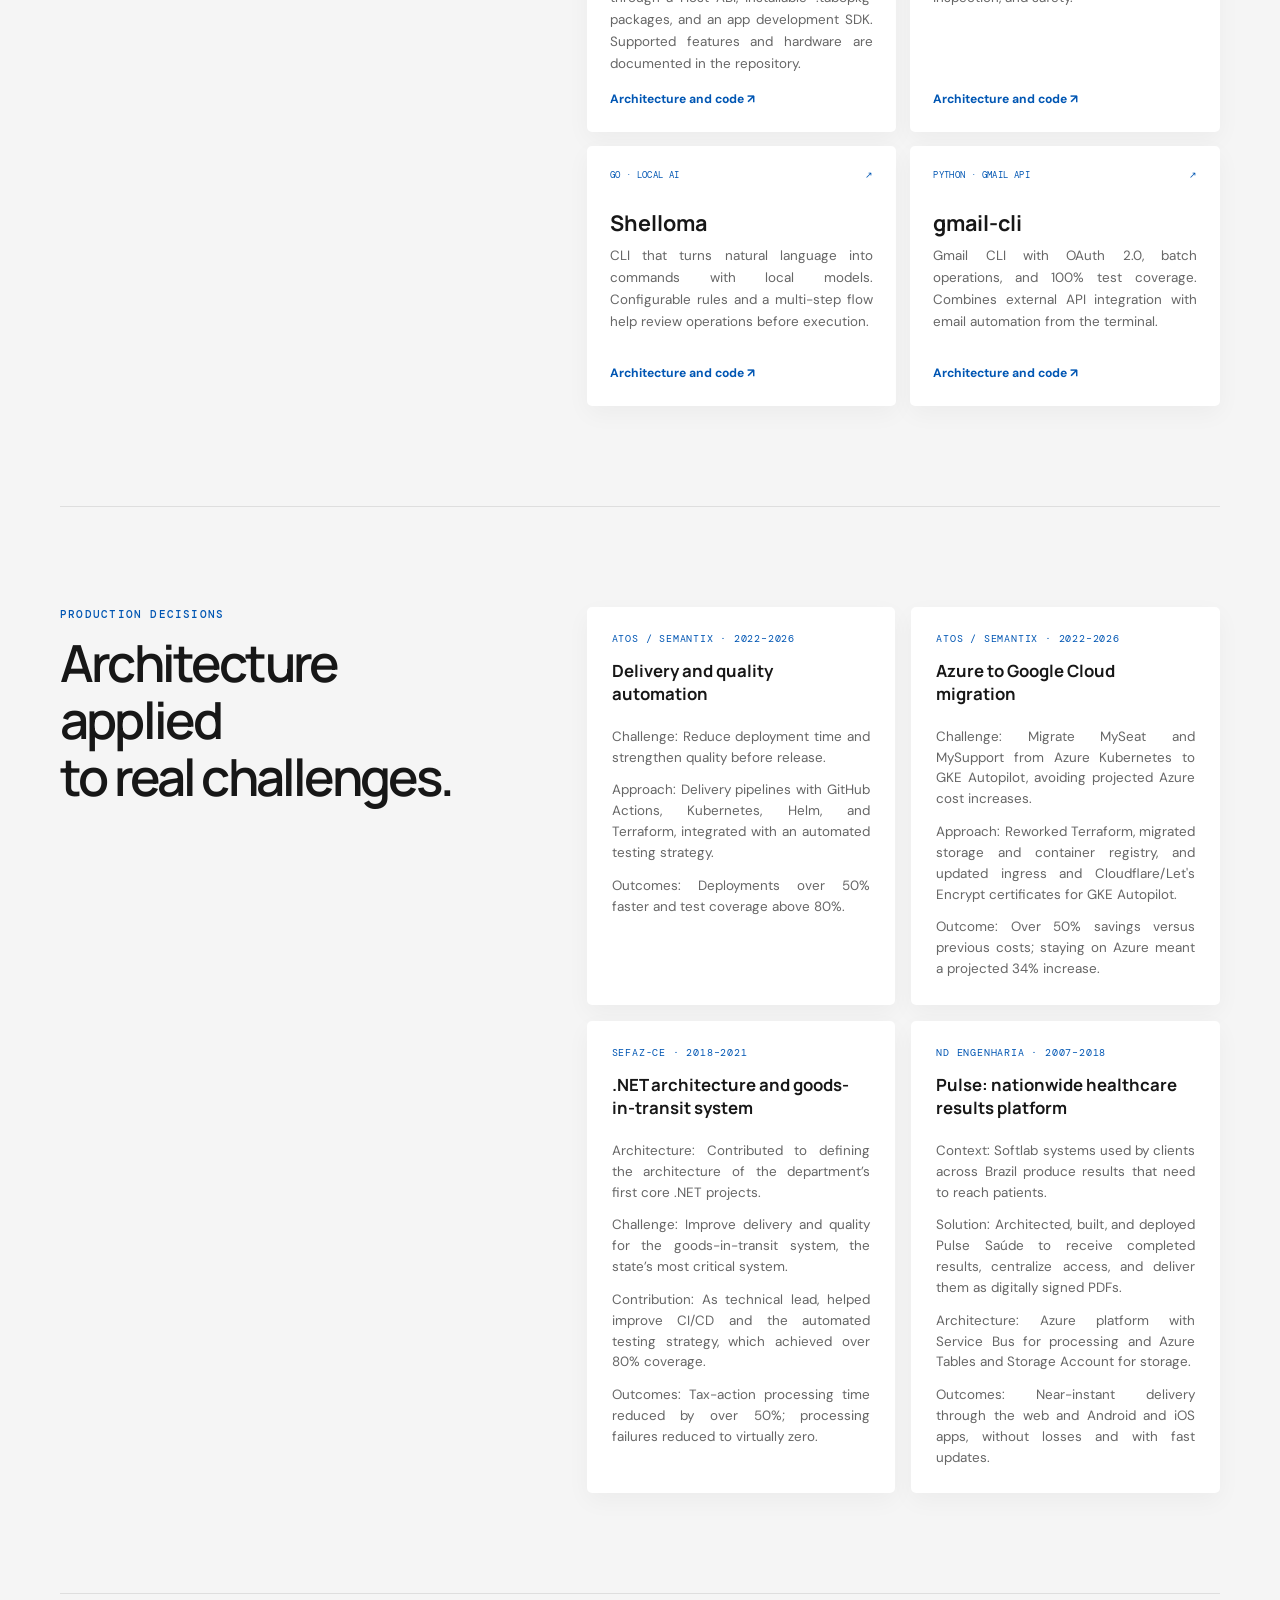
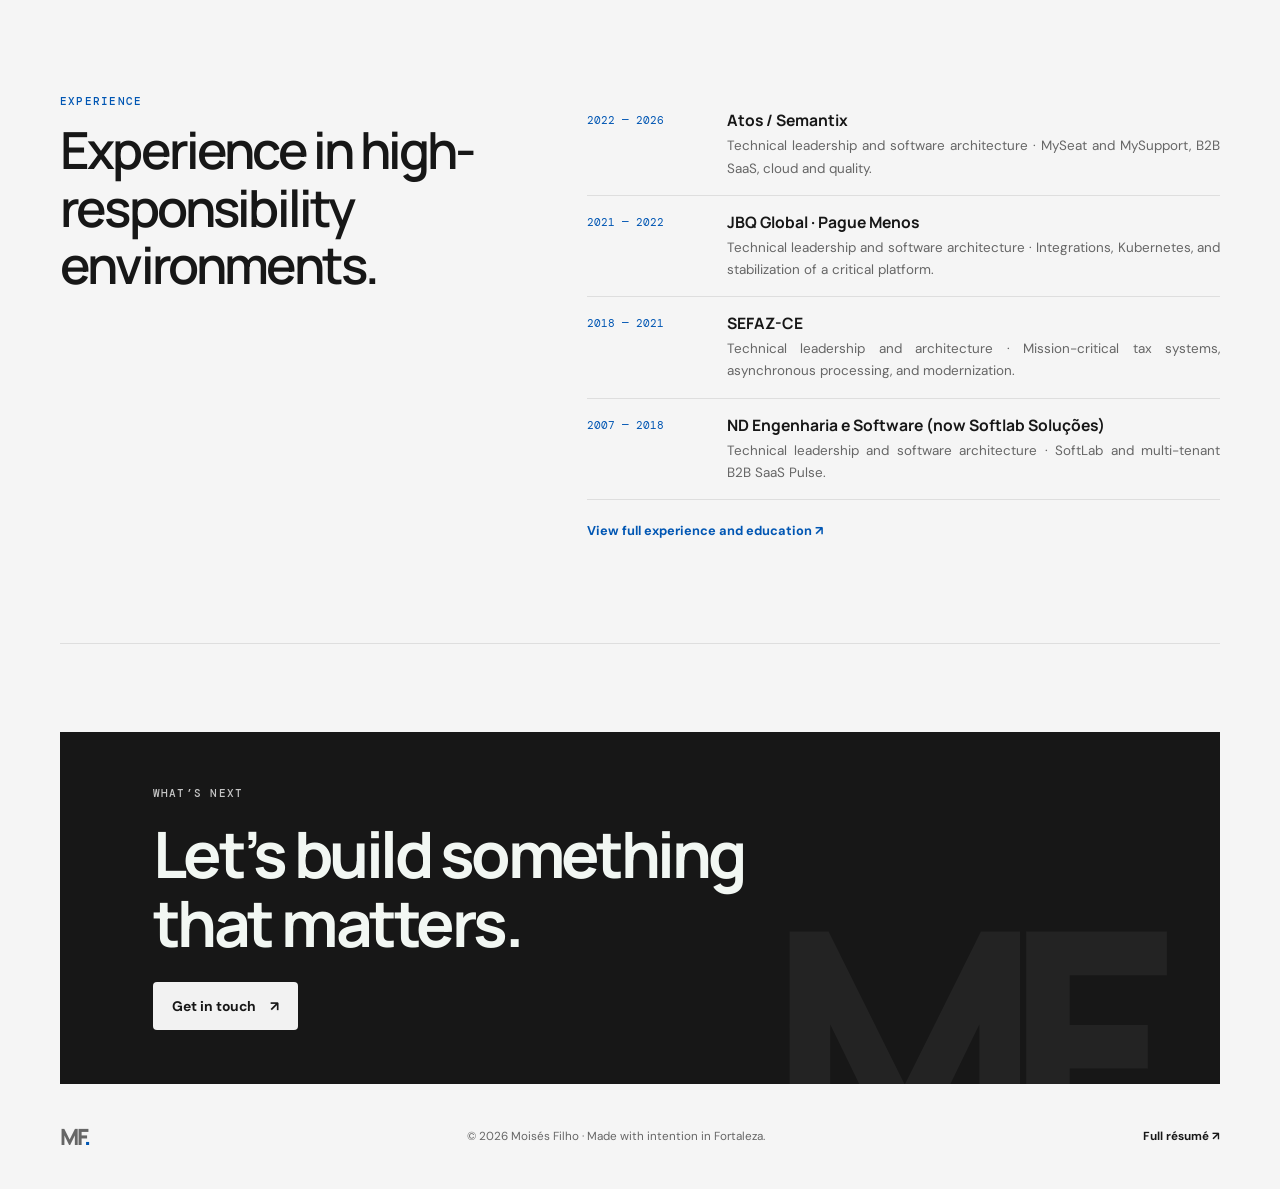
==== commit a35184b7: "feat(home): showcase commercial SaaS products and align career outcomes" ====
--- a/index.html
+++ b/index.html
@@ -88,7 +88,7 @@
       <nav aria-label="Navegação principal">
         <a href="#sobre"><span class="lang-pt">Sobre</span><span class="lang-en">About</span></a>
         <a href="#impacto"><span class="lang-pt">Impacto</span><span class="lang-en">Impact</span></a>
-        <a href="#projetos"><span class="lang-pt">Projetos</span><span class="lang-en">Projects</span></a>
+        <a href="#produtos"><span class="lang-pt">Produtos</span><span class="lang-en">Products</span></a><a href="#projetos"><span class="lang-pt">Projetos</span><span class="lang-en">Projects</span></a>
         <a class="nav-resume" href="curriculo.html"><span class="lang-pt">Currículo ↗</span><span class="lang-en">Résumé ↗</span></a>
       </nav>
       <div class="preferences" aria-label="Preferências">
@@ -108,7 +108,7 @@
       <section class="hero" id="inicio">
         <div class="hero-copy">
           <p class="eyebrow"><span class="status-dot"></span><span class="lang-pt">LIDERANÇA TÉCNICA · ENGENHARIA DE PRODUTOS</span><span class="lang-en">TECHNICAL LEADERSHIP · PRODUCT ENGINEERING</span></p>
-          <h1><span class="lang-pt">Transformo desafios complexos em <em>software confiável.</em></span><span class="lang-en">I turn complex challenges into <em>reliable software.</em></span></h1>
+          <h1><span class="lang-pt">Construo e evoluo <em>produtos digitais.</em></span><span class="lang-en">I build and evolve <em>digital products.</em></span></h1>
           <p class="hero-summary lang-pt">Líder Técnico e Arquiteto de Software com mais de 19 anos de experiência, atuando na construção e evolução de produtos SaaS B2B, arquitetura multi-tenant e cloud. Conecto engenharia, liderança multidisciplinar e resultados de negócio.</p>
           <p class="hero-summary lang-en">Technical Lead and Software Architect with 19+ years of experience building and evolving B2B SaaS products, multi-tenant architecture and cloud platforms. I connect engineering, multidisciplinary leadership and business outcomes.</p>
           <div class="hero-actions">
@@ -138,25 +138,33 @@
         <div class="metrics">
           <article class="metric"><strong>80<span>%+</span></strong><p><span class="lang-pt">Cobertura de testes do MySeat: de 0% a mais de 80%</span><span class="lang-en">MySeat test coverage: from 0% to over 80%</span></p></article>
           <article class="metric"><strong>50<span>%+</span></strong><p><span class="lang-pt">Menos tempo de deploy · Atos/Semantix, 2022–2026</span><span class="lang-en">Less deployment time · Atos/Semantix, 2022–2026</span></p></article>
-          <article class="metric"><strong>10<span>–30</span></strong><p><span class="lang-pt">Pessoas em equipes multidisciplinares coordenadas</span><span class="lang-en">People across multidisciplinary teams led</span></p></article>
-          <article class="metric"><strong>19<span>+</span></strong><p><span class="lang-pt">Anos construindo software; 15 em posições de liderança</span><span class="lang-en">Years building software; 15 in leadership roles</span></p></article>
-        </div>
-        <p class="metric-note"><span class="lang-pt">Deploy: mais de 50% menos tempo (Atos/Semantix). Custos: redução superior a 50% na migração para GCP Autopilot. <a href="curriculo.html">Ver contexto e realizações →</a></span><span class="lang-en">Deployments: over 50% less time (Atos/Semantix). Infrastructure: over 50% lower costs after migration to GCP Autopilot. <a href="curriculo.html">See full context and achievements →</a></span></p>
+          <article class="metric"><strong>50<span>%+</span></strong><p><span class="lang-pt">Redução dos custos cloud ao migrar MySeat e MySupport</span><span class="lang-en">Cloud cost reduction from migrating MySeat and MySupport</span></p></article>
+          <article class="metric"><strong>~100</strong><p><span class="lang-pt">Clientes do Pulse SaaS B2B</span><span class="lang-en">Customers served by Pulse B2B SaaS</span></p></article>
+        </div>
+        <p class="metric-note"><span class="lang-pt">Pulse: volume total de 100 mil a 1 milhão de resultados por mês. Migração cloud: economia acima de 50% sobre o custo anterior, evitando aumento projetado de 34% no Azure. <a href="curriculo.html">Ver contexto e realizações →</a></span><span class="lang-en">Pulse: 100,000 to 1 million results monthly across the entire platform. Cloud migration: over 50% savings versus previous costs, avoiding a projected 34% Azure increase. <a href="curriculo.html">See full context and achievements →</a></span></p>
       </section>
 
       <section class="approach section-block" id="sobre">
         <div class="section-heading"><p class="eyebrow"><span class="lang-pt">COMO POSSO CONTRIBUIR</span><span class="lang-en">HOW I CAN CONTRIBUTE</span></p><h2><span class="lang-pt">Liderança que aproxima<br />visão e execução.</span><span class="lang-en">Leadership that connects<br />vision and execution.</span></h2></div>
         <div class="approach-content">
-          <p class="approach-lead lang-pt">Ajudo organizações a evoluir sistemas e práticas de engenharia sem perder de vista as pessoas, a operação e os objetivos do negócio.</p>
-          <p class="approach-lead lang-en">I help organizations evolve systems and engineering practices while keeping people, operations, and business goals in view.</p>
+          <p class="approach-lead lang-pt">Ajudo empresas a evoluir produtos comerciais com arquitetura sustentável, equipes multidisciplinares e decisões técnicas alinhadas à experiência do cliente e à rentabilidade.</p>
+          <p class="approach-lead lang-en">I help companies evolve commercial products through sustainable architecture, multidisciplinary teams and engineering decisions aligned with customer experience and profitability.</p>
           <div class="capability-list">
             <article><span>01</span><div><h3><span class="lang-pt">Direção arquitetural</span><span class="lang-en">Architectural direction</span></h3><p><span class="lang-pt">Decisões técnicas pragmáticas para sistemas distribuídos, integrações e modernização de plataformas.</span><span class="lang-en">Pragmatic technical decisions for distributed systems, integrations, and platform modernization.</span></p></div></article>
             <article><span>02</span><div><h3><span class="lang-pt">Excelência em engenharia</span><span class="lang-en">Engineering excellence</span></h3><p><span class="lang-pt">Qualidade incorporada ao fluxo: testes, revisão, CI/CD, segurança e observabilidade.</span><span class="lang-en">Quality built into delivery: testing, code review, CI/CD, security, and observability.</span></p></div></article>
             <article><span>03</span><div><h3><span class="lang-pt">Liderança e alinhamento</span><span class="lang-en">Leadership and alignment</span></h3><p><span class="lang-pt">Times multidisciplinares conectados a prioridades claras, autonomia e evolução técnica.</span><span class="lang-en">Multidisciplinary teams aligned around clear priorities, autonomy, and technical growth.</span></p></div></article>
-            <article><span>04</span><div><h3><span class="lang-pt">Plataforma e entrega</span><span class="lang-en">Platform and delivery</span></h3><p><span class="lang-pt">Cloud, infraestrutura como código e automação para entregas mais rápidas e confiáveis.</span><span class="lang-en">Cloud, infrastructure as code, and automation for faster, more reliable delivery.</span></p></div></article>
+            <article><span>04</span><div><h3><span class="lang-pt">Plataforma e entrega</span><span class="lang-en">Platform and delivery</span></h3><p><span class="lang-pt">Cloud, infraestrutura como código, GKE Autopilot e FinOps para equilibrar escala, qualidade e custos.</span><span class="lang-en">Cloud, infrastructure as code, GKE Autopilot and FinOps to balance scale, quality and costs.</span></p></div></article>
           </div>
         </div>
       </section>
+
+      <section class="cases section-block" id="produtos">
+<div class="section-heading"><p class="eyebrow"><span class="lang-pt">ENGENHARIA DE PRODUTOS</span><span class="lang-en">PRODUCT ENGINEERING</span></p><h2><span class="lang-pt">Produtos comerciais com<br />evolução contínua.</span><span class="lang-en">Commercial products built<br />to keep evolving.</span></h2></div>
+<div class="case-list">
+<article class="case-item"><span class="case-period">ND ENGENHARIA · PULSE</span><h3>Pulse Saúde — B2B SaaS</h3><p><span class="lang-pt">SaaS multi-tenant de resultados laboratoriais, com cobrança por consumo, aproximadamente 100 clientes e volume total de 100 mil a 1 milhão de resultados mensais. Liderança hands-on em arquitetura Azure, isolamento lógico e FinOps para rentabilidade.</span><span class="lang-en">Usage-priced, multi-tenant laboratory-results SaaS with approximately 100 customers and 100,000 to 1 million monthly results across the entire platform. Hands-on leadership in Azure architecture, logical isolation and profitability-focused FinOps.</span></p></article>
+<article class="case-item"><span class="case-period">ATOS / SEMANTIX · MYSEAT</span><h3>MySeat — Workspace SaaS</h3><p><span class="lang-pt">Produto de reservas de espaços com TypeScript, NestJS e Angular. Liderança em arquitetura, modernização e aumento da cobertura de testes de 0% para mais de 80%, com isolamento por namespaces Kubernetes.</span><span class="lang-en">Workspace-booking product using TypeScript, NestJS and Angular. Led architecture, modernization and test coverage improvement from 0% to over 80%, with Kubernetes namespace isolation.</span></p></article>
+<article class="case-item"><span class="case-period">ATOS / SEMANTIX · MYSUPPORT</span><h3>MySupport — ITSM SaaS</h3><p><span class="lang-pt">ITSM com CMDB, chamados e base de conhecimento, orientado a ITIL. Modernização gradual de ColdFusion e da experiência Angular, preservando sustentação e evolução do produto.</span><span class="lang-en">ITIL-aligned ITSM with CMDB, ticketing and knowledge base. Gradual modernization of ColdFusion and Angular experience while maintaining ongoing operations and product evolution.</span></p></article>
+</div></section>
 
       <section class="projects section-block" id="projetos">
         <div class="section-heading"><p class="eyebrow"><span class="lang-pt">TRABALHO EM DESTAQUE</span><span class="lang-en">SELECTED WORK</span></p><h2><span class="lang-pt">Prática, além da estratégia.</span><span class="lang-en">Hands-on, beyond strategy.</span></h2></div>
@@ -184,9 +192,9 @@
             <span class="case-period">ATOS / SEMANTIX · 2022–2026</span>
             <h3><span class="lang-pt">Migração de Azure para Google Cloud</span><span class="lang-en">Azure to Google Cloud migration</span></h3>
             <dl class="case-details">
-              <div class="case-detail"><dt><span class="lang-pt">Desafio</span><span class="lang-en">Challenge</span></dt><dd><span class="lang-pt">Migrar um sistema de produção de uma estrutura mais rígida para um modelo mais flexível e eficiente em custos.</span><span class="lang-en">Migrate a production system from a more rigid setup to a more flexible and cost-efficient model.</span></dd></div>
-              <div class="case-detail"><dt><span class="lang-pt">Abordagem</span><span class="lang-en">Approach</span></dt><dd><span class="lang-pt">Infraestrutura automatizada com Terraform e CI/CD; builds e publicação via GitHub Actions; operação de Kubernetes com GCP Autopilot.</span><span class="lang-en">Infrastructure automated with Terraform and CI/CD; builds and releases via GitHub Actions; Kubernetes operations with GCP Autopilot.</span></dd></div>
-              <div class="case-detail"><dt><span class="lang-pt">Resultado</span><span class="lang-en">Outcome</span></dt><dd><span class="lang-pt">Redução de custos superior a 50%.</span><span class="lang-en">Cost reduction of over 50%.</span></dd></div>
+              <div class="case-detail"><dt><span class="lang-pt">Desafio</span><span class="lang-en">Challenge</span></dt><dd><span class="lang-pt">Migrar MySeat e MySupport de Azure Kubernetes para GKE Autopilot, evitando o aumento projetado de custos no Azure.</span><span class="lang-en">Migrate MySeat and MySupport from Azure Kubernetes to GKE Autopilot, avoiding projected Azure cost increases.</span></dd></div>
+              <div class="case-detail"><dt><span class="lang-pt">Abordagem</span><span class="lang-en">Approach</span></dt><dd><span class="lang-pt">Terraform reestruturado, migração de storage e container registry, atualização de ingress e certificados Cloudflare/Let's Encrypt para GKE Autopilot.</span><span class="lang-en">Reworked Terraform, migrated storage and container registry, and updated ingress and Cloudflare/Let's Encrypt certificates for GKE Autopilot.</span></dd></div>
+              <div class="case-detail"><dt><span class="lang-pt">Resultado</span><span class="lang-en">Outcome</span></dt><dd><span class="lang-pt">Redução superior a 50% sobre o custo anterior; no Azure haveria aumento projetado de 34%.</span><span class="lang-en">Over 50% savings versus previous costs; staying on Azure meant a projected 34% increase.</span></dd></div>
             </dl>
           </article>
           <article class="case-item">
@@ -215,10 +223,10 @@
       <section class="experience section-block">
         <div class="section-heading"><p class="eyebrow"><span class="lang-pt">TRAJETÓRIA</span><span class="lang-en">EXPERIENCE</span></p><h2><span class="lang-pt">Experiência em contextos<br />de alta responsabilidade.</span><span class="lang-en">Experience in high-<br />responsibility environments.</span></h2></div>
         <div class="timeline">
-          <article><span class="timeline-date">2022 — 2026</span><div><h3>Atos / Semantix</h3><p><span class="lang-pt">Coordenação e liderança técnica · Plataformas, cloud, qualidade e práticas de engenharia assistidas por IA.</span><span class="lang-en">Coordination and technical leadership · Platforms, cloud, quality, and AI-assisted engineering practices.</span></p></div></article>
-          <article><span class="timeline-date">2021 — 2022</span><div><h3>JBQ Global · Pague Menos</h3><p><span class="lang-pt">Liderança técnica · Integrações, Kubernetes e estabilização de produto crítico.</span><span class="lang-en">Technical leadership · Integrations, Kubernetes, and stabilization of a critical product.</span></p></div></article>
+          <article><span class="timeline-date">2022 — 2026</span><div><h3>Atos / Semantix</h3><p><span class="lang-pt">Liderança técnica e arquitetura de software · MySeat e MySupport, SaaS B2B, cloud e qualidade.</span><span class="lang-en">Technical leadership and software architecture · MySeat and MySupport, B2B SaaS, cloud and quality.</span></p></div></article>
+          <article><span class="timeline-date">2021 — 2022</span><div><h3>JBQ Global · Pague Menos</h3><p><span class="lang-pt">Liderança técnica e arquitetura de software · Integrações, Kubernetes e estabilização de plataforma crítica.</span><span class="lang-en">Technical leadership and software architecture · Integrations, Kubernetes, and stabilization of a critical platform.</span></p></div></article>
           <article><span class="timeline-date">2018 — 2021</span><div><h3>SEFAZ-CE</h3><p><span class="lang-pt">Liderança técnica e arquitetura · Sistemas fiscais críticos, processamento assíncrono e modernização.</span><span class="lang-en">Technical leadership and architecture · Mission-critical tax systems, asynchronous processing, and modernization.</span></p></div></article>
-          <article><span class="timeline-date">2007 — 2018</span><div><h3>ND Engenharia e Software <span class="lang-pt">(atual Softlab Soluções)</span><span class="lang-en">(now Softlab Soluções)</span></h3><p><span class="lang-pt">Gerência de projetos e arquitetura · Produtos cloud, integração e evolução de sistemas.</span><span class="lang-en">Project management and architecture · Cloud products, integrations, and system evolution.</span></p></div></article>
+          <article><span class="timeline-date">2007 — 2018</span><div><h3>ND Engenharia e Software <span class="lang-pt">(atual Softlab Soluções)</span><span class="lang-en">(now Softlab Soluções)</span></h3><p><span class="lang-pt">Liderança técnica e arquitetura de software · SoftLab e Pulse SaaS B2B multi-tenant.</span><span class="lang-en">Technical leadership and software architecture · SoftLab and multi-tenant B2B SaaS Pulse.</span></p></div></article>
           <a class="timeline-link" href="curriculo.html"><span class="lang-pt">Ver experiência completa e formação</span><span class="lang-en">View full experience and education</span> ↗</a>
         </div>
       </section>
